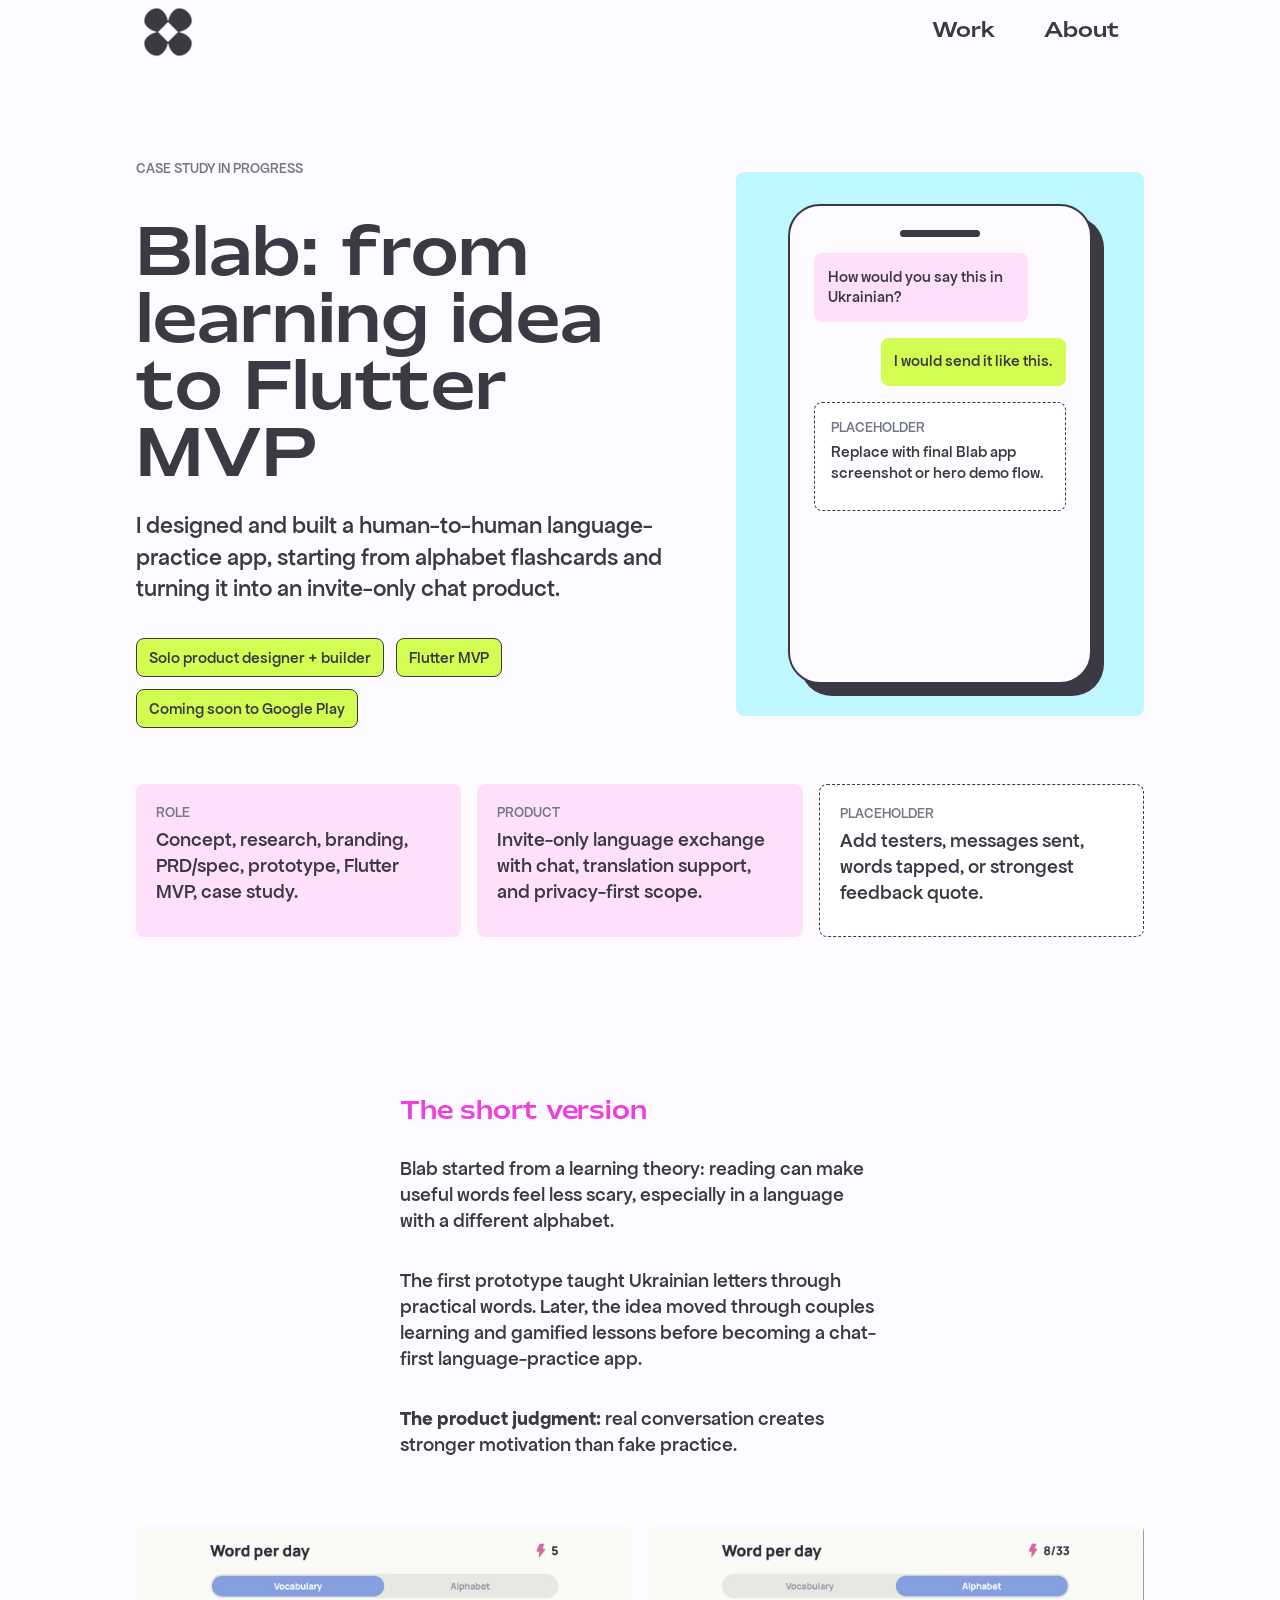
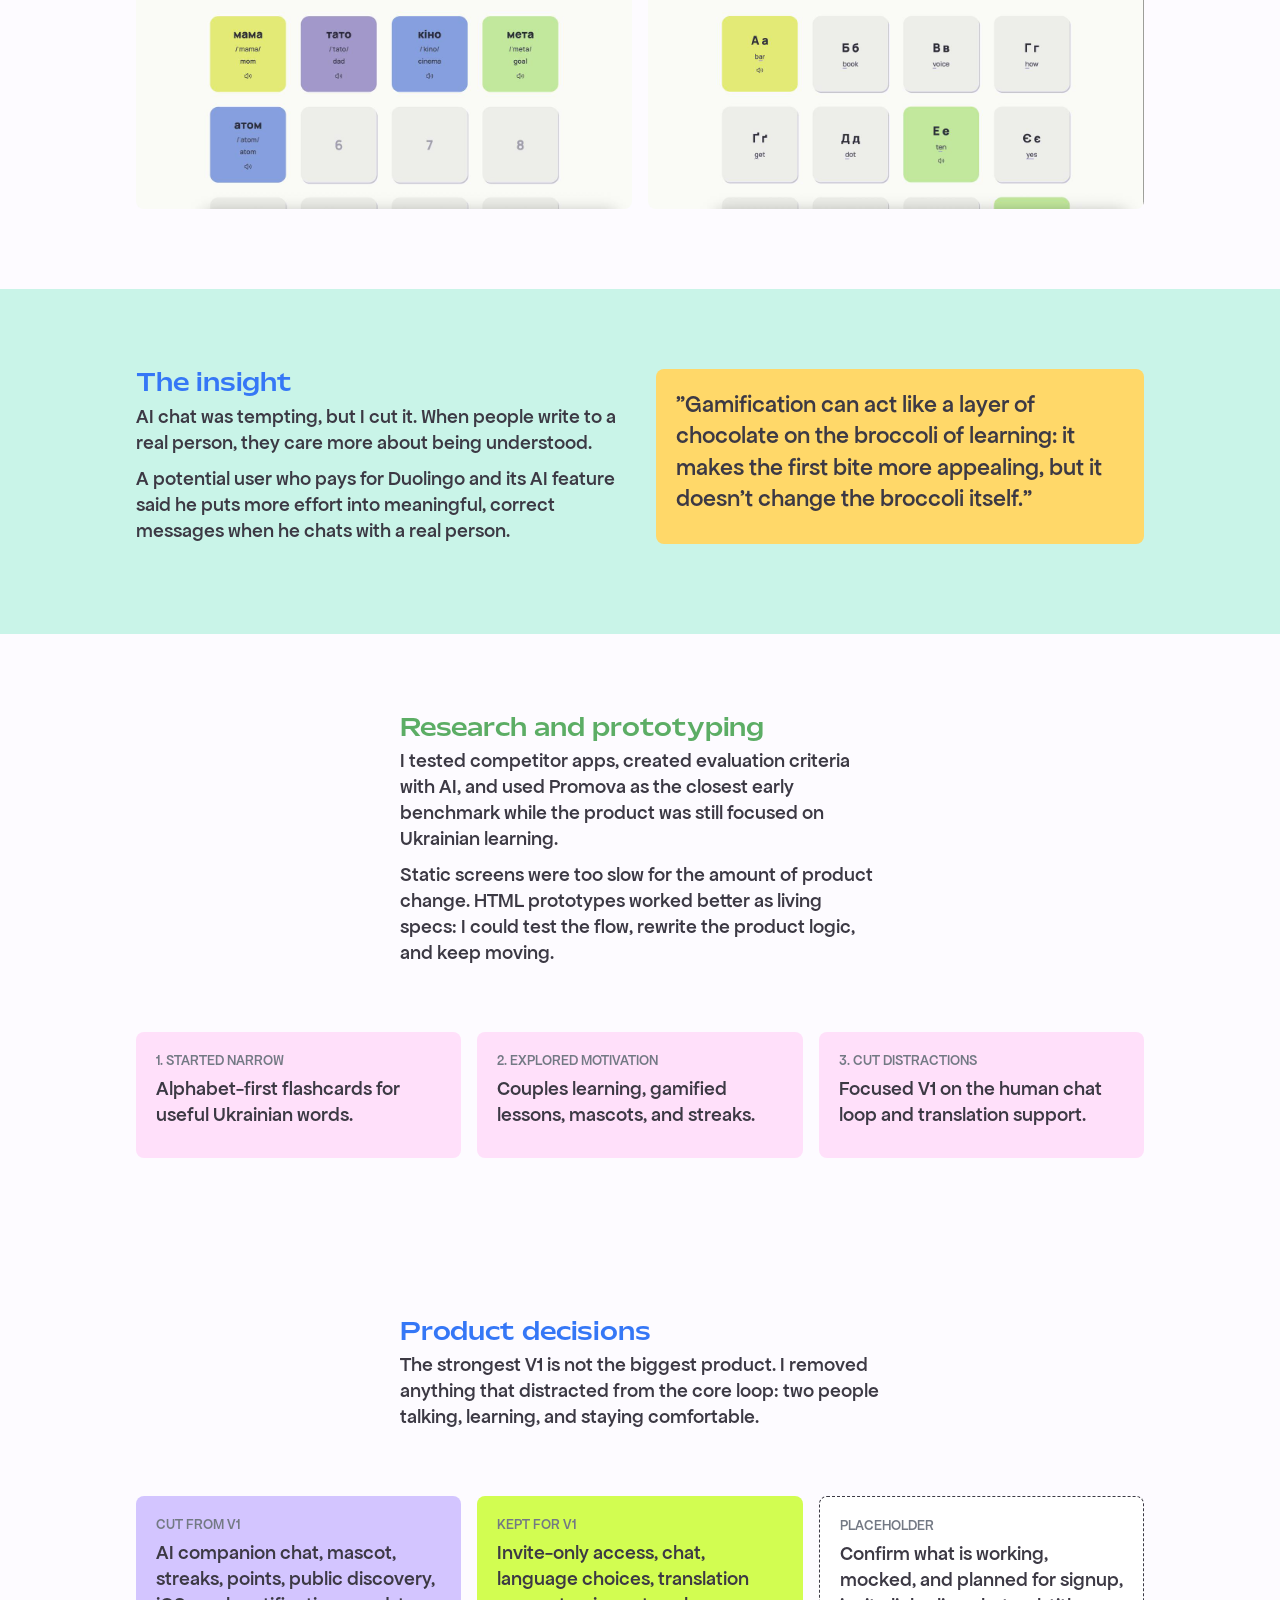
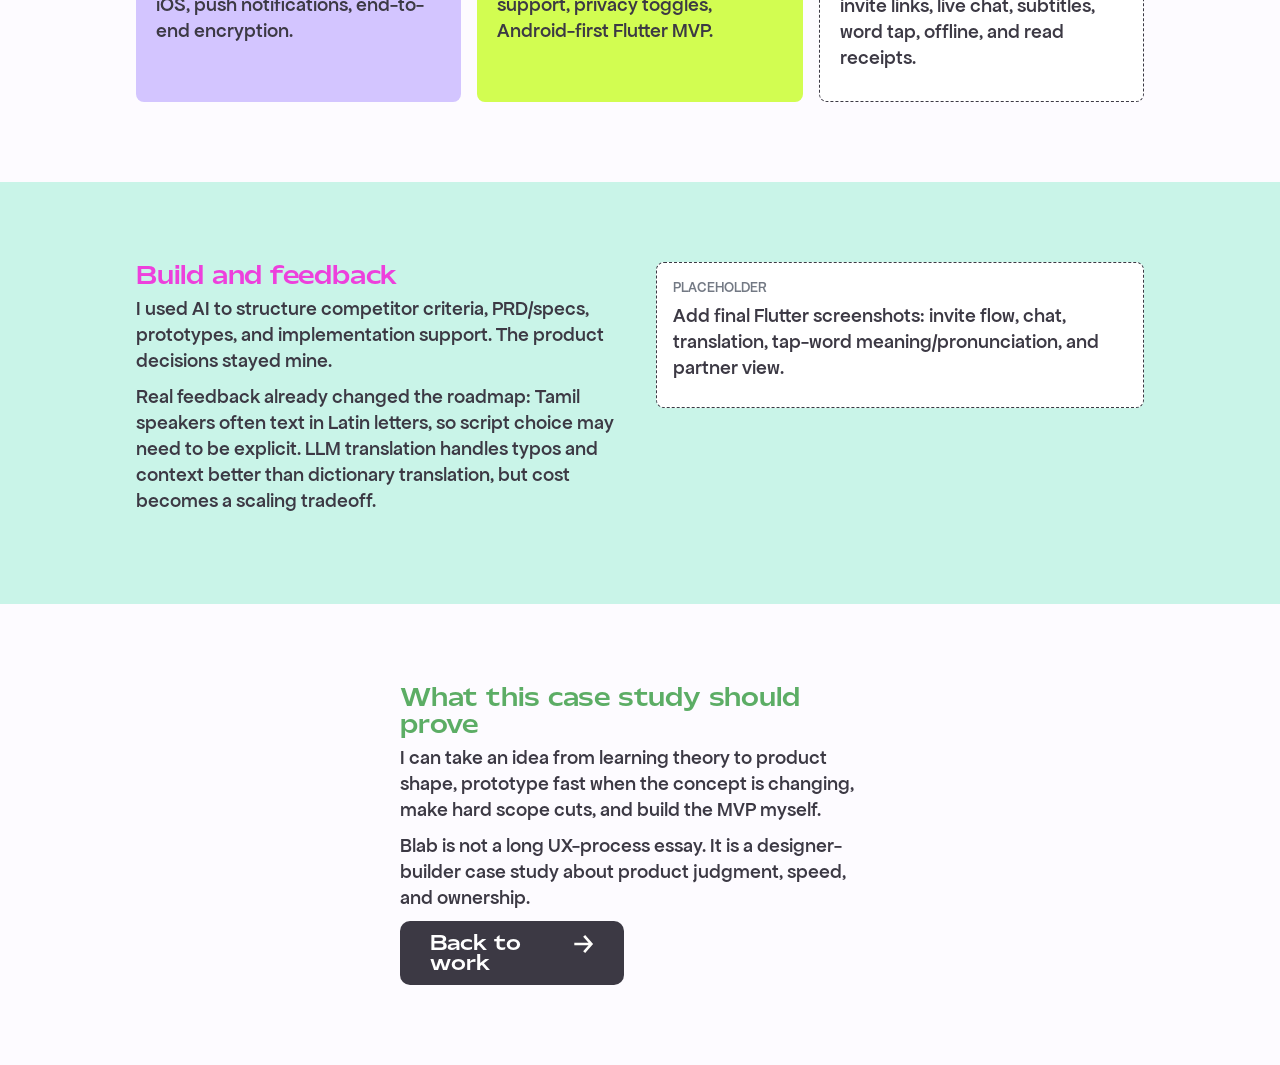
==== blab-case-study.html @ 29994a59 "Add Blab case study page" ====
<!DOCTYPE html>
<html data-wf-page="blab-case-study" data-wf-site="660efa0300e63d18095c25d5" lang="en">
<head>
  <meta charset="utf-8">
  <title>Blab case study - Anastasiia Yezhyzhanska</title>
  <meta content="Blab: from learning idea to Flutter MVP, built end-to-end by a designer." name="description">
  <meta content="Blab case study - Anastasiia Yezhyzhanska" property="og:title">
  <meta content="Blab: from learning idea to Flutter MVP, built end-to-end by a designer." property="og:description">
  <meta content="Blab case study - Anastasiia Yezhyzhanska" property="twitter:title">
  <meta content="width=device-width, initial-scale=1" name="viewport">
  <link href="css/normalize.css" rel="stylesheet" type="text/css">
  <link href="css/webflow.css" rel="stylesheet" type="text/css">
  <link href="css/nastias-portfolio.webflow.css" rel="stylesheet" type="text/css">
  <script type="text/javascript">!function(o,c){var n=c.documentElement,t=" w-mod-";n.className+=t+"js",("ontouchstart"in o||o.DocumentTouch&&c instanceof DocumentTouch)&&(n.className+=t+"touch")}(window,document);</script>
  <link href="images/favicon.png" rel="shortcut icon" type="image/x-icon">
  <link href="images/webclip.png" rel="apple-touch-icon">
  <script defer="" src="https://cloud.umami.is/script.js" data-website-id="c76142f6-309d-4f0c-a19d-2bd54506bcb9"></script>
</head>
<body>
  <div data-animation="default" data-collapse="medium" data-duration="400" data-easing="ease" data-easing2="ease" role="banner" class="navbar w-nav">
    <div class="container-nav w-container">
      <a href="index.html" class="brand w-nav-brand"><img src="images/Logo-nastia-design-black.png" loading="lazy" alt="Logo in shape of a flower nastia design black"></a>
      <nav role="navigation" class="nav-menu-mobile w-nav-menu">
        <a href="index.html#work" class="nav-link w-inline-block">
          <div>Work</div>
        </a>
        <a href="index.html#about" class="nav-link w-inline-block">
          <div>About</div>
        </a>
      </nav>
      <div class="menu-button w-nav-button"><img src="images/menu-icon.png" loading="lazy" alt="hamburger menu"></div>
    </div>
  </div>

  <section class="blab-hero">
    <div class="container-large">
      <div class="blab-hero-grid">
        <div class="blab-hero-copy">
          <p class="paragraph-small-caps">Case study in progress</p>
          <h1 class="blab-title">Blab: from learning idea to Flutter MVP</h1>
          <p class="paragraph-big">I designed and built a human-to-human language-practice app, starting from alphabet flashcards and turning it into an invite-only chat product.</p>
          <div class="blab-status-row">
            <span>Solo product designer + builder</span>
            <span>Flutter MVP</span>
            <span>Coming soon to Google Play</span>
          </div>
        </div>
        <div class="blab-phone-stage" aria-label="Placeholder for Blab app demo">
          <div class="blab-phone">
            <div class="blab-phone-top"></div>
            <div class="blab-chat-bubble is-left">How would you say this in Ukrainian?</div>
            <div class="blab-chat-bubble is-right">I would send it like this.</div>
            <div class="blab-translation-card">
              <div class="paragraph-small-caps">PLACEHOLDER</div>
              <p class="note-for-image">Replace with final Blab app screenshot or hero demo flow.</p>
            </div>
          </div>
        </div>
      </div>
      <div class="blab-snapshot-grid">
        <div class="blab-snapshot-card">
          <div class="paragraph-small-caps">Role</div>
          <p class="paragraph">Concept, research, branding, PRD/spec, prototype, Flutter MVP, case study.</p>
        </div>
        <div class="blab-snapshot-card">
          <div class="paragraph-small-caps">Product</div>
          <p class="paragraph">Invite-only language exchange with chat, translation support, and privacy-first scope.</p>
        </div>
        <div class="blab-snapshot-card is-placeholder">
          <div class="paragraph-small-caps">PLACEHOLDER</div>
          <p class="paragraph">Add testers, messages sent, words tapped, or strongest feedback quote.</p>
        </div>
      </div>
    </div>
  </section>

  <section class="blab-section">
    <div class="container-large">
      <div class="container-small">
        <div class="paragraph-container">
          <p class="heading-4 is-pink">The short version</p>
          <p class="paragraph">Blab started from a learning theory: reading can make useful words feel less scary, especially in a language with a different alphabet.</p>
          <p class="paragraph">The first prototype taught Ukrainian letters through practical words. Later, the idea moved through couples learning and gamified lessons before becoming a chat-first language-practice app.</p>
          <p class="paragraph"><span class="text-span">The product judgment:</span> real conversation creates stronger motivation than fake practice.</p>
        </div>
      </div>
      <div class="blab-image-grid">
        <img src="images/blab-flashcards-alphabet-01.jpg" loading="lazy" alt="Early Blab flashcard prototype showing Ukrainian alphabet learning through words">
        <img src="images/blab-flashcards-alphabet-02.jpg" loading="lazy" alt="Early Blab alphabet screen showing letters learned through flashcards">
      </div>
    </div>
  </section>

  <section class="blab-section is-tinted">
    <div class="container-large">
      <div class="blab-two-column">
        <div>
          <p class="heading-4 is-blue">The insight</p>
          <p class="paragraph">AI chat was tempting, but I cut it. When people write to a real person, they care more about being understood.</p>
          <p class="paragraph">A potential user who pays for Duolingo and its AI feature said he puts more effort into meaningful, correct messages when he chats with a real person.</p>
        </div>
        <div class="blab-quote-card">
          <p class="paragraph-big">&quot;Gamification can act like a layer of chocolate on the broccoli of learning: it makes the first bite more appealing, but it doesn&apos;t change the broccoli itself.&quot;</p>
        </div>
      </div>
    </div>
  </section>

  <section class="blab-section">
    <div class="container-large">
      <div class="container-small">
        <p class="heading-4 is-green">Research and prototyping</p>
        <p class="paragraph">I tested competitor apps, created evaluation criteria with AI, and used Promova as the closest early benchmark while the product was still focused on Ukrainian learning.</p>
        <p class="paragraph">Static screens were too slow for the amount of product change. HTML prototypes worked better as living specs: I could test the flow, rewrite the product logic, and keep moving.</p>
      </div>
      <div class="blab-process-grid">
        <div class="blab-process-card">
          <div class="paragraph-small-caps">1. Started narrow</div>
          <p class="paragraph">Alphabet-first flashcards for useful Ukrainian words.</p>
        </div>
        <div class="blab-process-card">
          <div class="paragraph-small-caps">2. Explored motivation</div>
          <p class="paragraph">Couples learning, gamified lessons, mascots, and streaks.</p>
        </div>
        <div class="blab-process-card">
          <div class="paragraph-small-caps">3. Cut distractions</div>
          <p class="paragraph">Focused V1 on the human chat loop and translation support.</p>
        </div>
      </div>
    </div>
  </section>

  <section class="blab-section">
    <div class="container-large">
      <div class="container-small">
        <p class="heading-4 is-blue">Product decisions</p>
        <p class="paragraph">The strongest V1 is not the biggest product. I removed anything that distracted from the core loop: two people talking, learning, and staying comfortable.</p>
      </div>
      <div class="blab-decision-grid">
        <div class="blab-decision-card is-cut">
          <div class="paragraph-small-caps">Cut from V1</div>
          <p class="paragraph">AI companion chat, mascot, streaks, points, public discovery, iOS, push notifications, end-to-end encryption.</p>
        </div>
        <div class="blab-decision-card is-keep">
          <div class="paragraph-small-caps">Kept for V1</div>
          <p class="paragraph">Invite-only access, chat, language choices, translation support, privacy toggles, Android-first Flutter MVP.</p>
        </div>
        <div class="blab-decision-card is-placeholder">
          <div class="paragraph-small-caps">PLACEHOLDER</div>
          <p class="paragraph">Confirm what is working, mocked, and planned for signup, invite links, live chat, subtitles, word tap, offline, and read receipts.</p>
        </div>
      </div>
    </div>
  </section>

  <section class="blab-section is-tinted">
    <div class="container-large">
      <div class="blab-two-column">
        <div>
          <p class="heading-4 is-pink">Build and feedback</p>
          <p class="paragraph">I used AI to structure competitor criteria, PRD/specs, prototypes, and implementation support. The product decisions stayed mine.</p>
          <p class="paragraph">Real feedback already changed the roadmap: Tamil speakers often text in Latin letters, so script choice may need to be explicit. LLM translation handles typos and context better than dictionary translation, but cost becomes a scaling tradeoff.</p>
        </div>
        <div class="blab-placeholder-panel">
          <div class="paragraph-small-caps">PLACEHOLDER</div>
          <p class="paragraph">Add final Flutter screenshots: invite flow, chat, translation, tap-word meaning/pronunciation, and partner view.</p>
        </div>
      </div>
    </div>
  </section>

  <section class="blab-section">
    <div class="container-large">
      <div class="container-small">
        <p class="heading-4 is-green">What this case study should prove</p>
        <p class="paragraph">I can take an idea from learning theory to product shape, prototype fast when the concept is changing, make hard scope cuts, and build the MVP myself.</p>
        <p class="paragraph">Blab is not a long UX-process essay. It is a designer-builder case study about product judgment, speed, and ownership.</p>
        <a href="index.html#work" class="link-block w-inline-block">
          <div class="button-wrap is-pink">
            <div class="button-inner">
              <div class="button-text-wrapper">
                <div text="Text" class="button-text">Back to work</div>
              </div>
              <div class="button-icon"><img class="icon-main" src="images/rivet-iconsarrow-left.svg" alt="arrow right" loading="lazy"></div>
            </div>
          </div>
        </a>
      </div>
    </div>
  </section>

  <script src="https://d3e54v103j8qbb.cloudfront.net/js/jquery-3.5.1.min.dc5e7f18c8.js?site=660efa0300e63d18095c25d5" type="text/javascript" integrity="sha256-9/aliU8dGd2tb6OSsuzixeV4y/faTqgFtohetphbbj0=" crossorigin="anonymous"></script>
  <script src="js/webflow.js" type="text/javascript"></script>
</body>
</html>
---- css/webflow.css ----
@font-face {
  font-family: 'webflow-icons';
  src: url("[data-uri]") format('truetype');
  font-weight: normal;
  font-style: normal;
}
[class^="w-icon-"],
[class*=" w-icon-"] {
  /* use !important to prevent issues with browser extensions that change fonts */
  font-family: 'webflow-icons' !important;
  speak: none;
  font-style: normal;
  font-weight: normal;
  font-variant: normal;
  text-transform: none;
  line-height: 1;
  /* Better Font Rendering =========== */
  -webkit-font-smoothing: antialiased;
  -moz-osx-font-smoothing: grayscale;
}
.w-icon-slider-right:before {
  content: "\e600";
}
.w-icon-slider-left:before {
  content: "\e601";
}
.w-icon-nav-menu:before {
  content: "\e602";
}
.w-icon-arrow-down:before,
.w-icon-dropdown-toggle:before {
  content: "\e603";
}
.w-icon-file-upload-remove:before {
  content: "\e900";
}
.w-icon-file-upload-icon:before {
  content: "\e903";
}
* {
  -webkit-box-sizing: border-box;
  -moz-box-sizing: border-box;
  box-sizing: border-box;
}
html {
  height: 100%;
}
body {
  margin: 0;
  min-height: 100%;
  background-color: #fff;
  font-family: Arial, sans-serif;
  font-size: 14px;
  line-height: 20px;
  color: #333;
}
img {
  max-width: 100%;
  vertical-align: middle;
  display: inline-block;
}
html.w-mod-touch * {
  background-attachment: scroll !important;
}
.w-block {
  display: block;
}
.w-inline-block {
  max-width: 100%;
  display: inline-block;
}
.w-clearfix:before,
.w-clearfix:after {
  content: " ";
  display: table;
  grid-column-start: 1;
  grid-row-start: 1;
  grid-column-end: 2;
  grid-row-end: 2;
}
.w-clearfix:after {
  clear: both;
}
.w-hidden {
  display: none;
}
.w-button {
  display: inline-block;
  padding: 9px 15px;
  background-color: #3898EC;
  color: white;
  border: 0;
  line-height: inherit;
  text-decoration: none;
  cursor: pointer;
  border-radius: 0;
}
input.w-button {
  -webkit-appearance: button;
}
html[data-w-dynpage] [data-w-cloak] {
  color: transparent !important;
}
.w-code-block {
  margin: unset;
}
pre.w-code-block code {
  all: inherit;
}
.w-optimization {
  display: contents;
}
.w-webflow-badge,
.w-webflow-badge > img {
  box-sizing: unset;
  width: unset;
  height: unset;
  max-height: unset;
  max-width: unset;
  min-height: unset;
  min-width: unset;
  margin: unset;
  padding: unset;
  float: unset;
  clear: unset;
  border: unset;
  border-radius: unset;
  background: unset;
  background-image: unset;
  background-position: unset;
  background-size: unset;
  background-repeat: unset;
  background-origin: unset;
  background-clip: unset;
  background-attachment: unset;
  background-color: unset;
  box-shadow: unset;
  transform: unset;
  transition: unset;
  direction: unset;
  font-family: unset;
  font-weight: unset;
  color: unset;
  font-size: unset;
  line-height: unset;
  font-style: unset;
  font-variant: unset;
  text-align: unset;
  letter-spacing: unset;
  text-decoration: unset;
  text-indent: unset;
  text-transform: unset;
  list-style-type: unset;
  text-shadow: unset;
  vertical-align: unset;
  cursor: unset;
  white-space: unset;
  word-break: unset;
  word-spacing: unset;
  word-wrap: unset;
}
.w-webflow-badge {
  position: fixed !important;
  display: inline-block !important;
  visibility: visible !important;
  opacity: 1 !important;
  z-index: 2147483647 !important;
  top: auto !important;
  right: 12px !important;
  bottom: 12px !important;
  left: auto !important;
  color: #aaadb0 !important;
  background-color: #fff !important;
  border-radius: 3px !important;
  padding: 6px !important;
  font-size: 12px !important;
  line-height: 14px !important;
  text-decoration: none !important;
  transform: none !important;
  margin: 0 !important;
  width: auto !important;
  height: auto !important;
  overflow: unset !important;
  white-space: nowrap;
  box-shadow: 0 0 0 1px rgba(0, 0, 0, 0.1), 0px 1px 3px rgba(0, 0, 0, 0.1);
  cursor: pointer;
}
.w-webflow-badge > img {
  position: unset;
  display: inline-block !important;
  visibility: unset !important;
  opacity: 1 !important;
  vertical-align: middle !important;
}
h1,
h2,
h3,
h4,
h5,
h6 {
  font-weight: bold;
  margin-bottom: 10px;
}
h1 {
  font-size: 38px;
  line-height: 44px;
  margin-top: 20px;
}
h2 {
  font-size: 32px;
  line-height: 36px;
  margin-top: 20px;
}
h3 {
  font-size: 24px;
  line-height: 30px;
  margin-top: 20px;
}
h4 {
  font-size: 18px;
  line-height: 24px;
  margin-top: 10px;
}
h5 {
  font-size: 14px;
  line-height: 20px;
  margin-top: 10px;
}
h6 {
  font-size: 12px;
  line-height: 18px;
  margin-top: 10px;
}
p {
  margin-top: 0;
  margin-bottom: 10px;
}
blockquote {
  margin: 0 0 10px 0;
  padding: 10px 20px;
  border-left: 5px solid #E2E2E2;
  font-size: 18px;
  line-height: 22px;
}
figure {
  margin: 0;
  margin-bottom: 10px;
}
figcaption {
  margin-top: 5px;
  text-align: center;
}
ul,
ol {
  margin-top: 0px;
  margin-bottom: 10px;
  padding-left: 40px;
}
.w-list-unstyled {
  padding-left: 0;
  list-style: none;
}
.w-embed:before,
.w-embed:after {
  content: " ";
  display: table;
  grid-column-start: 1;
  grid-row-start: 1;
  grid-column-end: 2;
  grid-row-end: 2;
}
.w-embed:after {
  clear: both;
}
.w-video {
  width: 100%;
  position: relative;
  padding: 0;
}
.w-video iframe,
.w-video object,
.w-video embed {
  position: absolute;
  top: 0;
  left: 0;
  width: 100%;
  height: 100%;
  border: none;
}
fieldset {
  padding: 0;
  margin: 0;
  border: 0;
}
button,
[type='button'],
[type='reset'] {
  border: 0;
  cursor: pointer;
  -webkit-appearance: button;
}
.w-form {
  margin: 0 0 15px;
}
.w-form-done {
  display: none;
  padding: 20px;
  text-align: center;
  background-color: #dddddd;
}
.w-form-fail {
  display: none;
  margin-top: 10px;
  padding: 10px;
  background-color: #ffdede;
}
label {
  display: block;
  margin-bottom: 5px;
  font-weight: bold;
}
.w-input,
.w-select {
  display: block;
  width: 100%;
  height: 38px;
  padding: 8px 12px;
  margin-bottom: 10px;
  font-size: 14px;
  line-height: 1.42857143;
  color: #333333;
  vertical-align: middle;
  background-color: #ffffff;
  border: 1px solid #cccccc;
}
.w-input::placeholder,
.w-select::placeholder {
  color: #999;
}
.w-input:focus,
.w-select:focus {
  border-color: #3898EC;
  outline: 0;
}
.w-input[disabled],
.w-select[disabled],
.w-input[readonly],
.w-select[readonly],
fieldset[disabled] .w-input,
fieldset[disabled] .w-select {
  cursor: not-allowed;
}
.w-input[disabled]:not(.w-input-disabled),
.w-select[disabled]:not(.w-input-disabled),
.w-input[readonly],
.w-select[readonly],
fieldset[disabled]:not(.w-input-disabled) .w-input,
fieldset[disabled]:not(.w-input-disabled) .w-select {
  background-color: #eeeeee;
}
textarea.w-input,
textarea.w-select {
  height: auto;
}
.w-select {
  background-color: #f3f3f3;
}
.w-select[multiple] {
  height: auto;
}
.w-form-label {
  display: inline-block;
  cursor: pointer;
  font-weight: normal;
  margin-bottom: 0px;
}
.w-radio {
  display: block;
  margin-bottom: 5px;
  padding-left: 20px;
}
.w-radio:before,
.w-radio:after {
  content: " ";
  display: table;
  grid-column-start: 1;
  grid-row-start: 1;
  grid-column-end: 2;
  grid-row-end: 2;
}
.w-radio:after {
  clear: both;
}
.w-radio-input {
  margin: 4px 0 0;
  line-height: normal;
  float: left;
  margin-left: -20px;
}
.w-radio-input {
  margin-top: 3px;
}
.w-file-upload {
  display: block;
  margin-bottom: 10px;
}
.w-file-upload-input {
  width: 0.1px;
  height: 0.1px;
  opacity: 0;
  overflow: hidden;
  position: absolute;
  z-index: -100;
}
.w-file-upload-default,
.w-file-upload-uploading,
.w-file-upload-success {
  display: inline-block;
  color: #333333;
}
.w-file-upload-error {
  display: block;
  margin-top: 10px;
}
.w-file-upload-default.w-hidden,
.w-file-upload-uploading.w-hidden,
.w-file-upload-error.w-hidden,
.w-file-upload-success.w-hidden {
  display: none;
}
.w-file-upload-uploading-btn {
  display: flex;
  font-size: 14px;
  font-weight: normal;
  cursor: pointer;
  margin: 0;
  padding: 8px 12px;
  border: 1px solid #cccccc;
  background-color: #fafafa;
}
.w-file-upload-file {
  display: flex;
  flex-grow: 1;
  justify-content: space-between;
  margin: 0;
  padding: 8px 9px 8px 11px;
  border: 1px solid #cccccc;
  background-color: #fafafa;
}
.w-file-upload-file-name {
  font-size: 14px;
  font-weight: normal;
  display: block;
}
.w-file-remove-link {
  margin-top: 3px;
  margin-left: 10px;
  width: auto;
  height: auto;
  padding: 3px;
  display: block;
  cursor: pointer;
}
.w-icon-file-upload-remove {
  margin: auto;
  font-size: 10px;
}
.w-file-upload-error-msg {
  display: inline-block;
  color: #ea384c;
  padding: 2px 0;
}
.w-file-upload-info {
  display: inline-block;
  line-height: 38px;
  padding: 0 12px;
}
.w-file-upload-label {
  display: inline-block;
  font-size: 14px;
  font-weight: normal;
  cursor: pointer;
  margin: 0;
  padding: 8px 12px;
  border: 1px solid #cccccc;
  background-color: #fafafa;
}
.w-icon-file-upload-icon,
.w-icon-file-upload-uploading {
  display: inline-block;
  margin-right: 8px;
  width: 20px;
}
.w-icon-file-upload-uploading {
  height: 20px;
}
.w-container {
  margin-left: auto;
  margin-right: auto;
  max-width: 940px;
}
.w-container:before,
.w-container:after {
  content: " ";
  display: table;
  grid-column-start: 1;
  grid-row-start: 1;
  grid-column-end: 2;
  grid-row-end: 2;
}
.w-container:after {
  clear: both;
}
.w-container .w-row {
  margin-left: -10px;
  margin-right: -10px;
}
.w-row:before,
.w-row:after {
  content: " ";
  display: table;
  grid-column-start: 1;
  grid-row-start: 1;
  grid-column-end: 2;
  grid-row-end: 2;
}
.w-row:after {
  clear: both;
}
.w-row .w-row {
  margin-left: 0;
  margin-right: 0;
}
.w-col {
  position: relative;
  float: left;
  width: 100%;
  min-height: 1px;
  padding-left: 10px;
  padding-right: 10px;
}
.w-col .w-col {
  padding-left: 0;
  padding-right: 0;
}
.w-col-1 {
  width: 8.33333333%;
}
.w-col-2 {
  width: 16.66666667%;
}
.w-col-3 {
  width: 25%;
}
.w-col-4 {
  width: 33.33333333%;
}
.w-col-5 {
  width: 41.66666667%;
}
.w-col-6 {
  width: 50%;
}
.w-col-7 {
  width: 58.33333333%;
}
.w-col-8 {
  width: 66.66666667%;
}
.w-col-9 {
  width: 75%;
}
.w-col-10 {
  width: 83.33333333%;
}
.w-col-11 {
  width: 91.66666667%;
}
.w-col-12 {
  width: 100%;
}
.w-hidden-main {
  display: none !important;
}
@media screen and (max-width: 991px) {
  .w-container {
    max-width: 728px;
  }
  .w-hidden-main {
    display: inherit !important;
  }
  .w-hidden-medium {
    display: none !important;
  }
  .w-col-medium-1 {
    width: 8.33333333%;
  }
  .w-col-medium-2 {
    width: 16.66666667%;
  }
  .w-col-medium-3 {
    width: 25%;
  }
  .w-col-medium-4 {
    width: 33.33333333%;
  }
  .w-col-medium-5 {
    width: 41.66666667%;
  }
  .w-col-medium-6 {
    width: 50%;
  }
  .w-col-medium-7 {
    width: 58.33333333%;
  }
  .w-col-medium-8 {
    width: 66.66666667%;
  }
  .w-col-medium-9 {
    width: 75%;
  }
  .w-col-medium-10 {
    width: 83.33333333%;
  }
  .w-col-medium-11 {
    width: 91.66666667%;
  }
  .w-col-medium-12 {
    width: 100%;
  }
  .w-col-stack {
    width: 100%;
    left: auto;
    right: auto;
  }
}
@media screen and (max-width: 767px) {
  .w-hidden-main {
    display: inherit !important;
  }
  .w-hidden-medium {
    display: inherit !important;
  }
  .w-hidden-small {
    display: none !important;
  }
  .w-row,
  .w-container .w-row {
    margin-left: 0;
    margin-right: 0;
  }
  .w-col {
    width: 100%;
    left: auto;
    right: auto;
  }
  .w-col-small-1 {
    width: 8.33333333%;
  }
  .w-col-small-2 {
    width: 16.66666667%;
  }
  .w-col-small-3 {
    width: 25%;
  }
  .w-col-small-4 {
    width: 33.33333333%;
  }
  .w-col-small-5 {
    width: 41.66666667%;
  }
  .w-col-small-6 {
    width: 50%;
  }
  .w-col-small-7 {
    width: 58.33333333%;
  }
  .w-col-small-8 {
    width: 66.66666667%;
  }
  .w-col-small-9 {
    width: 75%;
  }
  .w-col-small-10 {
    width: 83.33333333%;
  }
  .w-col-small-11 {
    width: 91.66666667%;
  }
  .w-col-small-12 {
    width: 100%;
  }
}
@media screen and (max-width: 479px) {
  .w-container {
    max-width: none;
  }
  .w-hidden-main {
    display: inherit !important;
  }
  .w-hidden-medium {
    display: inherit !important;
  }
  .w-hidden-small {
    display: inherit !important;
  }
  .w-hidden-tiny {
    display: none !important;
  }
  .w-col {
    width: 100%;
  }
  .w-col-tiny-1 {
    width: 8.33333333%;
  }
  .w-col-tiny-2 {
    width: 16.66666667%;
  }
  .w-col-tiny-3 {
    width: 25%;
  }
  .w-col-tiny-4 {
    width: 33.33333333%;
  }
  .w-col-tiny-5 {
    width: 41.66666667%;
  }
  .w-col-tiny-6 {
    width: 50%;
  }
  .w-col-tiny-7 {
    width: 58.33333333%;
  }
  .w-col-tiny-8 {
    width: 66.66666667%;
  }
  .w-col-tiny-9 {
    width: 75%;
  }
  .w-col-tiny-10 {
    width: 83.33333333%;
  }
  .w-col-tiny-11 {
    width: 91.66666667%;
  }
  .w-col-tiny-12 {
    width: 100%;
  }
}
.w-widget {
  position: relative;
}
.w-widget-map {
  width: 100%;
  height: 400px;
}
.w-widget-map label {
  width: auto;
  display: inline;
}
.w-widget-map img {
  max-width: inherit;
}
.w-widget-map .gm-style-iw {
  text-align: center;
}
.w-widget-map .gm-style-iw > button {
  display: none !important;
}
.w-widget-twitter {
  overflow: hidden;
}
.w-widget-twitter-count-shim {
  display: inline-block;
  vertical-align: top;
  position: relative;
  width: 28px;
  height: 20px;
  text-align: center;
  background: white;
  border: #758696 solid 1px;
  border-radius: 3px;
}
.w-widget-twitter-count-shim * {
  pointer-events: none;
  user-select: none;
}
.w-widget-twitter-count-shim .w-widget-twitter-count-inner {
  position: relative;
  font-size: 15px;
  line-height: 12px;
  text-align: center;
  color: #999;
  font-family: serif;
}
.w-widget-twitter-count-shim .w-widget-twitter-count-clear {
  position: relative;
  display: block;
}
.w-widget-twitter-count-shim.w--large {
  width: 36px;
  height: 28px;
}
.w-widget-twitter-count-shim.w--large .w-widget-twitter-count-inner {
  font-size: 18px;
  line-height: 18px;
}
.w-widget-twitter-count-shim:not(.w--vertical) {
  margin-left: 5px;
  margin-right: 8px;
}
.w-widget-twitter-count-shim:not(.w--vertical).w--large {
  margin-left: 6px;
}
.w-widget-twitter-count-shim:not(.w--vertical):before,
.w-widget-twitter-count-shim:not(.w--vertical):after {
  top: 50%;
  left: 0;
  border: solid transparent;
  content: ' ';
  height: 0;
  width: 0;
  position: absolute;
  pointer-events: none;
}
.w-widget-twitter-count-shim:not(.w--vertical):before {
  border-color: rgba(117, 134, 150, 0);
  border-right-color: #5d6c7b;
  border-width: 4px;
  margin-left: -9px;
  margin-top: -4px;
}
.w-widget-twitter-count-shim:not(.w--vertical).w--large:before {
  border-width: 5px;
  margin-left: -10px;
  margin-top: -5px;
}
.w-widget-twitter-count-shim:not(.w--vertical):after {
  border-color: rgba(255, 255, 255, 0);
  border-right-color: white;
  border-width: 4px;
  margin-left: -8px;
  margin-top: -4px;
}
.w-widget-twitter-count-shim:not(.w--vertical).w--large:after {
  border-width: 5px;
  margin-left: -9px;
  margin-top: -5px;
}
.w-widget-twitter-count-shim.w--vertical {
  width: 61px;
  height: 33px;
  margin-bottom: 8px;
}
.w-widget-twitter-count-shim.w--vertical:before,
.w-widget-twitter-count-shim.w--vertical:after {
  top: 100%;
  left: 50%;
  border: solid transparent;
  content: ' ';
  height: 0;
  width: 0;
  position: absolute;
  pointer-events: none;
}
.w-widget-twitter-count-shim.w--vertical:before {
  border-color: rgba(117, 134, 150, 0);
  border-top-color: #5d6c7b;
  border-width: 5px;
  margin-left: -5px;
}
.w-widget-twitter-count-shim.w--vertical:after {
  border-color: rgba(255, 255, 255, 0);
  border-top-color: white;
  border-width: 4px;
  margin-left: -4px;
}
.w-widget-twitter-count-shim.w--vertical .w-widget-twitter-count-inner {
  font-size: 18px;
  line-height: 22px;
}
.w-widget-twitter-count-shim.w--vertical.w--large {
  width: 76px;
}
.w-background-video {
  position: relative;
  overflow: hidden;
  height: 500px;
  color: white;
}
.w-background-video > video {
  background-size: cover;
  background-position: 50% 50%;
  position: absolute;
  margin: auto;
  width: 100%;
  height: 100%;
  right: -100%;
  bottom: -100%;
  top: -100%;
  left: -100%;
  object-fit: cover;
  z-index: -100;
}
.w-background-video > video::-webkit-media-controls-start-playback-button {
  display: none !important;
  -webkit-appearance: none;
}
.w-background-video--control {
  position: absolute;
  bottom: 1em;
  right: 1em;
  background-color: transparent;
  padding: 0;
}
.w-background-video--control > [hidden] {
  display: none !important;
}
.w-slider {
  position: relative;
  height: 300px;
  text-align: center;
  background: #dddddd;
  clear: both;
  -webkit-tap-highlight-color: rgba(0, 0, 0, 0);
  tap-highlight-color: rgba(0, 0, 0, 0);
}
.w-slider-mask {
  position: relative;
  display: block;
  overflow: hidden;
  z-index: 1;
  left: 0;
  right: 0;
  height: 100%;
  white-space: nowrap;
}
.w-slide {
  position: relative;
  display: inline-block;
  vertical-align: top;
  width: 100%;
  height: 100%;
  white-space: normal;
  text-align: left;
}
.w-slider-nav {
  position: absolute;
  z-index: 2;
  top: auto;
  right: 0;
  bottom: 0;
  left: 0;
  margin: auto;
  padding-top: 10px;
  height: 40px;
  text-align: center;
  -webkit-tap-highlight-color: rgba(0, 0, 0, 0);
  tap-highlight-color: rgba(0, 0, 0, 0);
}
.w-slider-nav.w-round > div {
  border-radius: 100%;
}
.w-slider-nav.w-num > div {
  width: auto;
  height: auto;
  padding: 0.2em 0.5em;
  font-size: inherit;
  line-height: inherit;
}
.w-slider-nav.w-shadow > div {
  box-shadow: 0 0 3px rgba(51, 51, 51, 0.4);
}
.w-slider-nav-invert {
  color: #fff;
}
.w-slider-nav-invert > div {
  background-color: rgba(34, 34, 34, 0.4);
}
.w-slider-nav-invert > div.w-active {
  background-color: #222;
}
.w-slider-dot {
  position: relative;
  display: inline-block;
  width: 1em;
  height: 1em;
  background-color: rgba(255, 255, 255, 0.4);
  cursor: pointer;
  margin: 0 3px 0.5em;
  transition: background-color 100ms, color 100ms;
}
.w-slider-dot.w-active {
  background-color: #fff;
}
.w-slider-dot:focus {
  outline: none;
  box-shadow: 0px 0px 0px 2px #fff;
}
.w-slider-dot:focus.w-active {
  box-shadow: none;
}
.w-slider-arrow-left,
.w-slider-arrow-right {
  position: absolute;
  width: 80px;
  top: 0;
  right: 0;
  bottom: 0;
  left: 0;
  margin: auto;
  cursor: pointer;
  overflow: hidden;
  color: white;
  font-size: 40px;
  -webkit-tap-highlight-color: rgba(0, 0, 0, 0);
  tap-highlight-color: rgba(0, 0, 0, 0);
  user-select: none;
}
.w-slider-arrow-left [class^='w-icon-'],
.w-slider-arrow-right [class^='w-icon-'],
.w-slider-arrow-left [class*=' w-icon-'],
.w-slider-arrow-right [class*=' w-icon-'] {
  position: absolute;
}
.w-slider-arrow-left:focus,
.w-slider-arrow-right:focus {
  outline: 0;
}
.w-slider-arrow-left {
  z-index: 3;
  right: auto;
}
.w-slider-arrow-right {
  z-index: 4;
  left: auto;
}
.w-icon-slider-left,
.w-icon-slider-right {
  top: 0;
  right: 0;
  bottom: 0;
  left: 0;
  margin: auto;
  width: 1em;
  height: 1em;
}
.w-slider-aria-label {
  border: 0;
  clip: rect(0 0 0 0);
  height: 1px;
  margin: -1px;
  overflow: hidden;
  padding: 0;
  position: absolute;
  width: 1px;
}
.w-slider-force-show {
  display: block !important;
}
.w-dropdown {
  display: inline-block;
  position: relative;
  text-align: left;
  margin-left: auto;
  margin-right: auto;
  z-index: 900;
}
.w-dropdown-btn,
.w-dropdown-toggle,
.w-dropdown-link {
  position: relative;
  vertical-align: top;
  text-decoration: none;
  color: #222222;
  padding: 20px;
  text-align: left;
  margin-left: auto;
  margin-right: auto;
  white-space: nowrap;
}
.w-dropdown-toggle {
  user-select: none;
  display: inline-block;
  cursor: pointer;
  padding-right: 40px;
}
.w-dropdown-toggle:focus {
  outline: 0;
}
.w-icon-dropdown-toggle {
  position: absolute;
  top: 0;
  right: 0;
  bottom: 0;
  margin: auto;
  margin-right: 20px;
  width: 1em;
  height: 1em;
}
.w-dropdown-list {
  position: absolute;
  background: #dddddd;
  display: none;
  min-width: 100%;
}
.w-dropdown-list.w--open {
  display: block;
}
.w-dropdown-link {
  padding: 10px 20px;
  display: block;
  color: #222222;
}
.w-dropdown-link.w--current {
  color: #0082f3;
}
.w-dropdown-link:focus {
  outline: 0;
}
@media screen and (max-width: 767px) {
  .w-nav-brand {
    padding-left: 10px;
  }
}
/**
 * ## Note
 * Safari (on both iOS and OS X) does not handle viewport units (vh, vw) well.
 * For example percentage units do not work on descendants of elements that
 * have any dimensions expressed in viewport units. It also doesn’t handle them at
 * all in `calc()`.
 */
/**
 * Wrapper around all lightbox elements
 *
 * 1. Since the lightbox can receive focus, IE also gives it an outline.
 * 2. Fixes flickering on Chrome when a transition is in progress
 *    underneath the lightbox.
 */
.w-lightbox-backdrop {
  cursor: auto;
  font-style: normal;
  letter-spacing: normal;
  list-style: disc;
  text-indent: 0;
  text-shadow: none;
  text-transform: none;
  visibility: visible;
  white-space: normal;
  word-break: normal;
  word-spacing: normal;
  word-wrap: normal;
  position: fixed;
  top: 0;
  right: 0;
  bottom: 0;
  left: 0;
  color: #fff;
  font-family: "Helvetica Neue", Helvetica, Ubuntu, "Segoe UI", Verdana, sans-serif;
  font-size: 17px;
  line-height: 1.2;
  font-weight: 300;
  text-align: center;
  background: rgba(0, 0, 0, 0.9);
  z-index: 2000;
  outline: 0;
  /* 1 */
  opacity: 0;
  -webkit-user-select: none;
  -moz-user-select: none;
  -webkit-tap-highlight-color: transparent;
  -webkit-transform: translate(0, 0);
  /* 2 */
}
/**
 * Neat trick to bind the rubberband effect to our canvas instead of the whole
 * document on iOS. It also prevents a bug that causes the document underneath to scroll.
 */
.w-lightbox-backdrop,
.w-lightbox-container {
  height: 100%;
  overflow: auto;
  -webkit-overflow-scrolling: touch;
}
.w-lightbox-content {
  position: relative;
  height: 100vh;
  overflow: hidden;
}
.w-lightbox-view {
  position: absolute;
  width: 100vw;
  height: 100vh;
  opacity: 0;
}
.w-lightbox-view:before {
  content: "";
  height: 100vh;
}
/* .w-lightbox-content */
.w-lightbox-group,
.w-lightbox-group .w-lightbox-view,
.w-lightbox-group .w-lightbox-view:before {
  height: 86vh;
}
.w-lightbox-frame,
.w-lightbox-view:before {
  display: inline-block;
  vertical-align: middle;
}
/*
 * 1. Remove default margin set by user-agent on the <figure> element.
 */
.w-lightbox-figure {
  position: relative;
  margin: 0;
  /* 1 */
}
.w-lightbox-group .w-lightbox-figure {
  cursor: pointer;
}
/**
 * IE adds image dimensions as width and height attributes on the IMG tag,
 * but we need both width and height to be set to auto to enable scaling.
 */
.w-lightbox-img {
  width: auto;
  height: auto;
  max-width: none;
}
/**
 * 1. Reset if style is set by user on "All Images"
 */
.w-lightbox-image {
  display: block;
  float: none;
  /* 1 */
  max-width: 100vw;
  max-height: 100vh;
}
.w-lightbox-group .w-lightbox-image {
  max-height: 86vh;
}
.w-lightbox-caption {
  position: absolute;
  right: 0;
  bottom: 0;
  left: 0;
  padding: 0.5em 1em;
  background: rgba(0, 0, 0, 0.4);
  text-align: left;
  text-overflow: ellipsis;
  white-space: nowrap;
  overflow: hidden;
}
.w-lightbox-embed {
  position: absolute;
  top: 0;
  right: 0;
  bottom: 0;
  left: 0;
  width: 100%;
  height: 100%;
}
.w-lightbox-control {
  position: absolute;
  top: 0;
  width: 4em;
  background-size: 24px;
  background-repeat: no-repeat;
  background-position: center;
  cursor: pointer;
  -webkit-transition: all 0.3s;
  transition: all 0.3s;
}
.w-lightbox-left {
  display: none;
  bottom: 0;
  left: 0;
  /* <svg xmlns="http://www.w3.org/2000/svg" viewBox="-20 0 24 40" width="24" height="40"><g transform="rotate(45)"><path d="m0 0h5v23h23v5h-28z" opacity=".4"/><path d="m1 1h3v23h23v3h-26z" fill="#fff"/></g></svg> */
  background-image: url("[data-uri]");
}
.w-lightbox-right {
  display: none;
  right: 0;
  bottom: 0;
  /* <svg xmlns="http://www.w3.org/2000/svg" viewBox="-4 0 24 40" width="24" height="40"><g transform="rotate(45)"><path d="m0-0h28v28h-5v-23h-23z" opacity=".4"/><path d="m1 1h26v26h-3v-23h-23z" fill="#fff"/></g></svg> */
  background-image: url("[data-uri]");
}
/*
 * Without specifying the with and height inside the SVG, all versions of IE render the icon too small.
 * The bug does not seem to manifest itself if the elements are tall enough such as the above arrows.
 * (http://stackoverflow.com/questions/16092114/background-size-differs-in-internet-explorer)
 */
.w-lightbox-close {
  right: 0;
  height: 2.6em;
  /* <svg xmlns="http://www.w3.org/2000/svg" viewBox="-4 0 18 17" width="18" height="17"><g transform="rotate(45)"><path d="m0 0h7v-7h5v7h7v5h-7v7h-5v-7h-7z" opacity=".4"/><path d="m1 1h7v-7h3v7h7v3h-7v7h-3v-7h-7z" fill="#fff"/></g></svg> */
  background-image: url("[data-uri]");
  background-size: 18px;
}
/**
 * 1. All IE versions add extra space at the bottom without this.
 */
.w-lightbox-strip {
  position: absolute;
  bottom: 0;
  left: 0;
  right: 0;
  padding: 0 1vh;
  line-height: 0;
  /* 1 */
  white-space: nowrap;
  overflow-x: auto;
  overflow-y: hidden;
}
/*
 * 1. We use content-box to avoid having to do `width: calc(10vh + 2vw)`
 *    which doesn’t work in Safari anyway.
 * 2. Chrome renders images pixelated when switching to GPU. Making sure
 *    the parent is also rendered on the GPU (by setting translate3d for
 *    example) fixes this behavior.
 */
.w-lightbox-item {
  display: inline-block;
  width: 10vh;
  padding: 2vh 1vh;
  box-sizing: content-box;
  /* 1 */
  cursor: pointer;
  -webkit-transform: translate3d(0, 0, 0);
  /* 2 */
}
.w-lightbox-active {
  opacity: 0.3;
}
.w-lightbox-thumbnail {
  position: relative;
  height: 10vh;
  background: #222;
  overflow: hidden;
}
.w-lightbox-thumbnail-image {
  position: absolute;
  top: 0;
  left: 0;
}
.w-lightbox-thumbnail .w-lightbox-tall {
  top: 50%;
  width: 100%;
  -webkit-transform: translate(0, -50%);
  transform: translate(0, -50%);
}
.w-lightbox-thumbnail .w-lightbox-wide {
  left: 50%;
  height: 100%;
  -webkit-transform: translate(-50%, 0);
  transform: translate(-50%, 0);
}
/*
 * Spinner
 *
 * Absolute pixel values are used to avoid rounding errors that would cause
 * the white spinning element to be misaligned with the track.
 */
.w-lightbox-spinner {
  position: absolute;
  top: 50%;
  left: 50%;
  box-sizing: border-box;
  width: 40px;
  height: 40px;
  margin-top: -20px;
  margin-left: -20px;
  border: 5px solid rgba(0, 0, 0, 0.4);
  border-radius: 50%;
  -webkit-animation: spin 0.8s infinite linear;
  animation: spin 0.8s infinite linear;
}
.w-lightbox-spinner:after {
  content: "";
  position: absolute;
  top: -4px;
  right: -4px;
  bottom: -4px;
  left: -4px;
  border: 3px solid transparent;
  border-bottom-color: #fff;
  border-radius: 50%;
}
/*
 * Utility classes
 */
.w-lightbox-hide {
  display: none;
}
.w-lightbox-noscroll {
  overflow: hidden;
}
@media (min-width: 768px) {
  .w-lightbox-content {
    height: 96vh;
    margin-top: 2vh;
  }
  .w-lightbox-view,
  .w-lightbox-view:before {
    height: 96vh;
  }
  /* .w-lightbox-content */
  .w-lightbox-group,
  .w-lightbox-group .w-lightbox-view,
  .w-lightbox-group .w-lightbox-view:before {
    height: 84vh;
  }
  .w-lightbox-image {
    max-width: 96vw;
    max-height: 96vh;
  }
  .w-lightbox-group .w-lightbox-image {
    max-width: 82.3vw;
    max-height: 84vh;
  }
  .w-lightbox-left,
  .w-lightbox-right {
    display: block;
    opacity: 0.5;
  }
  .w-lightbox-close {
    opacity: 0.8;
  }
  .w-lightbox-control:hover {
    opacity: 1;
  }
}
.w-lightbox-inactive,
.w-lightbox-inactive:hover {
  opacity: 0;
}
.w-richtext:before,
.w-richtext:after {
  content: " ";
  display: table;
  grid-column-start: 1;
  grid-row-start: 1;
  grid-column-end: 2;
  grid-row-end: 2;
}
.w-richtext:after {
  clear: both;
}
.w-richtext[contenteditable="true"]:before,
.w-richtext[contenteditable="true"]:after {
  white-space: initial;
}
.w-richtext ol,
.w-richtext ul {
  overflow: hidden;
}
.w-richtext .w-richtext-figure-selected.w-richtext-figure-type-video div:after,
.w-richtext .w-richtext-figure-selected[data-rt-type="video"] div:after {
  outline: 2px solid #2895f7;
}
.w-richtext .w-richtext-figure-selected.w-richtext-figure-type-image div,
.w-richtext .w-richtext-figure-selected[data-rt-type="image"] div {
  outline: 2px solid #2895f7;
}
.w-richtext figure.w-richtext-figure-type-video > div:after,
.w-richtext figure[data-rt-type="video"] > div:after {
  content: '';
  position: absolute;
  display: none;
  left: 0;
  top: 0;
  right: 0;
  bottom: 0;
}
.w-richtext figure {
  position: relative;
  max-width: 60%;
}
.w-richtext figure > div:before {
  cursor: default!important;
}
.w-richtext figure img {
  width: 100%;
}
.w-richtext figure figcaption.w-richtext-figcaption-placeholder {
  opacity: 0.6;
}
.w-richtext figure div {
  /* fix incorrectly sized selection border in the data manager */
  font-size: 0px;
  color: transparent;
}
.w-richtext figure.w-richtext-figure-type-image,
.w-richtext figure[data-rt-type="image"] {
  display: table;
}
.w-richtext figure.w-richtext-figure-type-image > div,
.w-richtext figure[data-rt-type="image"] > div {
  display: inline-block;
}
.w-richtext figure.w-richtext-figure-type-image > figcaption,
.w-richtext figure[data-rt-type="image"] > figcaption {
  display: table-caption;
  caption-side: bottom;
}
.w-richtext figure.w-richtext-figure-type-video,
.w-richtext figure[data-rt-type="video"] {
  width: 60%;
  height: 0;
}
.w-richtext figure.w-richtext-figure-type-video iframe,
.w-richtext figure[data-rt-type="video"] iframe {
  position: absolute;
  top: 0;
  left: 0;
  width: 100%;
  height: 100%;
}
.w-richtext figure.w-richtext-figure-type-video > div,
.w-richtext figure[data-rt-type="video"] > div {
  width: 100%;
}
.w-richtext figure.w-richtext-align-center {
  margin-right: auto;
  margin-left: auto;
  clear: both;
}
.w-richtext figure.w-richtext-align-center.w-richtext-figure-type-image > div,
.w-richtext figure.w-richtext-align-center[data-rt-type="image"] > div {
  max-width: 100%;
}
.w-richtext figure.w-richtext-align-normal {
  clear: both;
}
.w-richtext figure.w-richtext-align-fullwidth {
  width: 100%;
  max-width: 100%;
  text-align: center;
  clear: both;
  display: block;
  margin-right: auto;
  margin-left: auto;
}
.w-richtext figure.w-richtext-align-fullwidth > div {
  display: inline-block;
  /* padding-bottom is used for aspect ratios in video figures
      we want the div to inherit that so hover/selection borders in the designer-canvas
      fit right*/
  padding-bottom: inherit;
}
.w-richtext figure.w-richtext-align-fullwidth > figcaption {
  display: block;
}
.w-richtext figure.w-richtext-align-floatleft {
  float: left;
  margin-right: 15px;
  clear: none;
}
.w-richtext figure.w-richtext-align-floatright {
  float: right;
  margin-left: 15px;
  clear: none;
}
.w-nav {
  position: relative;
  background: #dddddd;
  z-index: 1000;
}
.w-nav:before,
.w-nav:after {
  content: " ";
  display: table;
  grid-column-start: 1;
  grid-row-start: 1;
  grid-column-end: 2;
  grid-row-end: 2;
}
.w-nav:after {
  clear: both;
}
.w-nav-brand {
  position: relative;
  float: left;
  text-decoration: none;
  color: #333333;
}
.w-nav-link {
  position: relative;
  display: inline-block;
  vertical-align: top;
  text-decoration: none;
  color: #222222;
  padding: 20px;
  text-align: left;
  margin-left: auto;
  margin-right: auto;
}
.w-nav-link.w--current {
  color: #0082f3;
}
.w-nav-menu {
  position: relative;
  float: right;
}
[data-nav-menu-open] {
  display: block !important;
  position: absolute;
  top: 100%;
  left: 0;
  right: 0;
  background: #C8C8C8;
  text-align: center;
  overflow: visible;
  min-width: 200px;
}
.w--nav-link-open {
  display: block;
  position: relative;
}
.w-nav-overlay {
  position: absolute;
  overflow: hidden;
  display: none;
  top: 100%;
  left: 0;
  right: 0;
  width: 100%;
}
.w-nav-overlay [data-nav-menu-open] {
  top: 0;
}
.w-nav[data-animation='over-left'] .w-nav-overlay {
  width: auto;
}
.w-nav[data-animation='over-left'] .w-nav-overlay,
.w-nav[data-animation='over-left'] [data-nav-menu-open] {
  right: auto;
  z-index: 1;
  top: 0;
}
.w-nav[data-animation='over-right'] .w-nav-overlay {
  width: auto;
}
.w-nav[data-animation='over-right'] .w-nav-overlay,
.w-nav[data-animation='over-right'] [data-nav-menu-open] {
  left: auto;
  z-index: 1;
  top: 0;
}
.w-nav-button {
  position: relative;
  float: right;
  padding: 18px;
  font-size: 24px;
  display: none;
  cursor: pointer;
  -webkit-tap-highlight-color: rgba(0, 0, 0, 0);
  tap-highlight-color: rgba(0, 0, 0, 0);
  user-select: none;
}
.w-nav-button:focus {
  outline: 0;
}
.w-nav-button.w--open {
  background-color: #C8C8C8;
  color: white;
}
.w-nav[data-collapse='all'] .w-nav-menu {
  display: none;
}
.w-nav[data-collapse='all'] .w-nav-button {
  display: block;
}
.w--nav-dropdown-open {
  display: block;
}
.w--nav-dropdown-toggle-open {
  display: block;
}
.w--nav-dropdown-list-open {
  position: static;
}
/**
 * NOTE: These rules are overridden in site-designer.less to use container queries instead of media queries
 * when the navbar is inside a Frame on the Open Canvas.
 */
@media screen and (max-width: 991px) {
  .w-nav[data-collapse='medium'] .w-nav-menu {
    display: none;
  }
  .w-nav[data-collapse='medium'] .w-nav-button {
    display: block;
  }
}
@media screen and (max-width: 767px) {
  .w-nav[data-collapse='small'] .w-nav-menu {
    display: none;
  }
  .w-nav[data-collapse='small'] .w-nav-button {
    display: block;
  }
  .w-nav-brand {
    padding-left: 10px;
  }
}
@media screen and (max-width: 479px) {
  .w-nav[data-collapse='tiny'] .w-nav-menu {
    display: none;
  }
  .w-nav[data-collapse='tiny'] .w-nav-button {
    display: block;
  }
}
.w-tabs {
  position: relative;
}
.w-tabs:before,
.w-tabs:after {
  content: " ";
  display: table;
  grid-column-start: 1;
  grid-row-start: 1;
  grid-column-end: 2;
  grid-row-end: 2;
}
.w-tabs:after {
  clear: both;
}
.w-tab-menu {
  position: relative;
}
.w-tab-link {
  position: relative;
  display: inline-block;
  vertical-align: top;
  text-decoration: none;
  padding: 9px 30px;
  text-align: left;
  cursor: pointer;
  color: #222222;
  background-color: #dddddd;
}
.w-tab-link.w--current {
  background-color: #C8C8C8;
}
.w-tab-link:focus {
  outline: 0;
}
.w-tab-content {
  position: relative;
  display: block;
  overflow: hidden;
}
.w-tab-pane {
  position: relative;
  display: none;
}
.w--tab-active {
  display: block;
}
@media screen and (max-width: 479px) {
  .w-tab-link {
    display: block;
  }
}
.w-ix-emptyfix:after {
  content: "";
}
@keyframes spin {
  0% {
    transform: rotate(0deg);
  }
  100% {
    transform: rotate(360deg);
  }
}
.w-dyn-empty {
  padding: 10px;
  background-color: #dddddd;
}
.w-dyn-hide {
  display: none !important;
}
.w-dyn-bind-empty {
  display: none !important;
}
.w-condition-invisible {
  display: none !important;
}
.wf-layout-layout {
  display: grid;
}
---- css/nastias-portfolio.webflow.css ----
@font-face {
  font-family: Mattone;
  src: url('../fonts/Mattone-Black.woff2') format("woff2"), url('../fonts/Mattone-Black.woff') format("woff");
  font-weight: 900;
  font-style: normal;
  font-display: swap;
}

@font-face {
  font-family: Apfelgrotezk;
  src: url('../fonts/ApfelGrotezk-Regular.woff2') format("woff2");
  font-weight: 400;
  font-style: normal;
  font-display: swap;
}

@font-face {
  font-family: Apfelgrotezk Mittel;
  src: url('../fonts/ApfelGrotezk-Mittel.woff2') format("woff2");
  font-weight: 400;
  font-style: normal;
  font-display: swap;
}

@font-face {
  font-family: Apfelgrotezk Fett;
  src: url('../fonts/ApfelGrotezk-Fett.woff2') format("woff2"), url('../fonts/ApfelGrotezk-Fett.woff') format("woff");
  font-weight: 400;
  font-style: normal;
  font-display: swap;
}

@font-face {
  font-family: Mattone;
  src: url('../fonts/Mattone-Bold.woff') format("woff");
  font-weight: 700;
  font-style: normal;
  font-display: swap;
}

@font-face {
  font-family: Mattone;
  src: url('../fonts/Mattone-Regular.woff') format("woff");
  font-weight: 400;
  font-style: normal;
  font-display: swap;
}

@font-face {
  font-family: Apfelgrotezk Satt;
  src: url('../fonts/ApfelGrotezk-Satt.woff') format("woff");
  font-weight: 400;
  font-style: normal;
  font-display: swap;
}

@font-face {
  font-family: Apfelgrotezk Brukt;
  src: url('../fonts/ApfelGrotezk-Brukt.woff') format("woff");
  font-weight: 400;
  font-style: normal;
  font-display: swap;
}

:root {
  --color--backgroung: #fdfbff;
  --font--mattone: Mattone, Impact, sans-serif;
  --color--font: #3c3944;
  --heading--h4: 1.5rem;
  --heading--nav-text: 1.25rem;
  --color--green: #5cad65;
  --color--blue: #3577f6;
  --color--pink: #ed40dc;
  --border--radius: .5rem;
  --font--apfelgrotezk-mittel: "Apfelgrotezk Mittel", "Trebuchet MS", sans-serif;
  --heading--paragraph: 1.25rem;
  --heading--h2: 3rem;
  --heading--h3: 2rem;
  --heading--note: 1rem;
  --color--gray-bg: #6a779230;
  --heading--h1: 4rem;
  --color--light-blue: #bff7ff;
  --color--light-green: #d2fd51;
  --color--light-orange: #ffd869;
  --color--light-purple: #d3c5ff;
  --color--light-pink: #ffe0fa;
  --color--light-blue-green: #c9f4e8;
  --heading--paragraph-big: 1.5rem;
  --font--apfelgrotezk-bold: "Apfelgrotezk Fett", "Trebuchet MS", sans-serif;
  --color--purple: #9a48fe;
  --color--blue-green: #1fb5b8;
  --color--orange: #eb8032;
}

.w-layout-layout {
  grid-row-gap: 20px;
  grid-column-gap: 20px;
  grid-auto-columns: 1fr;
  justify-content: center;
  padding: 20px;
}

.w-layout-cell {
  flex-direction: column;
  justify-content: flex-start;
  align-items: flex-start;
  display: flex;
}

.w-backgroundvideo-backgroundvideoplaypausebutton:focus-visible {
  outline-offset: 2px;
  border-radius: 50%;
  outline: 2px solid #3b79c3;
}

body {
  background-color: var(--color--backgroung);
  color: #3c3944;
  font-family: Apfelgrotezk Mittel, Trebuchet MS, sans-serif;
  font-size: 1.25rem;
  line-height: 20px;
}

p {
  margin-bottom: 10px;
}

a {
  text-decoration: none;
}

.utility-page-wrap {
  background-color: var(--color--backgroung);
  justify-content: center;
  align-items: center;
  max-width: 100%;
  height: 100vh;
  max-height: 100%;
  display: flex;
}

.utility-page-content {
  grid-column-gap: 8px;
  grid-row-gap: 8px;
  background-color: var(--color--backgroung);
  text-align: center;
  flex-direction: column;
  justify-content: space-between;
  align-items: center;
  width: 50rem;
  padding: 2rem 4rem 4rem;
  display: flex;
}

.utility-page-form {
  grid-column-gap: .25rem;
  grid-row-gap: .25rem;
  flex-direction: column;
  align-items: center;
  display: flex;
}

.div-password {
  grid-column-gap: 2rem;
  grid-row-gap: 2rem;
  flex-flow: column;
  justify-content: space-between;
  align-items: center;
  padding: 1rem 1rem 0;
  font-size: 16px;
  line-height: 120%;
  display: flex;
}

.heading-4 {
  font-family: var(--font--mattone);
  color: var(--color--font);
  font-size: var(--heading--h4);
  letter-spacing: -.211256px;
  margin-top: 0;
  margin-bottom: 0;
  padding-bottom: .5rem;
  font-weight: 400;
  line-height: 110%;
  text-decoration: none;
}

.heading-4.is-green {
  color: var(--color--green);
}

.heading-4.is-blue {
  color: var(--color--blue);
}

.heading-4.is-pink {
  color: var(--color--pink);
}

.card-content {
  grid-row-gap: .5rem;
  flex-direction: column;
  justify-content: flex-start;
  align-items: stretch;
  max-width: 47rem;
  display: flex;
  overflow: hidden;
}

.card-picture {
  border-radius: var(--border--radius);
  object-position: 50% 50%;
}

.tags {
  grid-column-gap: .5rem;
  grid-row-gap: .5rem;
  flex-flow: wrap;
  place-content: flex-start;
  align-items: stretch;
  width: 100%;
  display: flex;
}

.tag {
  flex: none;
  justify-content: flex-start;
  align-items: flex-start;
  height: 1.5rem;
  display: flex;
}

.paragraph {
  font-family: var(--font--apfelgrotezk-mittel);
  color: var(--color--font);
  font-size: var(--heading--paragraph);
  width: 100%;
  font-weight: 400;
  line-height: 130%;
  text-decoration: none;
}

.body {
  font-family: var(--font--mattone);
  color: var(--color--font);
  font-size: var(--heading--nav-text);
  cursor: pointer;
  padding: 1.25rem;
}

.body.w--current {
  text-decoration: none;
}

.navbar {
  background-color: var(--color--backgroung);
  align-items: stretch;
}

.heading {
  color: #3d4cd0;
  letter-spacing: -.211256px;
  width: 100%;
  margin-top: 0;
  margin-bottom: 0;
  font-family: Mattone, sans-serif;
  font-size: 24px;
  font-weight: 400;
  line-height: 110%;
  text-decoration: none;
}

.text-sample {
  color: #484554;
  width: 100%;
  margin-top: 0;
  margin-bottom: 0;
  font-family: Apfel Grotezk, sans-serif;
  font-size: 20px;
  font-weight: 400;
  line-height: 130%;
  text-decoration: none;
}

.note-to-the-image {
  color: #484554;
  width: 100%;
  margin-top: 0;
  margin-bottom: 0;
  font-family: Apfel Grotezk, sans-serif;
  font-size: 16px;
  font-weight: 400;
  line-height: 130%;
  text-decoration: none;
}

.pick-plan, .pick---map {
  overflow: hidden;
}

.paragraph-container {
  grid-row-gap: 1.5rem;
  flex-direction: column;
  justify-content: flex-start;
  align-items: flex-start;
  width: 100%;
  max-width: 30rem;
  text-decoration: none;
  display: flex;
  overflow: hidden;
}

.paragraph-3 {
  grid-row-gap: 24px;
  flex-direction: column;
  justify-content: flex-start;
  align-items: flex-start;
  width: 100%;
  text-decoration: none;
  display: flex;
}

.image-2 {
  overflow: hidden;
}

.container-nav {
  width: 100%;
  max-width: 63rem;
  margin-left: auto;
  margin-right: auto;
  padding-left: 0;
  padding-right: 0;
}

.brand {
  cursor: pointer;
  width: 4rem;
  height: 4rem;
  padding: .125rem;
}

.brand:hover {
  transform: rotate(180deg);
}

.brand.w--current {
  width: 4rem;
  height: 4rem;
  padding: .125rem;
  display: block;
}

.header-wrapper {
  grid-column-gap: 1rem;
  flex-flow: row;
  justify-content: flex-start;
  align-items: flex-start;
  padding-bottom: 1rem;
  display: flex;
}

.heading-2 {
  font-family: var(--font--mattone);
  color: var(--color--font);
  font-size: var(--heading--h2);
  letter-spacing: -.04rem;
  margin-top: 0;
  margin-bottom: 0;
  font-weight: 700;
  line-height: 110%;
  text-decoration: none;
}

.list-point {
  background-color: #3c3944;
}

.icon-main {
  overflow: hidden;
}

.button-text {
  font-family: var(--font--mattone);
  color: #fff;
  font-size: var(--heading--paragraph);
  margin-top: 0;
  margin-bottom: 0;
  text-decoration: none;
}

.icon-list-2 {
  justify-content: center;
  align-items: center;
  width: 16px;
  height: 24px;
  text-decoration: none;
  display: flex;
}

.button-wrap {
  grid-column-gap: 1em;
  grid-row-gap: 1em;
  background-color: var(--color--font);
  border-radius: .5em;
  flex-flow: column;
  flex: 0 auto;
  justify-content: center;
  align-self: flex-start;
  align-items: stretch;
  max-width: 14rem;
  height: 4rem;
  padding: .5em 1.5em;
  transition: opacity .2s;
  display: flex;
  overflow: hidden;
}

.button-wrap:hover {
  grid-column-gap: .6em;
  grid-row-gap: .6em;
  background-color: var(--color--font);
}

.button-wrap.is-blue:hover {
  background-color: var(--color--blue);
}

.button-wrap.is-blue.is-404 {
  width: 13rem;
}

.button-wrap.is-green:hover {
  background-color: var(--color--green);
}

.button-wrap.is-pink:hover {
  background-color: var(--color--pink);
}

.button-layout {
  grid-column-gap: .5em;
  grid-row-gap: .5em;
  justify-content: flex-start;
  align-items: center;
  display: flex;
}

.button-icon {
  grid-column-gap: .5em;
  grid-row-gap: .5em;
  aspect-ratio: 1;
  justify-content: flex-start;
  align-items: center;
  width: 1.5rem;
  padding: 0;
  display: block;
}

.link-block {
  cursor: pointer;
  text-decoration: none;
}

.section-cards {
  grid-column-gap: 5rem;
  grid-row-gap: 5rem;
  flex-flow: column;
  justify-content: space-between;
  align-items: stretch;
  padding-top: 5rem;
  padding-bottom: 5rem;
  display: flex;
}

.section-contact {
  grid-column-gap: 5rem;
  grid-row-gap: 5rem;
  flex-flow: column;
  align-items: flex-start;
  padding-top: 4rem;
  padding-bottom: 10rem;
}

.section-home-hero {
  grid-column-gap: 5rem;
  grid-row-gap: 5rem;
  flex-flow: column;
  justify-content: space-between;
  padding-top: 4rem;
  padding-bottom: 8rem;
  display: block;
}

.hero-container {
  flex-flow: column;
  justify-content: space-between;
  display: flex;
}

.container-large {
  grid-column-gap: 3.5rem;
  grid-row-gap: 3.5rem;
  flex-flow: column;
  width: 100%;
  max-width: 63rem;
  margin-left: auto;
  margin-right: auto;
  padding-left: 0;
  padding-right: 0;
  display: flex;
}

.quick-stack-cards {
  grid-column-gap: 2rem;
  grid-row-gap: 2rem;
  width: 63rem;
  padding: 0;
}

.section-project-overview {
  grid-column-gap: 5rem;
  grid-row-gap: 5rem;
  flex-flow: column;
  justify-content: space-between;
  align-items: stretch;
  padding-top: 6rem;
  padding-bottom: 6rem;
  display: flex;
}

.content-wrap {
  grid-column-gap: 2rem;
  grid-row-gap: 2rem;
  flex-flow: column;
  justify-content: space-between;
  align-items: stretch;
  display: flex;
}

.section-project-content {
  grid-column-gap: 6rem;
  grid-row-gap: 6rem;
  flex-flow: column;
  justify-content: space-between;
  align-items: stretch;
  padding-top: 6rem;
  padding-bottom: 6rem;
  display: flex;
}

.container-small {
  width: 100%;
  max-width: 30rem;
  margin-left: auto;
  margin-right: auto;
  padding-left: 0;
  padding-right: 0;
}

.note-for-image {
  font-family: var(--font--apfelgrotezk-mittel);
  color: var(--color--font);
  font-size: var(--heading--note);
  width: 100%;
  font-weight: 400;
  line-height: 130%;
  text-decoration: none;
}

.pick-video-small {
  object-fit: cover;
  align-self: center;
  width: 102%;
  height: 35rem;
}

.list {
  margin-top: 0;
  margin-bottom: 0;
  padding-left: 2rem;
  list-style-type: decimal;
}

.heading-3-real {
  font-family: var(--font--mattone);
  color: var(--color--font);
  font-size: var(--heading--h3);
  letter-spacing: -.211256px;
  margin-top: 0;
  margin-bottom: 0;
  padding-bottom: .5rem;
  font-weight: 400;
  line-height: 110%;
  text-decoration: none;
}

.link-2 {
  border-bottom: .125rem solid var(--color--gray-bg);
  text-decoration: none;
}

.heading-huge {
  font-family: var(--font--mattone);
  color: var(--color--font);
  letter-spacing: -.04rem;
  margin-top: 0;
  margin-bottom: 0;
  padding-bottom: 1rem;
  font-size: 10rem;
  font-weight: 700;
  line-height: 110%;
  text-decoration: none;
}

.submit-button {
  border: .1rem solid var(--color--font);
  background-color: var(--color--backgroung);
  color: var(--color--font);
  font-size: var(--heading--nav-text);
  border-radius: .5rem;
  padding: 1rem 2rem;
  transition: opacity .2s;
}

.submit-button:hover {
  background-color: var(--color--font);
  color: var(--color--backgroung);
}

.text-field {
  border: .1rem none var(--color--font);
  background-color: var(--color--gray-bg);
  color: var(--color--font);
  font-size: var(--heading--paragraph);
  border-radius: 3.125rem;
  width: 25rem;
  height: 3rem;
  margin-bottom: auto;
  padding: 1rem 2rem;
}

.text-field:focus-visible, .text-field[data-wf-focus-visible] {
  border-color: var(--color--font);
}

.link-block-center {
  cursor: pointer;
  align-self: center;
  margin-top: auto;
  text-decoration: none;
}

.error-message {
  width: 25rem;
}

.wrapper-3-4 {
  grid-row-gap: 1rem;
  flex-direction: column;
  flex: none;
  order: -1;
  justify-content: flex-start;
  align-items: flex-start;
  width: auto;
  max-width: 45rem;
  text-decoration: none;
}

.description-container {
  background-color: var(--color--blue);
  border-radius: 0 1.5rem 1.5rem;
  justify-content: center;
  align-items: center;
  width: 30.25rem;
  height: 6rem;
  padding: 1rem 1.2rem;
  display: block;
}

.work-description-text {
  font-family: var(--font--mattone);
  color: var(--color--light-blue);
  margin-bottom: 0;
  font-size: 1.45rem;
  line-height: 2rem;
}

.text-span---description {
  color: var(--color--backgroung);
  font-weight: 700;
}

.work-main-heading {
  font-family: var(--font--mattone);
  margin-top: 0;
  margin-bottom: 0;
  padding-bottom: 1rem;
  font-size: 6.5rem;
  font-weight: 700;
  line-height: 120%;
}

.quick-stack-work-main {
  grid-column-gap: 2rem;
  grid-row-gap: 2rem;
  width: 63rem;
  padding: 0;
}

.description-cell {
  justify-content: center;
  align-items: flex-start;
}

.button-wrap-cell {
  grid-column-gap: 16px;
  grid-row-gap: 16px;
  flex-flow: row;
  grid-template-rows: auto auto;
  grid-template-columns: 1fr 1fr;
  grid-auto-columns: 1fr;
  justify-content: flex-end;
  align-items: flex-start;
}

.cards-wrapper {
  grid-column-gap: 16rem;
  grid-row-gap: 16rem;
  flex-flow: column;
  padding-top: 0;
  padding-bottom: 8rem;
  display: flex;
}

.section-about {
  grid-column-gap: 5rem;
  grid-row-gap: 5rem;
  flex-flow: column;
  justify-content: space-between;
  align-items: stretch;
  padding-top: 8rem;
  padding-bottom: 5rem;
  display: flex;
}

.quick-stack-supperpowers {
  grid-column-gap: 3.125rem;
  grid-row-gap: 3.125rem;
  width: 63rem;
  padding: 0;
}

.rivet-iconsarrow-left {
  overflow: hidden;
}

.button-inner {
  grid-column-gap: 8px;
  grid-row-gap: 8px;
  display: flex;
}

.next-case-wrapper {
  border-radius: .5rem;
  flex-flow: column;
  justify-content: center;
  align-items: center;
  display: flex;
  overflow: hidden;
}

.next-case-wrapper.is-green {
  background-color: var(--color--green);
}

.header-wrapper-center {
  grid-column-gap: 1rem;
  flex-flow: column;
  justify-content: center;
  align-items: center;
  padding-bottom: 1rem;
  display: flex;
}

.card-picture-zoom-in {
  border-radius: var(--border--radius);
  object-position: 50% 50%;
  max-width: 150%;
}

.zds-link, .pick-link {
  cursor: pointer;
}

.superpower-front {
  background-color: var(--color--green);
  backface-visibility: hidden;
  border-radius: .5rem;
  justify-content: center;
  align-items: stretch;
  display: flex;
  position: absolute;
  inset: 0%;
}

.superpower-back {
  backface-visibility: hidden;
  transform-style: preserve-3d;
  border-radius: .5rem;
  justify-content: center;
  align-items: stretch;
  padding: 1rem;
  display: flex;
  position: absolute;
  inset: 0%;
  transform: rotateX(0)rotateY(180deg)rotateZ(0);
}

.superpower-back.is-green {
  background-color: var(--color--light-green);
}

.superpower-back.is-orange {
  background-color: var(--color--light-orange);
}

.superpower-back.is-purple {
  background-color: var(--color--light-purple);
}

.superpower-back.is-blue {
  background-color: var(--color--light-blue);
}

.superpower-back.is-pink {
  background-color: var(--color--light-pink);
}

.superpower-back.is-blue-green {
  background-color: var(--color--light-blue-green);
}

.superpower-card {
  perspective: 10000px;
  width: 18.75rem;
  height: 21.875rem;
  position: relative;
}

.paragraph-big {
  font-family: var(--font--apfelgrotezk-mittel);
  color: var(--color--font);
  font-size: var(--heading--paragraph-big);
  width: 100%;
  font-weight: 400;
  line-height: 130%;
  text-decoration: none;
}

.text-span {
  font-family: var(--font--apfelgrotezk-bold);
  font-weight: 400;
}

.text-link-underline {
  background-color: var(--color--font);
  transform-origin: 0%;
  width: 100%;
  height: 3px;
  transition: transform .3s;
  position: absolute;
  bottom: 0;
  left: 0;
  transform: scale(0);
}

.text-link-wrapper {
  overflow: hidden;
}

.nav-link {
  font-family: var(--font--mattone);
  color: var(--color--font);
  margin-left: 1.25rem;
  margin-right: 1.25em;
  padding-top: 1.25rem;
  padding-bottom: .5rem;
  -webkit-text-decoration: none;
  text-decoration: none;
  text-decoration-thickness: 0;
  position: relative;
  overflow: hidden;
}

.contact-link {
  position: relative;
}

.container-flex, .container-flex-copy, .container-flex-copy {
  grid-column-gap: 0px;
  grid-row-gap: 0px;
  flex-flow: column;
  display: flex;
}

.dna-video {
  object-fit: cover;
  border-radius: .5rem;
  align-self: center;
  width: 100%;
  height: 35rem;
}

.dna-video-preview {
  border-radius: .5rem;
  width: 100%;
  height: 20rem;
}

.video {
  width: 63rem;
  height: 25rem;
}

.dna-link {
  cursor: pointer;
}

.pink-bg {
  background-color: var(--color--pink);
  order: 9999;
  width: 63rem;
  height: 25rem;
}

.project-thumbnail {
  justify-content: space-between;
  width: 63rem;
  height: 25rem;
  display: flex;
}

.project-thumbnail.dna {
  background-color: var(--color--pink);
}

.project-thumbnail.zds {
  background-color: var(--color--blue);
}

.project-thumbnail.pick {
  background-color: #4fa149;
  justify-content: center;
}

.dna-embed {
  margin: 20px 60px;
}

.bold-text {
  font-family: var(--font--apfelgrotezk-bold);
  font-weight: 400;
}

.table-dna {
  grid-column-gap: 32px;
  grid-row-gap: 32px;
  width: 100%;
  padding: 0;
}

.cell-dna {
  grid-column-gap: 8px;
  grid-row-gap: 8px;
  border-radius: 8px;
  padding: 32px 16px;
}

.cell-dna.is-pink {
  border: 1.5px solid var(--color--light-pink);
}

.cell-dna.is-blue-green {
  border: 1.5px solid var(--color--light-blue-green);
}

.cell-dna.is-blue {
  border: 1.5px solid var(--color--light-blue);
}

.cell-dna.is-purple {
  border: 1.5px solid #e5dcff;
}

.cell-dna.is-gray {
  border: 1.5px solid #d3d4d5;
}

.cell-dna.accent {
  border: 2px solid var(--color--blue);
  background-color: #def6ff;
}

.accent-text-dna {
  font-size: 40px;
  line-height: 130%;
}

.accent-text-dna.is-purple {
  color: var(--color--purple);
}

.accent-text-dna.is-blue {
  color: var(--color--blue);
}

.accent-text-dna.is-blue-green {
  color: var(--color--blue-green);
}

.accent-text-dna.is-pink {
  color: var(--color--pink);
}

.paragraph-small {
  font-size: .9rem;
}

.text-blue {
  color: var(--color--blue);
}

.project-details {
  grid-column-gap: 32px;
  grid-row-gap: 32px;
  width: 100%;
  padding: 0;
}

.paragraph-copy {
  font-family: var(--font--apfelgrotezk-mittel);
  color: var(--color--font);
  font-size: var(--heading--paragraph);
  width: 100%;
  font-weight: 400;
  line-height: 130%;
  text-decoration: none;
}

.paragraph-small-caps {
  color: #737984;
  text-transform: uppercase;
  padding-bottom: 5px;
  font-size: .9rem;
  line-height: 130%;
}

.paragraph-small-caps.is-blue {
  color: var(--color--blue);
}

.text-container-dna {
  grid-column-gap: 8px;
  grid-row-gap: 8px;
  flex-flow: column;
  display: flex;
}

.line {
  background-color: #d3d4d5;
  width: 100%;
  height: 1.5px;
}

.before-after-dna {
  grid-column-gap: 16px;
  grid-row-gap: 16px;
  align-self: center;
  width: 100%;
  padding: 0;
}

.section-project-content-dna {
  grid-column-gap: 8rem;
  grid-row-gap: 8rem;
  flex-flow: column;
  justify-content: space-between;
  align-items: stretch;
  padding-top: 6rem;
  padding-bottom: 6rem;
  display: flex;
}

.cell-dna-small {
  grid-column-gap: 8px;
  grid-row-gap: 8px;
  border-radius: 4px;
  padding: 16px;
}

.cell-dna-small.is-pink {
  border: 1.5px solid var(--color--light-pink);
}

.cell-dna-small.is-blue-green {
  border: 1.5px solid var(--color--light-blue-green);
}

.cell-dna-small.is-blue {
  border: 1.5px solid var(--color--light-blue);
}

.cell-dna-small.is-purple {
  border: 1.5px solid #e5dcff;
}

.cell-dna-small.is-gray {
  border: 1.5px solid #d3d4d5;
}

.cell-dna-small.accent {
  border: 2px solid var(--color--blue);
  background-color: #def6ff;
}

.cell-dna-big {
  grid-column-gap: 16px;
  grid-row-gap: 16px;
  border-radius: 8px;
  padding: 32px;
}

.cell-dna-big.is-pink {
  border: 1.5px solid var(--color--light-pink);
}

.cell-dna-big.is-blue-green {
  border: 1.5px solid var(--color--light-blue-green);
}

.cell-dna-big.is-blue {
  border: 1.5px solid var(--color--light-blue);
}

.cell-dna-big.is-purple {
  border: 1.5px solid #e5dcff;
}

.cell-dna-big.is-gray {
  border: 1.5px solid #d3d4d5;
}

.cell-dna-big.accent {
  border: 2px solid var(--color--blue);
  background-color: #def6ff;
}

.cell-dna-tiny {
  border-radius: 8px;
  padding: 8px;
}

.cell-dna-tiny.is-pink {
  border: 1.5px solid var(--color--light-pink);
}

.cell-dna-tiny.is-blue-green {
  border: 1.5px solid var(--color--light-blue-green);
}

.cell-dna-tiny.is-blue {
  border: 1.5px solid var(--color--light-blue);
}

.cell-dna-tiny.is-purple {
  border: 1.5px solid #e5dcff;
}

.cell-dna-tiny.is-gray {
  border: 1.5px solid #d3d4d5;
}

.cell-dna-tiny.accent {
  border: 2px solid var(--color--blue);
  background-color: #def6ff;
}

.quote-container {
  text-align: center;
  flex-flow: column;
  align-self: center;
  align-items: center;
  width: 100%;
  max-width: 30rem;
  font-size: 1.5rem;
  line-height: 110%;
}

.tag-container {
  grid-column-gap: 8px;
  grid-row-gap: 8px;
  background-color: var(--color--pink);
  border-radius: 1.5rem 1.5rem 1.5rem 0;
  justify-content: center;
  align-items: center;
  width: 12rem;
  height: 3rem;
  padding: .5rem;
  display: flex;
  position: relative;
  overflow: hidden;
}

.text-span-2 {
  color: #fff;
  -webkit-text-stroke-color: #fff;
  font-weight: 400;
}

.icon-small {
  width: 24px;
  height: 24px;
  overflow: hidden;
}

.button-container {
  grid-column-gap: 16px;
  grid-row-gap: 16px;
  grid-template-rows: auto auto;
  grid-template-columns: 1fr 1fr;
  grid-auto-columns: 1fr;
  align-items: center;
}

.div-block {
  grid-column-gap: 16px;
  grid-row-gap: 16px;
  grid-template-rows: auto;
  grid-template-columns: 1fr;
  grid-auto-columns: 1fr;
  place-items: center;
  display: grid;
}

.shine-overlay {
  width: 100%;
  height: 100%;
  position: absolute;
  top: 0;
  left: 0;
}

.tag-text {
  font-family: var(--font--mattone);
  color: #fff;
  margin-bottom: 0;
  font-size: .9rem;
  line-height: 2rem;
}

.card-picture-pick {
  border-radius: var(--border--radius);
  object-position: 50% 50%;
}

@media screen and (max-width: 991px) {
  .card-content {
    padding-bottom: 1rem;
  }

  .card-picture {
    object-fit: cover;
    height: 25rem;
  }

  .container-nav {
    max-width: 40rem;
  }

  .brand.w--current {
    float: left;
    padding: .5rem;
  }

  .menu-button {
    float: right;
    clear: none;
    width: 4rem;
    height: 4rem;
    padding: .5rem;
  }

  .header-wrapper {
    grid-column-gap: 0rem;
  }

  .container-large {
    max-width: 40rem;
  }

  .quick-stack-cards {
    grid-column-gap: 1rem;
    grid-row-gap: 1rem;
    width: 40rem;
  }

  .wrapper-3-4 {
    max-width: 100%;
  }

  .nav-menu-mobile {
    background-color: var(--color--backgroung);
  }

  .description-container {
    border-top-right-radius: 1rem;
    border-bottom-right-radius: 1rem;
    border-bottom-left-radius: 1rem;
    width: 19rem;
    height: 3.75rem;
    padding: .5rem 1rem;
  }

  .work-description-text {
    font-size: .9rem;
    line-height: 1.2rem;
  }

  .work-main-heading {
    font-size: 4rem;
  }

  .quick-stack-work-main {
    width: 40rem;
  }

  .cards-wrapper {
    grid-column-gap: 12rem;
    grid-row-gap: 12rem;
  }

  .quick-stack-supperpowers {
    width: 40rem;
  }

  .header-wrapper-center {
    grid-column-gap: 0rem;
  }

  .project-thumbnail {
    width: 40rem;
  }

  .table-dna {
    grid-column-gap: 24px;
    grid-row-gap: 24px;
  }

  .cell-dna-big.is-gray {
    padding: 16px;
  }

  .icon-small {
    width: 32px;
    height: 32px;
  }

  .card-picture-pick {
    object-fit: cover;
    height: 25rem;
  }
}

@media screen and (max-width: 767px) {
  .card-content {
    width: 30rem;
  }

  .container-nav {
    max-width: 30rem;
  }

  .header-wrapper {
    grid-column-gap: .8rem;
  }

  .button-wrap {
    width: 16rem;
  }

  .section-home-hero {
    padding-top: 8rem;
    padding-bottom: 8rem;
  }

  .hero-container {
    flex-flow: column;
  }

  .container-large {
    max-width: 30rem;
  }

  .quick-stack-cards {
    width: 30rem;
  }

  .description-container {
    width: 25rem;
    height: 4.5rem;
  }

  .work-description-text {
    font-size: 1.2rem;
    line-height: 1.7rem;
  }

  .work-main-heading {
    padding-bottom: .5rem;
    font-size: 4.4rem;
  }

  .quick-stack-work-main {
    grid-column-gap: .25rem;
    grid-row-gap: .25rem;
    width: 30rem;
  }

  .quick-stack-supperpowers {
    grid-column-gap: 2rem;
    grid-row-gap: 2rem;
    width: 30rem;
  }

  .hero-text-wrapper {
    grid-column-gap: .5rem;
    grid-row-gap: .5rem;
    flex-flow: column;
    display: flex;
  }

  .superpower-card {
    width: 14rem;
    height: 16.3rem;
  }

  .paragraph-big {
    font-size: 1.125rem;
  }

  .video {
    width: 50rem;
  }

  .project-thumbnail {
    width: 30rem;
  }

  .table-dna {
    grid-column-gap: 16px;
    grid-row-gap: 16px;
  }

  .text-span-2 {
    font-size: 1rem;
  }

  .tag-text {
    line-height: 1.7rem;
  }
}

@media screen and (max-width: 479px) {
  .utility-page-wrap {
    justify-content: center;
    align-items: center;
  }

  .utility-page-content {
    width: 19rem;
    padding: 0;
  }

  .div-password {
    align-self: flex-start;
    padding-left: .5rem;
    padding-right: .5rem;
  }

  .heading-4 {
    font-size: var(--heading--nav-text);
  }

  .card-content {
    width: 19rem;
  }

  .card-picture {
    width: 100vh;
    max-width: none;
  }

  .paragraph {
    text-align: left;
  }

  .container-nav {
    max-width: 19rem;
  }

  .header-wrapper {
    flex-flow: column;
  }

  .heading-2 {
    font-size: var(--heading--h3);
    text-align: left;
  }

  .section-cards {
    padding-bottom: 2rem;
  }

  .section-home-hero {
    padding-top: 4rem;
    padding-bottom: 4rem;
  }

  .container-large {
    grid-column-gap: 2rem;
    grid-row-gap: 2rem;
    max-width: 19rem;
  }

  .quick-stack-cards {
    width: 19rem;
    overflow: hidden;
  }

  .pick-video-small {
    height: 25rem;
  }

  .heading-3-real {
    font-size: var(--heading--nav-text);
  }

  .heading-huge {
    font-size: var(--heading--h1);
  }

  .text-field {
    width: 19rem;
  }

  .description-container {
    width: 19rem;
    height: 4rem;
  }

  .work-description-text {
    font-size: .9rem;
    line-height: 1.3rem;
  }

  .work-main-heading {
    font-size: 2.8rem;
  }

  .quick-stack-work-main {
    width: 19rem;
  }

  .button-wrap-cell {
    justify-content: flex-start;
    align-items: flex-start;
  }

  .cards-wrapper {
    grid-column-gap: 8rem;
    grid-row-gap: 8rem;
  }

  .section-about {
    padding-top: 4rem;
  }

  .quick-stack-supperpowers {
    width: 18rem;
  }

  .superpower-card {
    width: 18rem;
    height: 21.875rem;
  }

  .paragraph-big {
    font-size: var(--heading--paragraph-big);
    text-align: left;
  }

  .video {
    width: 20rem;
    height: 20rem;
  }

  .project-thumbnail {
    width: 19rem;
    height: 20rem;
  }

  .project-thumbnail.pick {
    flex-flow: column;
  }

  .table-dna {
    grid-column-gap: 8px;
    grid-row-gap: 8px;
  }

  .cell-dna {
    padding-top: 16px;
    padding-bottom: 16px;
  }

  .accent-text-dna {
    font-size: 32px;
  }

  .project-details {
    grid-column-gap: 8px;
    grid-row-gap: 8px;
  }

  .paragraph-copy {
    text-align: left;
  }

  .section-project-content-dna {
    grid-column-gap: 8rem;
    grid-row-gap: 8rem;
  }

  .tag-text {
    font-size: .9rem;
    line-height: 1.3rem;
  }

  .card-picture-pick {
    width: 50vh;
    height: 15rem;
  }
}

#w-node-_50bcda06-9f12-b8ef-3ac8-9069650fecab-095c25e3, #w-node-af230d68-3199-d7da-4e68-631b4ef4b66f-095c25e3, #w-node-db89e01f-3e58-c839-a5f3-46a62ffecd7d-095c25e3 {
  grid-template-rows: auto;
  grid-template-columns: 1fr 1fr 1fr 1fr;
}

#w-node-db89e01f-3e58-c839-a5f3-46a62ffecd7e-095c25e3, #w-node-db89e01f-3e58-c839-a5f3-46a62ffecd80-095c25e3 {
  grid-column: span 2 / span 2;
}

#w-node-_919f8e26-0bd6-5692-669b-b07d7eef91b5-095c25e3 {
  order: -9999;
}

#w-node-_24a54450-e55d-b4cc-3684-d9b6a762a7eb-095c25e3 {
  grid-template-rows: auto;
  grid-template-columns: 1fr 1fr 1fr 1fr;
}

#w-node-_24a54450-e55d-b4cc-3684-d9b6a762a7f5-095c25e3 {
  grid-column: span 3 / span 3;
}

#w-node-b6030549-5edf-d8e6-b9c5-740bb1b436ab-095c25e3, #w-node-f100ad46-fe5e-e4b2-2926-f27a1928baf6-095c25e3 {
  grid-template-rows: auto auto auto;
  grid-template-columns: auto auto auto 1fr;
}

#w-node-f100ad46-fe5e-e4b2-2926-f27a1928baf7-095c25e3 {
  grid-column: span 3 / span 3;
}

#w-node-_3965527d-38bf-eca6-1b6c-5274c863c902-095c25e3 {
  grid-column: span 4 / span 4;
}

#w-node-_7e571279-a454-82a2-b27e-b33bcfc781bf-095c25e3 {
  grid-column: span 3 / span 3;
}

#w-node-_4ea96eeb-da43-803b-d25f-08441fb6e2c2-095c25e3 {
  grid-template-rows: auto auto auto;
  grid-template-columns: auto auto auto 1fr;
}

#w-node-_4ea96eeb-da43-803b-d25f-08441fb6e2c3-095c25e3 {
  grid-column: span 3 / span 3;
}

#w-node-_4ea96eeb-da43-803b-d25f-08441fb6e2c7-095c25e3 {
  grid-column: span 4 / span 4;
}

#w-node-_4ea96eeb-da43-803b-d25f-08441fb6e2cb-095c25e3 {
  grid-column: span 3 / span 3;
}

#w-node-_49de4840-3125-e440-322c-fd3b9468dac3-095c25e3 {
  grid-template-rows: auto auto auto;
  grid-template-columns: auto auto auto 1fr;
}

#w-node-_49de4840-3125-e440-322c-fd3b9468dac4-095c25e3 {
  grid-column: span 3 / span 3;
}

#w-node-_49de4840-3125-e440-322c-fd3b9468dac8-095c25e3 {
  grid-column: span 4 / span 4;
}

#w-node-_49de4840-3125-e440-322c-fd3b9468daca-095c25e3 {
  grid-column: span 3 / span 3;
}

#w-node-_71f8330f-ba7e-6982-09bb-8df3f6caec61-095c25e3 {
  grid-template-rows: auto auto;
  grid-template-columns: auto auto auto;
}

#w-node-d41c5760-57d7-cba1-6a1e-2e1a0181bec9-19d5c138, #w-node-a3b5fc84-7303-91d0-ec58-a34733af804d-19d5c138 {
  grid-template-rows: auto;
  grid-template-columns: 1fr 1fr 1fr;
}

#w-node-a3b5fc84-7303-91d0-ec58-a34733af8068-19d5c138, #w-node-_90b38740-571f-6462-563a-de33626b5296-19d5c138, #w-node-f5090145-397c-d6f1-41ba-9c0644896bfa-19d5c138 {
  grid-template-rows: auto;
  grid-template-columns: 1fr 1fr;
}

#w-node-e1603902-7bf4-c019-bd0b-e8ce11e7ec36-b600cddb {
  grid-template-rows: auto;
  grid-template-columns: 1fr 1fr 1fr 1fr;
}

#w-node-acc93fa2-51d7-6519-c0ea-e36ee6d458f7-b600cddb, #w-node-_68a46409-10d5-2ab9-d3a7-b5ee68b30b87-b600cddb {
  grid-template-rows: auto;
  grid-template-columns: 1fr 1fr 1fr;
}

#w-node-f8dcd429-22a5-89ab-edea-bafd0ba835f9-b600cddb, #w-node-_820a92fa-2077-190d-087c-ecab813904a6-b600cddb, #w-node-a43eec51-e876-2dfa-b3c7-7526036b3658-b600cddb, #w-node-a43eec51-e876-2dfa-b3c7-7526036b3659-b600cddb, #w-node-_5209cc36-b73b-5906-f637-9d9be5abfaa7-b600cddb, #w-node-c62ec077-05bc-75cd-72d4-0e3aa9c84f6e-b600cddb, #w-node-d7c6c979-db75-0eda-141a-6f1cdcc41dff-b600cddb {
  grid-template-rows: auto;
  grid-template-columns: 1fr 1fr;
}

#w-node-d8ebf374-05d8-8c79-f81a-315276cee1d8-b600cddb {
  grid-template-rows: auto;
  grid-template-columns: 1fr 1fr 1fr;
}

#w-node-e51ba5d9-e7aa-c193-0ea4-e481a3094d71-b600cddb, #w-node-_87083a92-c63d-45eb-2365-a10e96470b1e-b600cddb, #w-node-_1893a1ab-85e3-b4a7-c270-0f3277aed48a-b600cddb, #w-node-_2d0a3f34-60d7-b226-0d79-bf7ee9344ea6-b600cddb {
  grid-template-rows: auto;
  grid-template-columns: 1fr 1fr;
}

@media screen and (max-width: 991px) {
  #w-node-f100ad46-fe5e-e4b2-2926-f27a1928baf7-095c25e3, #w-node-_7e571279-a454-82a2-b27e-b33bcfc781bf-095c25e3, #w-node-_4ea96eeb-da43-803b-d25f-08441fb6e2c3-095c25e3, #w-node-_4ea96eeb-da43-803b-d25f-08441fb6e2cb-095c25e3, #w-node-_49de4840-3125-e440-322c-fd3b9468dac4-095c25e3, #w-node-_49de4840-3125-e440-322c-fd3b9468daca-095c25e3 {
    grid-column: span 4 / span 4;
  }

  #w-node-_71f8330f-ba7e-6982-09bb-8df3f6caec61-095c25e3 {
    grid-template-rows: auto auto;
    grid-template-columns: auto auto;
  }

  #w-node-e1603902-7bf4-c019-bd0b-e8ce11e7ec36-b600cddb {
    grid-template-rows: auto;
    grid-template-columns: 1fr 1fr;
  }
}

@media screen and (max-width: 767px) {
  #w-node-db89e01f-3e58-c839-a5f3-46a62ffecd7e-095c25e3, #w-node-db89e01f-3e58-c839-a5f3-46a62ffecd80-095c25e3, #w-node-_24a54450-e55d-b4cc-3684-d9b6a762a7f5-095c25e3 {
    grid-column: span 4 / span 4;
  }

  #w-node-b6030549-5edf-d8e6-b9c5-740bb1b436ab-095c25e3, #w-node-f100ad46-fe5e-e4b2-2926-f27a1928baf6-095c25e3, #w-node-_4ea96eeb-da43-803b-d25f-08441fb6e2c2-095c25e3, #w-node-_49de4840-3125-e440-322c-fd3b9468dac3-095c25e3 {
    grid-template-rows: auto;
    grid-template-columns: 1fr;
  }

  #w-node-_71f8330f-ba7e-6982-09bb-8df3f6caec61-095c25e3 {
    grid-template-rows: auto auto;
    grid-template-columns: auto auto;
  }
}

@media screen and (max-width: 479px) {
  #w-node-_50bcda06-9f12-b8ef-3ac8-9069650fecab-095c25e3 {
    grid-template-rows: auto;
    grid-template-columns: 1fr 1fr;
  }

  #w-node-_71f8330f-ba7e-6982-09bb-8df3f6caec61-095c25e3 {
    grid-template-rows: auto auto;
    grid-template-columns: auto;
  }

  #w-node-d41c5760-57d7-cba1-6a1e-2e1a0181bec9-19d5c138, #w-node-a3b5fc84-7303-91d0-ec58-a34733af804d-19d5c138, #w-node-a3b5fc84-7303-91d0-ec58-a34733af8068-19d5c138, #w-node-_90b38740-571f-6462-563a-de33626b5296-19d5c138, #w-node-acc93fa2-51d7-6519-c0ea-e36ee6d458f7-b600cddb, #w-node-_68a46409-10d5-2ab9-d3a7-b5ee68b30b87-b600cddb, #w-node-f8dcd429-22a5-89ab-edea-bafd0ba835f9-b600cddb, #w-node-_820a92fa-2077-190d-087c-ecab813904a6-b600cddb, #w-node-d7c6c979-db75-0eda-141a-6f1cdcc41dff-b600cddb, #w-node-d8ebf374-05d8-8c79-f81a-315276cee1d8-b600cddb, #w-node-_1893a1ab-85e3-b4a7-c270-0f3277aed48a-b600cddb {
    grid-template-rows: auto;
    grid-template-columns: 1fr;
  }
}


@font-face {
  font-family: 'Mattone';
  src: url('../fonts/Mattone-Black.woff2') format('woff2'), url('../fonts/Mattone-Black.woff') format('woff');
  font-weight: 900;
  font-style: normal;
  font-display: swap;
}
@font-face {
  font-family: 'Apfelgrotezk';
  src: url('../fonts/ApfelGrotezk-Regular.woff2') format('woff2');
  font-weight: 400;
  font-style: normal;
  font-display: swap;
}
@font-face {
  font-family: 'Apfelgrotezk Mittel';
  src: url('../fonts/ApfelGrotezk-Mittel.woff2') format('woff2');
  font-weight: 400;
  font-style: normal;
  font-display: swap;
}
@font-face {
  font-family: 'Apfelgrotezk Fett';
  src: url('../fonts/ApfelGrotezk-Fett.woff2') format('woff2'), url('../fonts/ApfelGrotezk-Fett.woff') format('woff');
  font-weight: 400;
  font-style: normal;
  font-display: swap;
}
@font-face {
  font-family: 'Mattone';
  src: url('../fonts/Mattone-Bold.woff') format('woff');
  font-weight: 700;
  font-style: normal;
  font-display: swap;
}
@font-face {
  font-family: 'Mattone';
  src: url('../fonts/Mattone-Regular.woff') format('woff');
  font-weight: 400;
  font-style: normal;
  font-display: swap;
}
@font-face {
  font-family: 'Apfelgrotezk Satt';
  src: url('../fonts/ApfelGrotezk-Satt.woff') format('woff');
  font-weight: 400;
  font-style: normal;
  font-display: swap;
}
@font-face {
  font-family: 'Apfelgrotezk Brukt';
  src: url('../fonts/ApfelGrotezk-Brukt.woff') format('woff');
  font-weight: 400;
  font-style: normal;
  font-display: swap;
}

.blab-hero {
  padding-top: 6rem;
  padding-bottom: 5rem;
}

.blab-hero-grid {
  grid-column-gap: 3rem;
  grid-row-gap: 3rem;
  grid-template-columns: 1.15fr .85fr;
  align-items: center;
  display: grid;
}

.blab-hero-copy {
  grid-row-gap: 1.5rem;
  flex-flow: column;
  display: flex;
}

.blab-title {
  color: var(--color--font);
  letter-spacing: 0;
  margin-top: 0;
  margin-bottom: 0;
  font-family: var(--font--mattone);
  font-size: 4rem;
  font-weight: 400;
  line-height: 105%;
}

.blab-status-row {
  grid-column-gap: .75rem;
  grid-row-gap: .75rem;
  flex-wrap: wrap;
  display: flex;
}

.blab-status-row span {
  border: 1px solid var(--color--font);
  border-radius: var(--border--radius);
  background-color: var(--color--light-green);
  color: var(--color--font);
  padding: .55rem .75rem;
  font-size: 1rem;
  line-height: 120%;
}

.blab-phone-stage {
  background-color: var(--color--light-blue);
  border-radius: var(--border--radius);
  justify-content: center;
  align-items: center;
  min-height: 34rem;
  padding: 2rem;
  display: flex;
}

.blab-phone {
  grid-row-gap: 1rem;
  background-color: #fdfbff;
  border: 2px solid var(--color--font);
  border-radius: 2rem;
  flex-flow: column;
  width: min(100%, 19rem);
  min-height: 30rem;
  padding: 1.5rem;
  display: flex;
  box-shadow: 12px 12px 0 var(--color--font);
}

.blab-phone-top {
  background-color: var(--color--font);
  border-radius: 999px;
  width: 5rem;
  height: .45rem;
  margin-left: auto;
  margin-right: auto;
}

.blab-chat-bubble {
  border-radius: var(--border--radius);
  max-width: 85%;
  padding: .85rem;
  font-size: 1rem;
  line-height: 130%;
}

.blab-chat-bubble.is-left {
  background-color: var(--color--light-pink);
  align-self: flex-start;
}

.blab-chat-bubble.is-right {
  background-color: var(--color--light-green);
  align-self: flex-end;
}

.blab-translation-card, .blab-placeholder-panel {
  border: 1px dashed var(--color--font);
  border-radius: var(--border--radius);
  background-color: #fff;
  padding: 1rem;
}

.blab-snapshot-grid, .blab-process-grid, .blab-decision-grid {
  grid-column-gap: 1rem;
  grid-row-gap: 1rem;
  grid-template-columns: repeat(3, 1fr);
  display: grid;
}

.blab-snapshot-card, .blab-process-card, .blab-decision-card, .blab-quote-card {
  border-radius: var(--border--radius);
  background-color: var(--color--light-pink);
  padding: 1.25rem;
}

.blab-snapshot-card.is-placeholder, .blab-decision-card.is-placeholder {
  background-color: #fff;
  border: 1px dashed var(--color--font);
}

.blab-section {
  padding-top: 5rem;
  padding-bottom: 5rem;
}

.blab-section.is-tinted {
  background-color: var(--color--light-blue-green);
}

.blab-image-grid {
  grid-column-gap: 1rem;
  grid-row-gap: 1rem;
  grid-template-columns: 1fr 1fr;
  display: grid;
}

.blab-image-grid img {
  border-radius: var(--border--radius);
  width: 100%;
  height: auto;
  display: block;
}

.blab-two-column {
  grid-column-gap: 2rem;
  grid-row-gap: 2rem;
  grid-template-columns: 1fr 1fr;
  align-items: start;
  display: grid;
}

.blab-quote-card {
  background-color: var(--color--light-orange);
}

.blab-decision-card.is-cut {
  background-color: var(--color--light-purple);
}

.blab-decision-card.is-keep {
  background-color: var(--color--light-green);
}

.blab-card-thumb {
  background-color: var(--color--light-blue-green);
  border-radius: var(--border--radius);
  grid-row-gap: 1rem;
  flex-flow: column;
  justify-content: center;
  min-height: 21rem;
  padding: 2rem;
  display: flex;
}

.blab-home-card {
  grid-column-gap: 2rem;
  grid-row-gap: 2rem;
  border-bottom: 1px solid #6a77924d;
  grid-template-columns: 1fr 1fr;
  align-items: start;
  padding-bottom: 5rem;
  display: grid;
}

.blab-card-mini-phone {
  background-color: #fdfbff;
  border: 2px solid var(--color--font);
  border-radius: 1.5rem;
  align-self: center;
  width: 12rem;
  min-height: 18rem;
  padding: 1rem;
  box-shadow: 8px 8px 0 var(--color--font);
}

@media screen and (max-width: 991px) {
  .blab-hero-grid, .blab-two-column {
    grid-template-columns: 1fr;
  }

  .blab-home-card {
    grid-template-columns: 1fr;
  }

  .blab-snapshot-grid, .blab-process-grid, .blab-decision-grid {
    grid-template-columns: 1fr;
  }

  .blab-title {
    font-size: 3rem;
  }
}

@media screen and (max-width: 767px) {
  .blab-image-grid {
    grid-template-columns: 1fr;
  }

  .blab-title {
    font-size: 2.5rem;
  }
}
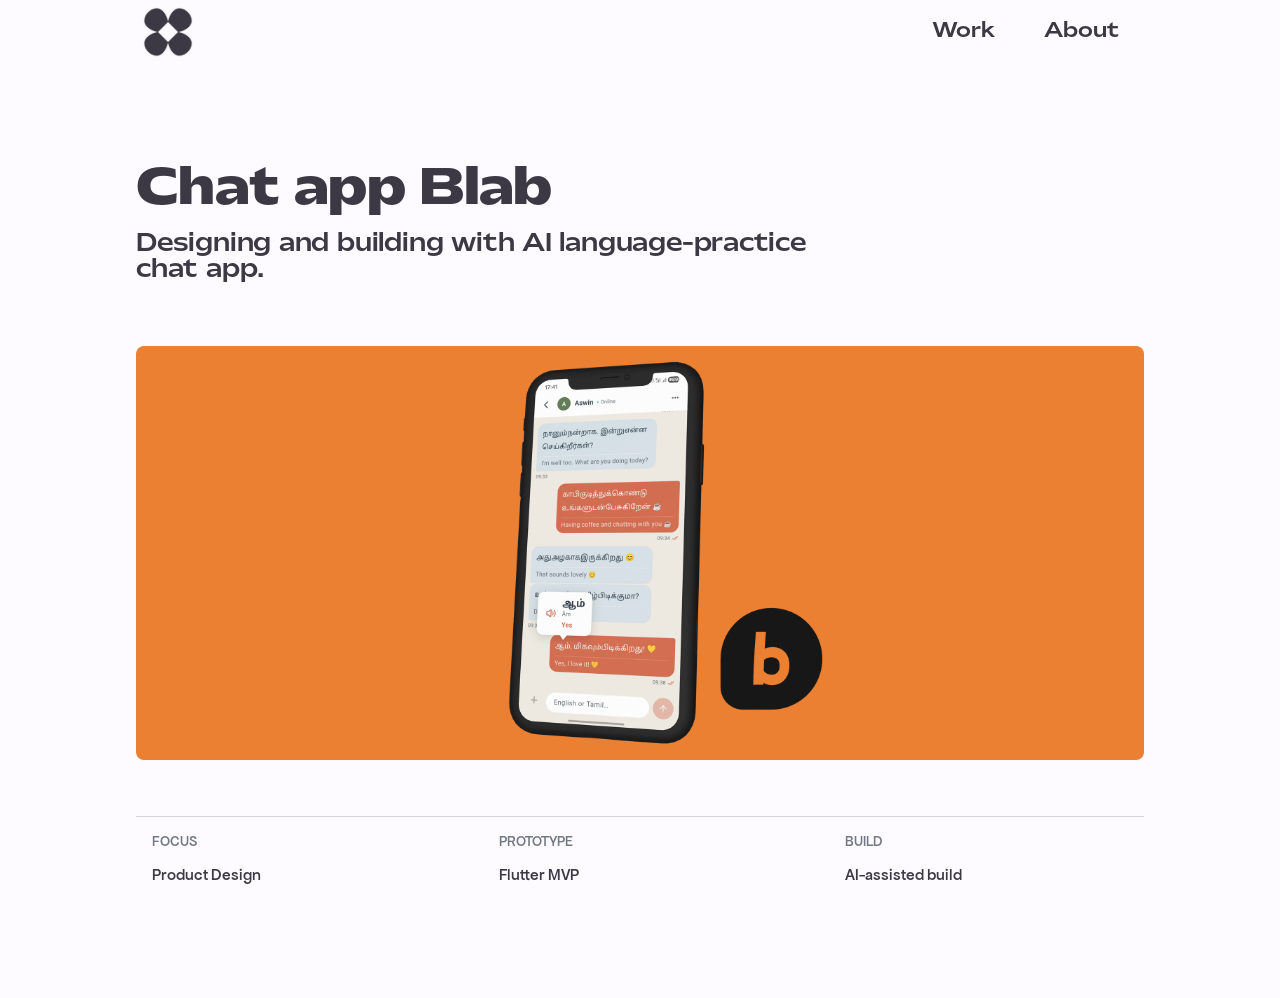
==== commit f776efb2: "Update Blab card to match Pick layout" ====
--- a/blab-case-study.html
+++ b/blab-case-study.html
@@ -1,12 +1,13 @@
-<!DOCTYPE html>
-<html data-wf-page="blab-case-study" data-wf-site="660efa0300e63d18095c25d5" lang="en">
+<!DOCTYPE html><!--  Last Published: Mon Apr 06 2026 17:07:35 GMT+0000 (Coordinated Universal Time)  -->
+<html data-wf-page="664f1c2bbf615ba419d5c138" data-wf-site="660efa0300e63d18095c25d5" lang="en">
 <head>
   <meta charset="utf-8">
-  <title>Blab case study - Anastasiia Yezhyzhanska</title>
-  <meta content="Blab: from learning idea to Flutter MVP, built end-to-end by a designer." name="description">
-  <meta content="Blab case study - Anastasiia Yezhyzhanska" property="og:title">
-  <meta content="Blab: from learning idea to Flutter MVP, built end-to-end by a designer." property="og:description">
-  <meta content="Blab case study - Anastasiia Yezhyzhanska" property="twitter:title">
+  <title>Chat app Blab</title>
+  <meta content="Chat app Blab" property="og:title">
+  <meta content="Designing and building with AI language-practice chat app." property="og:description">
+  <meta content="images/blab-cover.png" property="og:image">
+  <meta content="Chat app Blab" property="twitter:title">
+  <meta content="Designing and building with AI language-practice chat app." property="twitter:description">
   <meta content="width=device-width, initial-scale=1" name="viewport">
   <link href="css/normalize.css" rel="stylesheet" type="text/css">
   <link href="css/webflow.css" rel="stylesheet" type="text/css">
@@ -19,7 +20,7 @@
 <body>
   <div data-animation="default" data-collapse="medium" data-duration="400" data-easing="ease" data-easing2="ease" role="banner" class="navbar w-nav">
     <div class="container-nav w-container">
-      <a href="index.html" class="brand w-nav-brand"><img src="images/Logo-nastia-design-black.png" loading="lazy" alt="Logo in shape of a flower nastia design black"></a>
+      <a data-w-id="da603173-9a21-399c-d5eb-7a015116b552" href="index.html" class="brand w-nav-brand"><img src="images/Logo-nastia-design-black.png" loading="lazy" data-w-id="19a6f81d-fcb1-cbcb-d2e4-5cbb787d4153" alt="Logo in shape of a flower nastia design black"></a>
       <nav role="navigation" class="nav-menu-mobile w-nav-menu">
         <a href="index.html#work" class="nav-link w-inline-block">
           <div>Work</div>
@@ -31,164 +32,39 @@
       <div class="menu-button w-nav-button"><img src="images/menu-icon.png" loading="lazy" alt="hamburger menu"></div>
     </div>
   </div>
-
-  <section class="blab-hero">
-    <div class="container-large">
-      <div class="blab-hero-grid">
-        <div class="blab-hero-copy">
-          <p class="paragraph-small-caps">Case study in progress</p>
-          <h1 class="blab-title">Blab: from learning idea to Flutter MVP</h1>
-          <p class="paragraph-big">I designed and built a human-to-human language-practice app, starting from alphabet flashcards and turning it into an invite-only chat product.</p>
-          <div class="blab-status-row">
-            <span>Solo product designer + builder</span>
-            <span>Flutter MVP</span>
-            <span>Coming soon to Google Play</span>
+  <section class="section-project-overview">
+    <div data-figma-id="329:5405" class="container-large">
+      <div class="content-wrap">
+        <div class="hero-container">
+          <div data-figma-id="329:5406" class="wrapper-3-4">
+            <div class="header-wrapper">
+              <p data-figma-id="329:5407" class="heading-2">Chat app Blab</p>
+            </div>
+            <p data-figma-id="329:5408" class="heading-4">Designing and building with AI language-practice chat app.<br></p>
           </div>
         </div>
-        <div class="blab-phone-stage" aria-label="Placeholder for Blab app demo">
-          <div class="blab-phone">
-            <div class="blab-phone-top"></div>
-            <div class="blab-chat-bubble is-left">How would you say this in Ukrainian?</div>
-            <div class="blab-chat-bubble is-right">I would send it like this.</div>
-            <div class="blab-translation-card">
-              <div class="paragraph-small-caps">PLACEHOLDER</div>
-              <p class="note-for-image">Replace with final Blab app screenshot or hero demo flow.</p>
+      </div><img src="images/blab-cover.png" loading="lazy" alt="Blab chat app cover with a tilted phone mockup and Blab logo on an orange background.">
+      <div class="content-wrap">
+        <div>
+          <div class="line"></div>
+          <div id="w-node-d41c5760-57d7-cba1-6a1e-2e1a0181bec9-19d5c138" class="w-layout-layout project-details wf-layout-layout">
+            <div class="w-layout-cell cell-dna-small">
+              <div class="paragraph-small-caps">Focus</div>
+              <div class="note-for-image">Product Design</div>
+            </div>
+            <div class="w-layout-cell cell-dna-small">
+              <div class="paragraph-small-caps">Prototype</div>
+              <div class="note-for-image">Flutter MVP</div>
+            </div>
+            <div class="w-layout-cell cell-dna-small">
+              <div class="paragraph-small-caps">Build</div>
+              <div class="note-for-image">AI-assisted build</div>
             </div>
           </div>
         </div>
       </div>
-      <div class="blab-snapshot-grid">
-        <div class="blab-snapshot-card">
-          <div class="paragraph-small-caps">Role</div>
-          <p class="paragraph">Concept, research, branding, PRD/spec, prototype, Flutter MVP, case study.</p>
-        </div>
-        <div class="blab-snapshot-card">
-          <div class="paragraph-small-caps">Product</div>
-          <p class="paragraph">Invite-only language exchange with chat, translation support, and privacy-first scope.</p>
-        </div>
-        <div class="blab-snapshot-card is-placeholder">
-          <div class="paragraph-small-caps">PLACEHOLDER</div>
-          <p class="paragraph">Add testers, messages sent, words tapped, or strongest feedback quote.</p>
-        </div>
-      </div>
     </div>
   </section>
-
-  <section class="blab-section">
-    <div class="container-large">
-      <div class="container-small">
-        <div class="paragraph-container">
-          <p class="heading-4 is-pink">The short version</p>
-          <p class="paragraph">Blab started from a learning theory: reading can make useful words feel less scary, especially in a language with a different alphabet.</p>
-          <p class="paragraph">The first prototype taught Ukrainian letters through practical words. Later, the idea moved through couples learning and gamified lessons before becoming a chat-first language-practice app.</p>
-          <p class="paragraph"><span class="text-span">The product judgment:</span> real conversation creates stronger motivation than fake practice.</p>
-        </div>
-      </div>
-      <div class="blab-image-grid">
-        <img src="images/blab-flashcards-alphabet-01.jpg" loading="lazy" alt="Early Blab flashcard prototype showing Ukrainian alphabet learning through words">
-        <img src="images/blab-flashcards-alphabet-02.jpg" loading="lazy" alt="Early Blab alphabet screen showing letters learned through flashcards">
-      </div>
-    </div>
-  </section>
-
-  <section class="blab-section is-tinted">
-    <div class="container-large">
-      <div class="blab-two-column">
-        <div>
-          <p class="heading-4 is-blue">The insight</p>
-          <p class="paragraph">AI chat was tempting, but I cut it. When people write to a real person, they care more about being understood.</p>
-          <p class="paragraph">A potential user who pays for Duolingo and its AI feature said he puts more effort into meaningful, correct messages when he chats with a real person.</p>
-        </div>
-        <div class="blab-quote-card">
-          <p class="paragraph-big">&quot;Gamification can act like a layer of chocolate on the broccoli of learning: it makes the first bite more appealing, but it doesn&apos;t change the broccoli itself.&quot;</p>
-        </div>
-      </div>
-    </div>
-  </section>
-
-  <section class="blab-section">
-    <div class="container-large">
-      <div class="container-small">
-        <p class="heading-4 is-green">Research and prototyping</p>
-        <p class="paragraph">I tested competitor apps, created evaluation criteria with AI, and used Promova as the closest early benchmark while the product was still focused on Ukrainian learning.</p>
-        <p class="paragraph">Static screens were too slow for the amount of product change. HTML prototypes worked better as living specs: I could test the flow, rewrite the product logic, and keep moving.</p>
-      </div>
-      <div class="blab-process-grid">
-        <div class="blab-process-card">
-          <div class="paragraph-small-caps">1. Started narrow</div>
-          <p class="paragraph">Alphabet-first flashcards for useful Ukrainian words.</p>
-        </div>
-        <div class="blab-process-card">
-          <div class="paragraph-small-caps">2. Explored motivation</div>
-          <p class="paragraph">Couples learning, gamified lessons, mascots, and streaks.</p>
-        </div>
-        <div class="blab-process-card">
-          <div class="paragraph-small-caps">3. Cut distractions</div>
-          <p class="paragraph">Focused V1 on the human chat loop and translation support.</p>
-        </div>
-      </div>
-    </div>
-  </section>
-
-  <section class="blab-section">
-    <div class="container-large">
-      <div class="container-small">
-        <p class="heading-4 is-blue">Product decisions</p>
-        <p class="paragraph">The strongest V1 is not the biggest product. I removed anything that distracted from the core loop: two people talking, learning, and staying comfortable.</p>
-      </div>
-      <div class="blab-decision-grid">
-        <div class="blab-decision-card is-cut">
-          <div class="paragraph-small-caps">Cut from V1</div>
-          <p class="paragraph">AI companion chat, mascot, streaks, points, public discovery, iOS, push notifications, end-to-end encryption.</p>
-        </div>
-        <div class="blab-decision-card is-keep">
-          <div class="paragraph-small-caps">Kept for V1</div>
-          <p class="paragraph">Invite-only access, chat, language choices, translation support, privacy toggles, Android-first Flutter MVP.</p>
-        </div>
-        <div class="blab-decision-card is-placeholder">
-          <div class="paragraph-small-caps">PLACEHOLDER</div>
-          <p class="paragraph">Confirm what is working, mocked, and planned for signup, invite links, live chat, subtitles, word tap, offline, and read receipts.</p>
-        </div>
-      </div>
-    </div>
-  </section>
-
-  <section class="blab-section is-tinted">
-    <div class="container-large">
-      <div class="blab-two-column">
-        <div>
-          <p class="heading-4 is-pink">Build and feedback</p>
-          <p class="paragraph">I used AI to structure competitor criteria, PRD/specs, prototypes, and implementation support. The product decisions stayed mine.</p>
-          <p class="paragraph">Real feedback already changed the roadmap: Tamil speakers often text in Latin letters, so script choice may need to be explicit. LLM translation handles typos and context better than dictionary translation, but cost becomes a scaling tradeoff.</p>
-        </div>
-        <div class="blab-placeholder-panel">
-          <div class="paragraph-small-caps">PLACEHOLDER</div>
-          <p class="paragraph">Add final Flutter screenshots: invite flow, chat, translation, tap-word meaning/pronunciation, and partner view.</p>
-        </div>
-      </div>
-    </div>
-  </section>
-
-  <section class="blab-section">
-    <div class="container-large">
-      <div class="container-small">
-        <p class="heading-4 is-green">What this case study should prove</p>
-        <p class="paragraph">I can take an idea from learning theory to product shape, prototype fast when the concept is changing, make hard scope cuts, and build the MVP myself.</p>
-        <p class="paragraph">Blab is not a long UX-process essay. It is a designer-builder case study about product judgment, speed, and ownership.</p>
-        <a href="index.html#work" class="link-block w-inline-block">
-          <div class="button-wrap is-pink">
-            <div class="button-inner">
-              <div class="button-text-wrapper">
-                <div text="Text" class="button-text">Back to work</div>
-              </div>
-              <div class="button-icon"><img class="icon-main" src="images/rivet-iconsarrow-left.svg" alt="arrow right" loading="lazy"></div>
-            </div>
-          </div>
-        </a>
-      </div>
-    </div>
-  </section>
-
   <script src="https://d3e54v103j8qbb.cloudfront.net/js/jquery-3.5.1.min.dc5e7f18c8.js?site=660efa0300e63d18095c25d5" type="text/javascript" integrity="sha256-9/aliU8dGd2tb6OSsuzixeV4y/faTqgFtohetphbbj0=" crossorigin="anonymous"></script>
   <script src="js/webflow.js" type="text/javascript"></script>
 </body>
--- a/css/nastias-portfolio.webflow.css
+++ b/css/nastias-portfolio.webflow.css
@@ -1873,227 +1873,13 @@
   font-display: swap;
 }
 
-.blab-hero {
-  padding-top: 6rem;
-  padding-bottom: 5rem;
-}
-
-.blab-hero-grid {
-  grid-column-gap: 3rem;
-  grid-row-gap: 3rem;
-  grid-template-columns: 1.15fr .85fr;
-  align-items: center;
-  display: grid;
-}
-
-.blab-hero-copy {
-  grid-row-gap: 1.5rem;
-  flex-flow: column;
-  display: flex;
-}
-
-.blab-title {
-  color: var(--color--font);
-  letter-spacing: 0;
-  margin-top: 0;
-  margin-bottom: 0;
-  font-family: var(--font--mattone);
-  font-size: 4rem;
-  font-weight: 400;
-  line-height: 105%;
-}
-
-.blab-status-row {
-  grid-column-gap: .75rem;
-  grid-row-gap: .75rem;
-  flex-wrap: wrap;
-  display: flex;
-}
-
-.blab-status-row span {
-  border: 1px solid var(--color--font);
-  border-radius: var(--border--radius);
-  background-color: var(--color--light-green);
-  color: var(--color--font);
-  padding: .55rem .75rem;
-  font-size: 1rem;
-  line-height: 120%;
-}
-
-.blab-phone-stage {
-  background-color: var(--color--light-blue);
-  border-radius: var(--border--radius);
-  justify-content: center;
-  align-items: center;
-  min-height: 34rem;
-  padding: 2rem;
-  display: flex;
-}
-
-.blab-phone {
-  grid-row-gap: 1rem;
-  background-color: #fdfbff;
-  border: 2px solid var(--color--font);
-  border-radius: 2rem;
-  flex-flow: column;
-  width: min(100%, 19rem);
-  min-height: 30rem;
-  padding: 1.5rem;
-  display: flex;
-  box-shadow: 12px 12px 0 var(--color--font);
-}
-
-.blab-phone-top {
-  background-color: var(--color--font);
-  border-radius: 999px;
-  width: 5rem;
-  height: .45rem;
-  margin-left: auto;
-  margin-right: auto;
-}
-
-.blab-chat-bubble {
-  border-radius: var(--border--radius);
-  max-width: 85%;
-  padding: .85rem;
-  font-size: 1rem;
-  line-height: 130%;
-}
-
-.blab-chat-bubble.is-left {
-  background-color: var(--color--light-pink);
-  align-self: flex-start;
-}
-
-.blab-chat-bubble.is-right {
-  background-color: var(--color--light-green);
-  align-self: flex-end;
-}
-
-.blab-translation-card, .blab-placeholder-panel {
-  border: 1px dashed var(--color--font);
-  border-radius: var(--border--radius);
-  background-color: #fff;
-  padding: 1rem;
-}
-
-.blab-snapshot-grid, .blab-process-grid, .blab-decision-grid {
-  grid-column-gap: 1rem;
-  grid-row-gap: 1rem;
-  grid-template-columns: repeat(3, 1fr);
-  display: grid;
-}
-
-.blab-snapshot-card, .blab-process-card, .blab-decision-card, .blab-quote-card {
-  border-radius: var(--border--radius);
-  background-color: var(--color--light-pink);
-  padding: 1.25rem;
-}
-
-.blab-snapshot-card.is-placeholder, .blab-decision-card.is-placeholder {
-  background-color: #fff;
-  border: 1px dashed var(--color--font);
-}
-
-.blab-section {
-  padding-top: 5rem;
-  padding-bottom: 5rem;
-}
-
-.blab-section.is-tinted {
-  background-color: var(--color--light-blue-green);
-}
-
-.blab-image-grid {
-  grid-column-gap: 1rem;
-  grid-row-gap: 1rem;
-  grid-template-columns: 1fr 1fr;
-  display: grid;
-}
-
-.blab-image-grid img {
-  border-radius: var(--border--radius);
-  width: 100%;
-  height: auto;
-  display: block;
-}
-
-.blab-two-column {
-  grid-column-gap: 2rem;
-  grid-row-gap: 2rem;
-  grid-template-columns: 1fr 1fr;
-  align-items: start;
-  display: grid;
-}
-
-.blab-quote-card {
-  background-color: var(--color--light-orange);
-}
-
-.blab-decision-card.is-cut {
-  background-color: var(--color--light-purple);
-}
-
-.blab-decision-card.is-keep {
-  background-color: var(--color--light-green);
-}
-
-.blab-card-thumb {
-  background-color: var(--color--light-blue-green);
-  border-radius: var(--border--radius);
-  grid-row-gap: 1rem;
-  flex-flow: column;
-  justify-content: center;
-  min-height: 21rem;
-  padding: 2rem;
-  display: flex;
-}
-
-.blab-home-card {
-  grid-column-gap: 2rem;
-  grid-row-gap: 2rem;
-  border-bottom: 1px solid #6a77924d;
-  grid-template-columns: 1fr 1fr;
-  align-items: start;
-  padding-bottom: 5rem;
-  display: grid;
-}
-
-.blab-card-mini-phone {
-  background-color: #fdfbff;
-  border: 2px solid var(--color--font);
-  border-radius: 1.5rem;
-  align-self: center;
-  width: 12rem;
-  min-height: 18rem;
-  padding: 1rem;
-  box-shadow: 8px 8px 0 var(--color--font);
-}
-
-@media screen and (max-width: 991px) {
-  .blab-hero-grid, .blab-two-column {
-    grid-template-columns: 1fr;
-  }
-
-  .blab-home-card {
-    grid-template-columns: 1fr;
-  }
-
-  .blab-snapshot-grid, .blab-process-grid, .blab-decision-grid {
-    grid-template-columns: 1fr;
-  }
-
-  .blab-title {
-    font-size: 3rem;
-  }
-}
-
-@media screen and (max-width: 767px) {
-  .blab-image-grid {
-    grid-template-columns: 1fr;
-  }
-
-  .blab-title {
-    font-size: 2.5rem;
-  }
-}
+.project-thumbnail.blab-cover {
+  background-color: #f47b2a;
+  overflow: hidden;
+}
+
+.card-picture-blab {
+  object-fit: cover;
+  width: 100%;
+  height: 100%;
+}
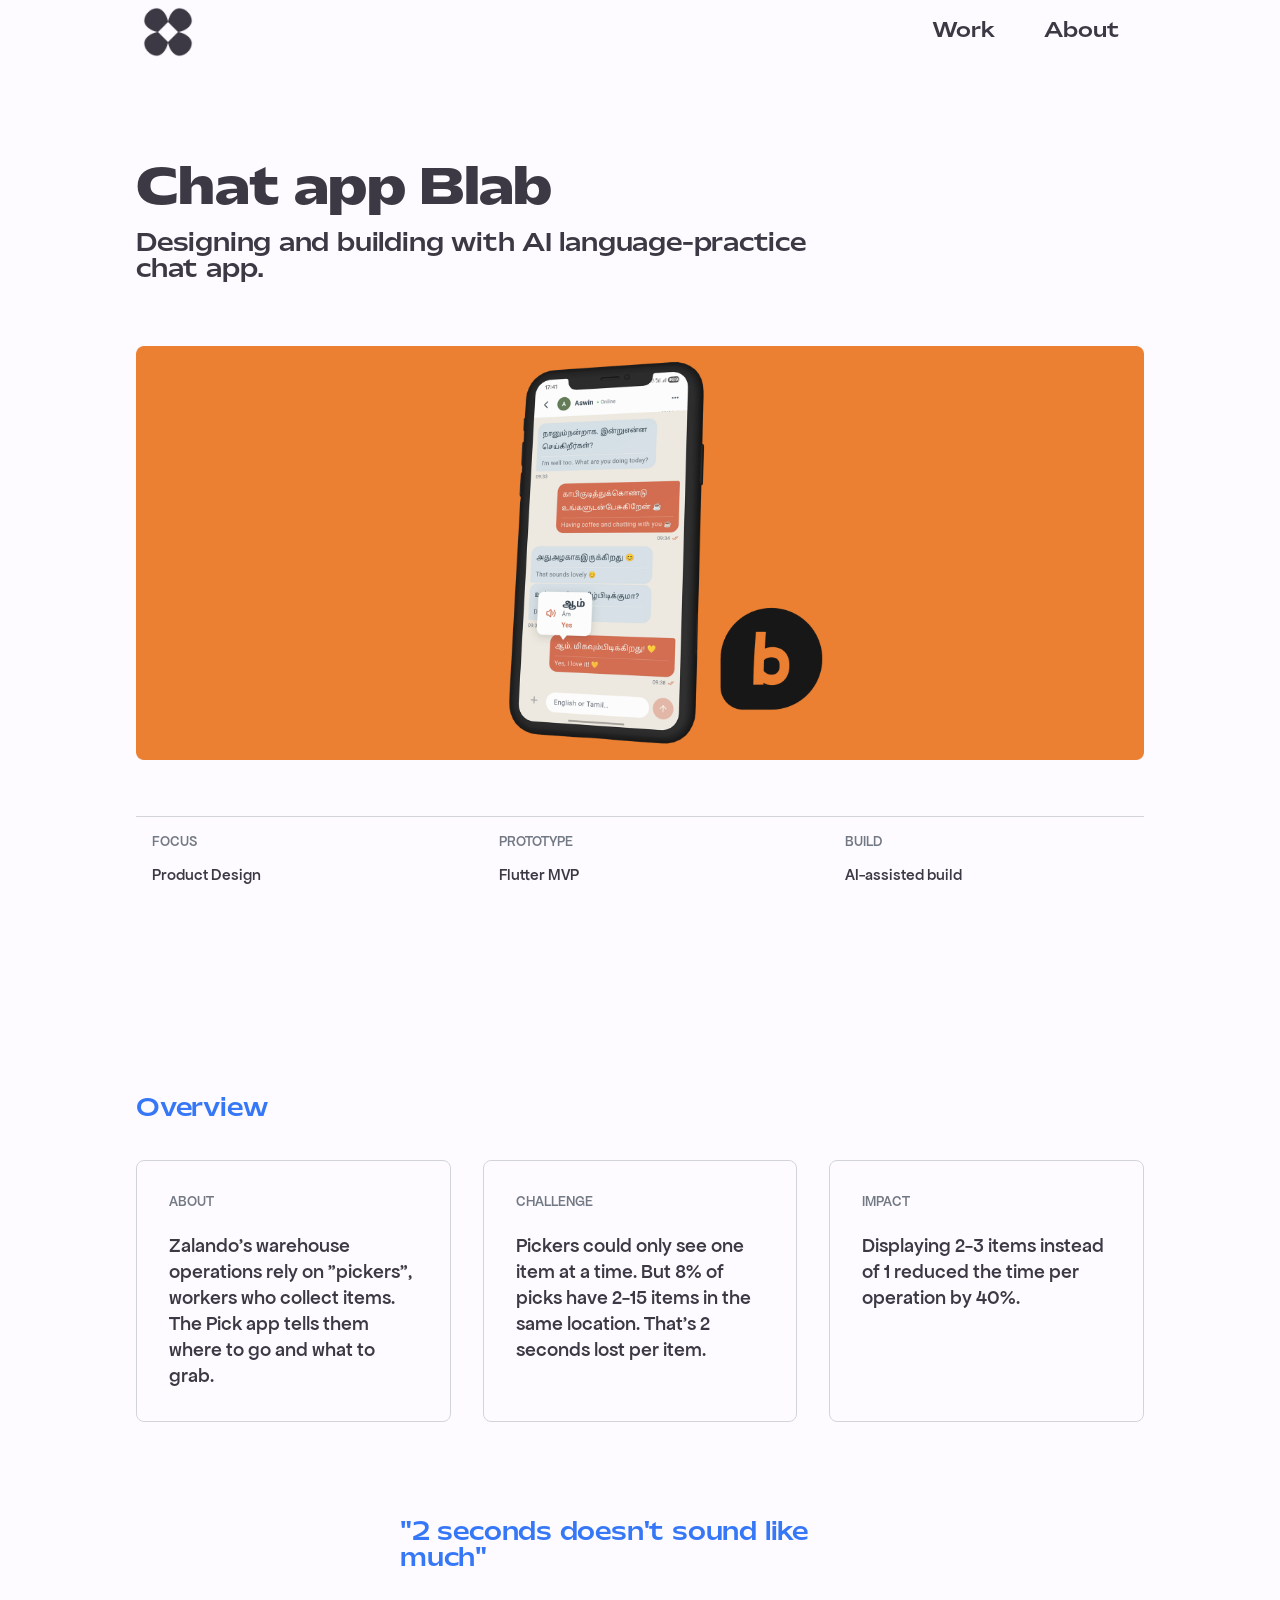
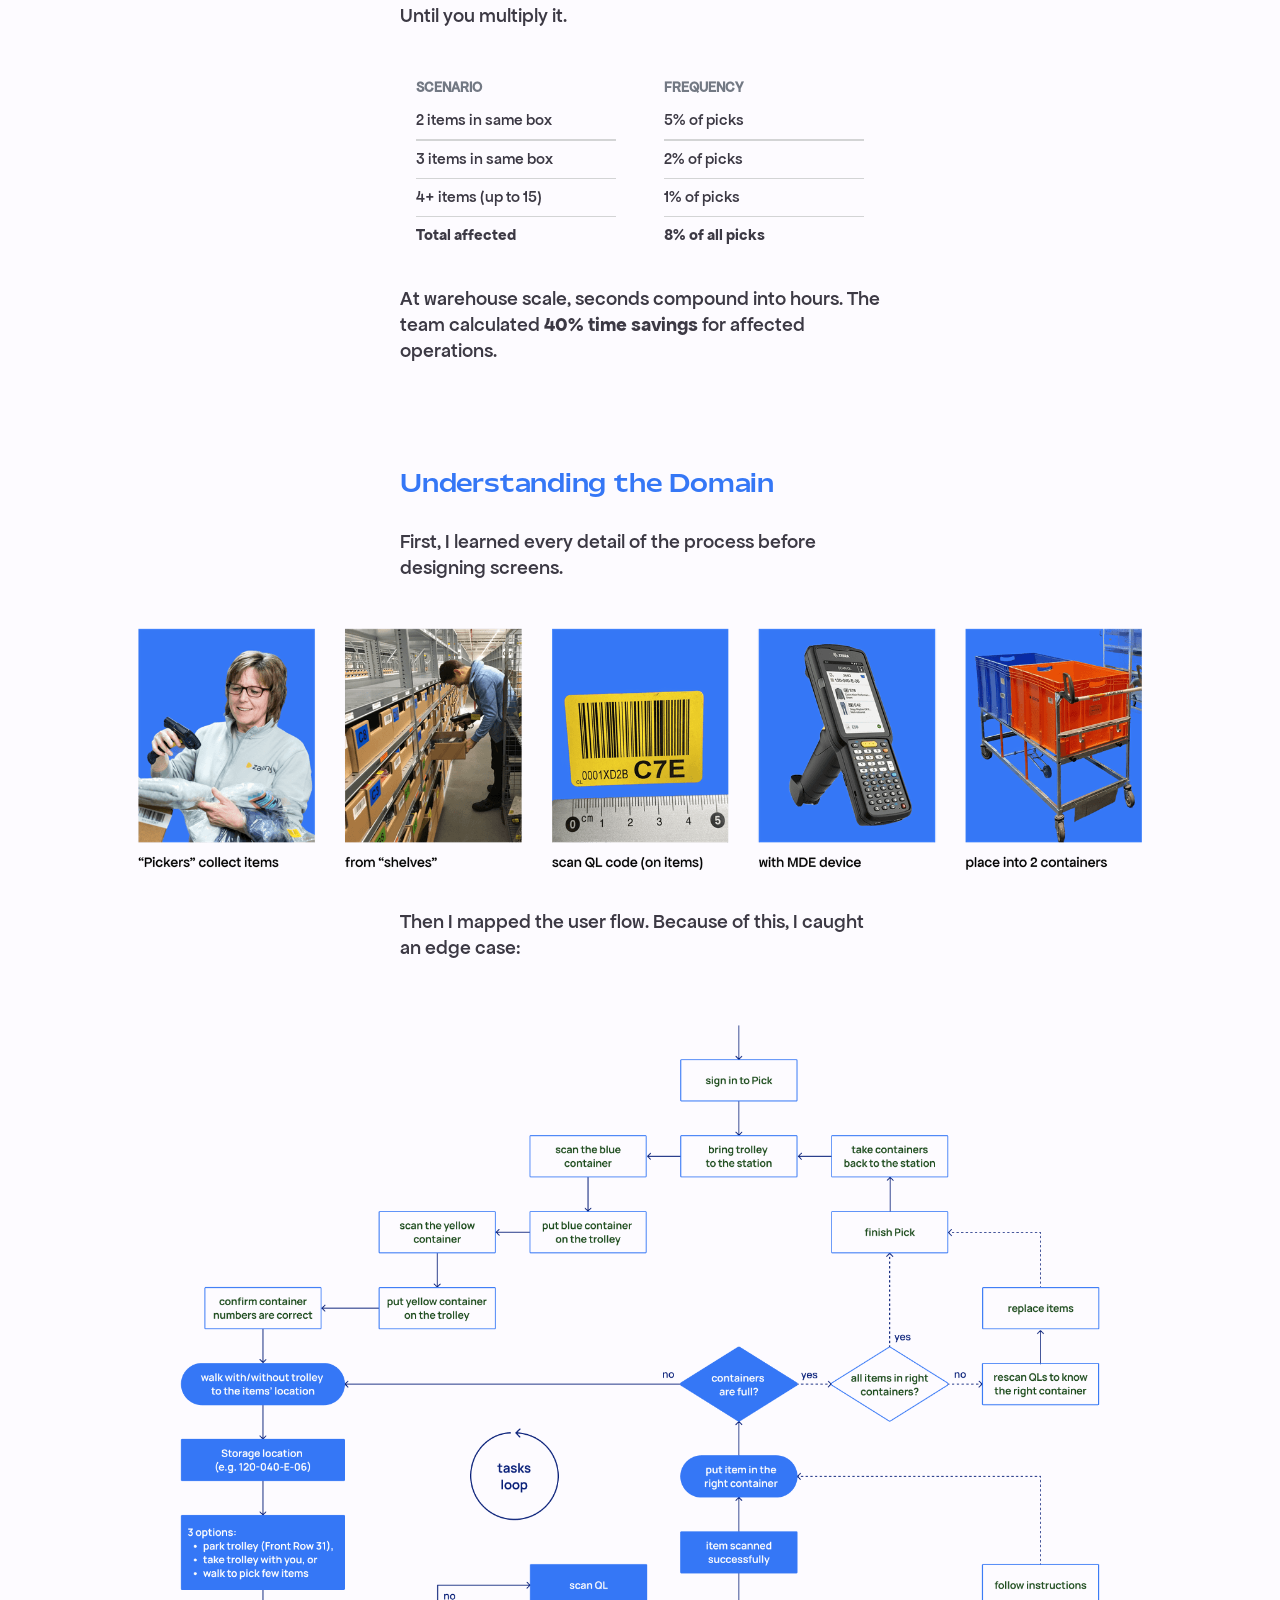
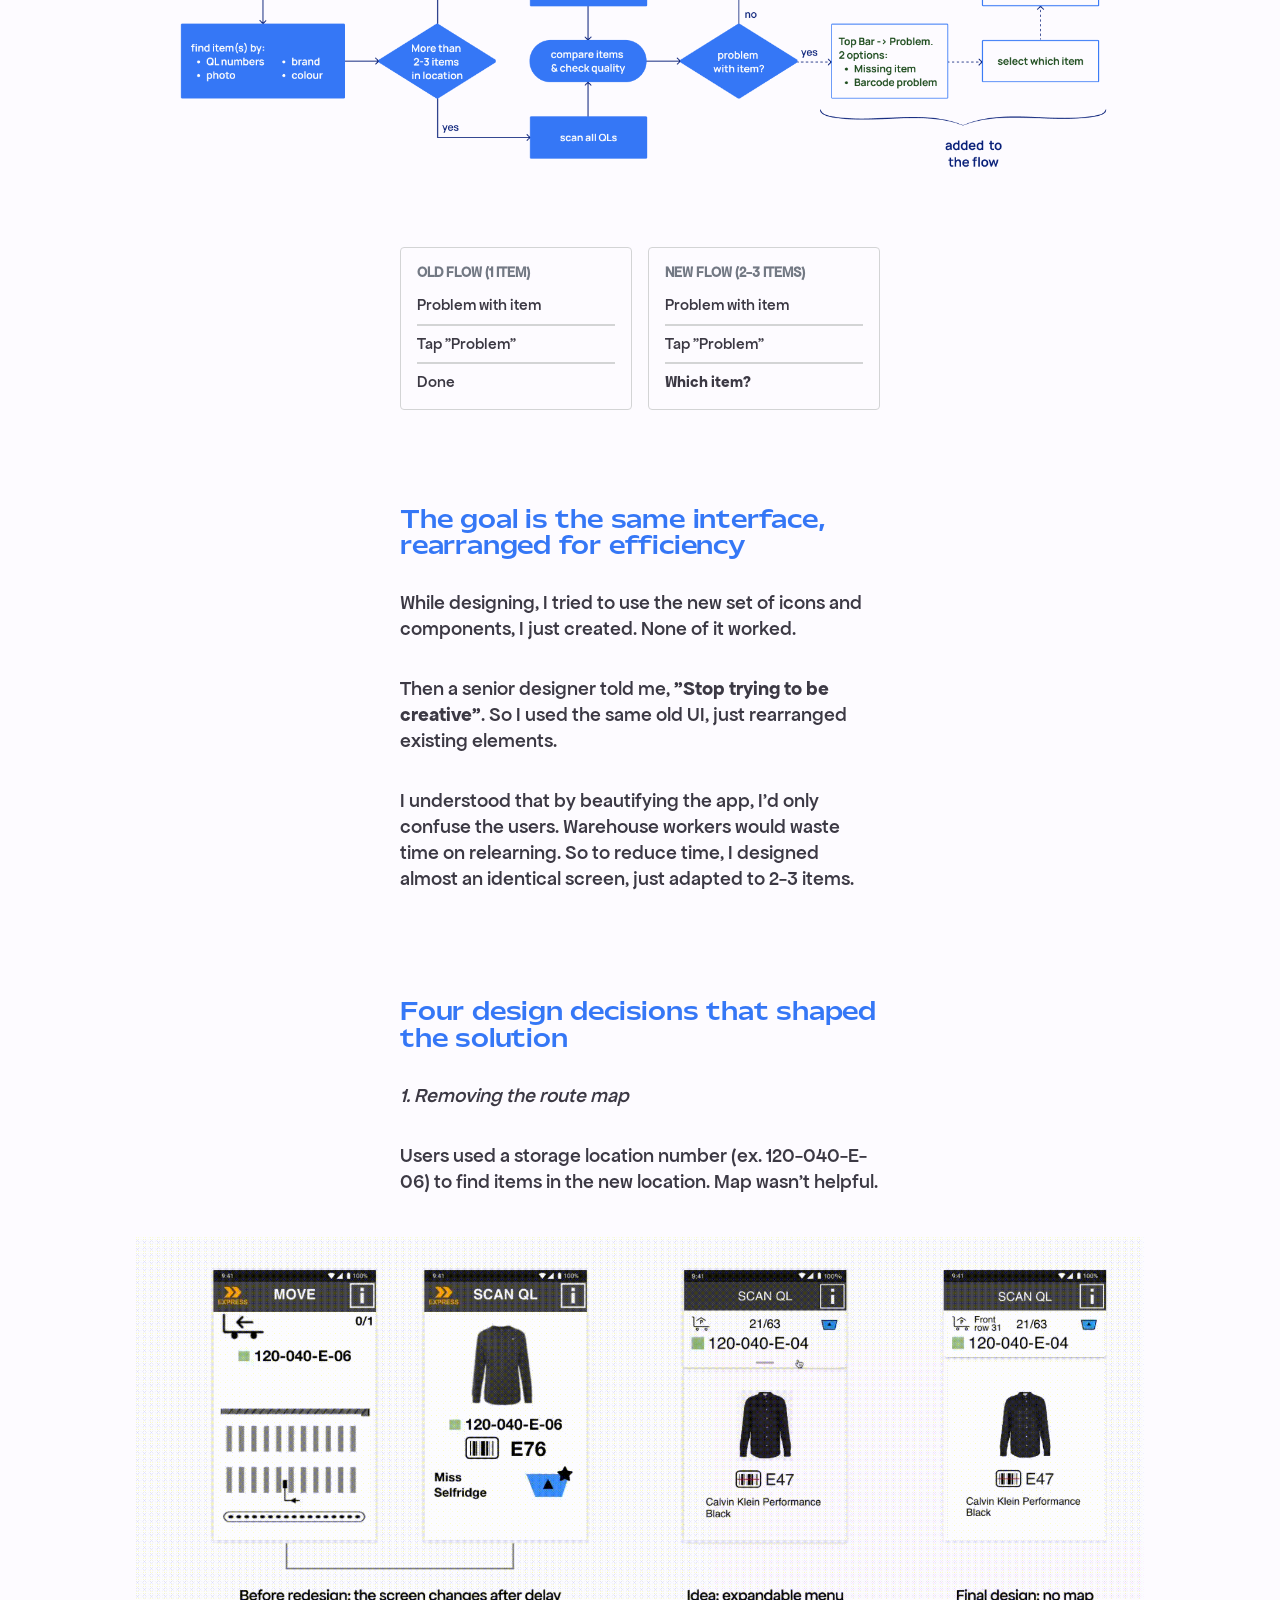
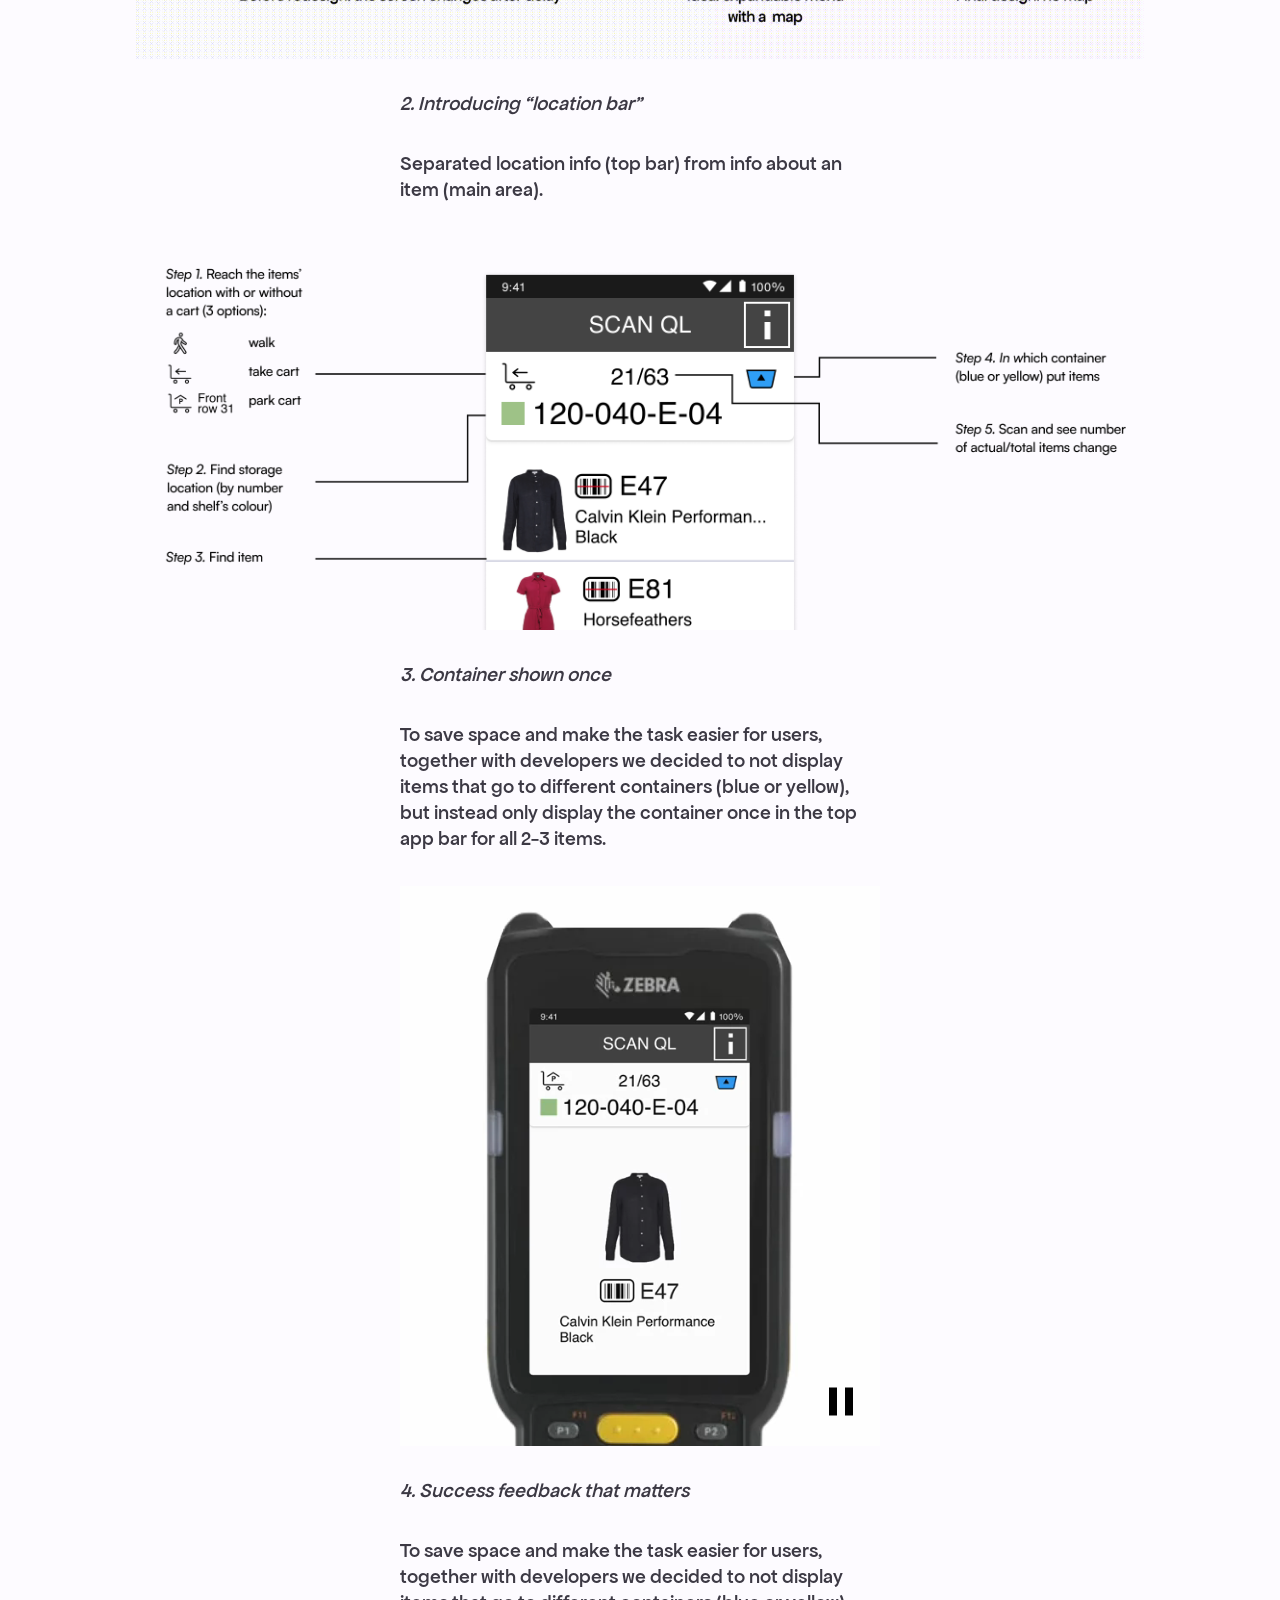
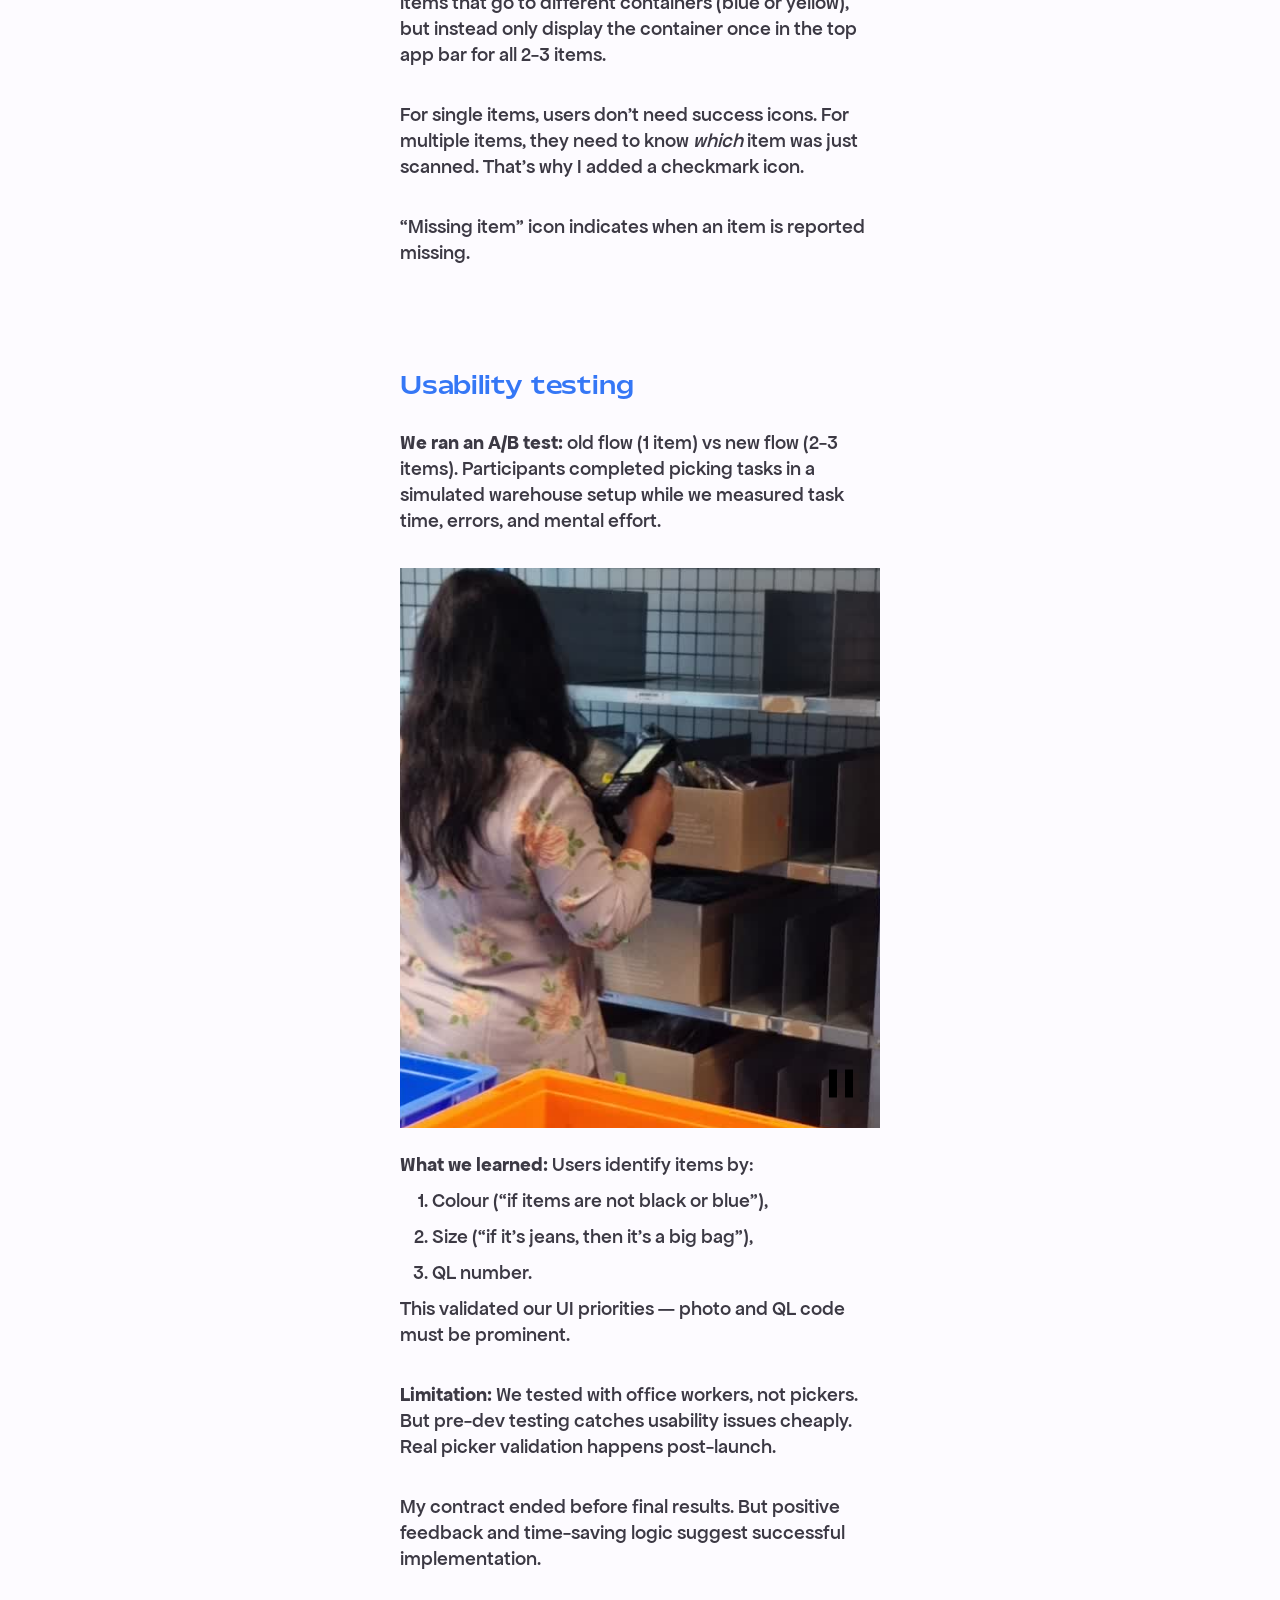
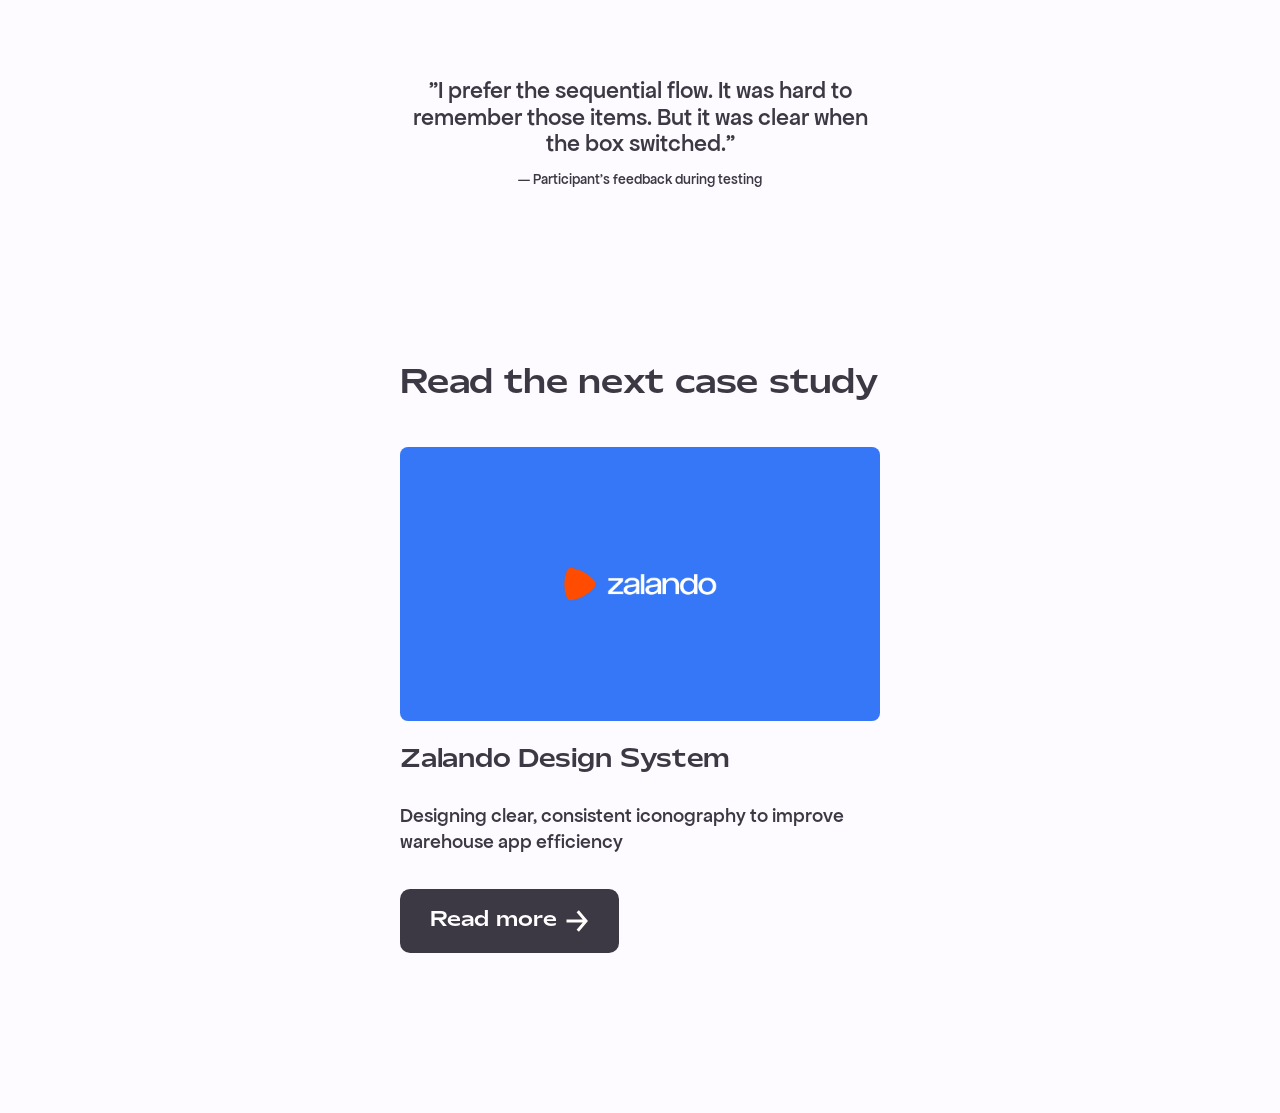
==== commit 23f86d71: "Copy Pick case study layout for Blab" ====
--- a/blab-case-study.html
+++ b/blab-case-study.html
@@ -22,10 +22,10 @@
     <div class="container-nav w-container">
       <a data-w-id="da603173-9a21-399c-d5eb-7a015116b552" href="index.html" class="brand w-nav-brand"><img src="images/Logo-nastia-design-black.png" loading="lazy" data-w-id="19a6f81d-fcb1-cbcb-d2e4-5cbb787d4153" alt="Logo in shape of a flower nastia design black"></a>
       <nav role="navigation" class="nav-menu-mobile w-nav-menu">
-        <a href="index.html#work" class="nav-link w-inline-block">
+        <a href="index.html" class="nav-link w-inline-block">
           <div>Work</div>
         </a>
-        <a href="index.html#about" class="nav-link w-inline-block">
+        <a href="index.html" class="nav-link w-inline-block">
           <div>About</div>
         </a>
       </nav>
@@ -65,6 +65,269 @@
       </div>
     </div>
   </section>
+  <section class="section-project-content">
+    <div data-figma-id="329:5405" class="container-large">
+      <div class="content-wrap">
+        <p data-figma-id="227:571" class="heading-4 is-blue">Overview</p>
+        <div id="w-node-a3b5fc84-7303-91d0-ec58-a34733af804d-19d5c138" class="w-layout-layout table-dna wf-layout-layout">
+          <div class="w-layout-cell cell-dna-big is-gray">
+            <div class="paragraph-small-caps">About</div>
+            <div class="paragraph">Zalando&#x27;s warehouse operations rely on &quot;pickers&quot;, workers who collect items. The Pick app tells them where to go and what to grab.</div>
+          </div>
+          <div class="w-layout-cell cell-dna-big is-gray">
+            <div class="paragraph-small-caps">Challenge</div>
+            <div class="paragraph">Pickers could only see one item at a time. But 8% of picks have 2-15 items in the same location. That&#x27;s 2 seconds lost per item.<br></div>
+          </div>
+          <div class="w-layout-cell cell-dna-big is-gray">
+            <div class="paragraph-small-caps">Impact</div>
+            <div class="paragraph">Displaying 2-3 items instead of 1 reduced the time per operation by 40%.<br></div>
+          </div>
+        </div>
+      </div>
+    </div>
+    <div data-figma-id="329:5405" class="container-large">
+      <div class="content-wrap">
+        <div class="container-small">
+          <div class="hero-container">
+            <div data-figma-id="227:573" class="paragraph-container">
+              <p data-figma-id="227:571" class="heading-4 is-blue">&quot;2 seconds doesn&#x27;t sound like much&quot;</p>
+              <p data-figma-id="227:572" class="paragraph">Until you multiply it.</p>
+              <div id="w-node-a3b5fc84-7303-91d0-ec58-a34733af8068-19d5c138" class="w-layout-layout before-after-dna wf-layout-layout">
+                <div class="w-layout-cell cell-dna-small">
+                  <div class="paragraph-small-caps"><strong>Scenario</strong></div>
+                  <div class="note-for-image">2 items in same box</div>
+                  <div class="line"></div>
+                  <div class="note-for-image">3 items in same box</div>
+                  <div class="line"></div>
+                  <div class="note-for-image">4+ items (up to 15)</div>
+                  <div class="line"></div>
+                  <div class="note-for-image bold-text"><strong>Total affected</strong></div>
+                </div>
+                <div class="w-layout-cell cell-dna-small">
+                  <div class="paragraph-small-caps"><strong>Frequency</strong></div>
+                  <div class="note-for-image">5% of picks</div>
+                  <div class="line"></div>
+                  <div class="note-for-image">2% of picks</div>
+                  <div class="line"></div>
+                  <div class="note-for-image">1% of picks</div>
+                  <div class="line"></div>
+                  <div class="note-for-image bold-text">8% of all picks</div>
+                </div>
+              </div>
+              <p data-figma-id="227:572" class="paragraph">At warehouse scale, seconds compound into hours. The team calculated <strong class="bold-text">40% time savings</strong> for affected operations.</p>
+            </div>
+          </div>
+        </div>
+      </div>
+    </div>
+    <div data-figma-id="329:5405" class="container-large">
+      <div class="content-wrap">
+        <div class="container-small">
+          <div class="hero-container">
+            <div data-figma-id="227:573" class="paragraph-container">
+              <p data-figma-id="227:571" class="heading-4 is-blue">Understanding the Domain</p>
+              <p data-figma-id="227:572" class="paragraph">First, I learned every detail of the process before designing screens.</p>
+            </div>
+          </div>
+        </div><img src="images/pick-warehouse-jargon.png" loading="lazy" sizes="(max-width: 3137px) 100vw, 3137px" srcset="images/675a3b4ec3567b1da619d190a719485a_pick-warehouse-jargon-p-500.png 500w, images/675a3b4ec3567b1da619d190a719485a_pick-warehouse-jargon-p-800.png 800w, images/675a3b4ec3567b1da619d190a719485a_pick-warehouse-jargon-p-1080.png 1080w, images/675a3b4ec3567b1da619d190a719485a_pick-warehouse-jargon-p-1600.png 1600w, images/675a3b4ec3567b1da619d190a719485a_pick-warehouse-jargon-p-2000.png 2000w, images/675a3b4ec3567b1da619d190a719485a_pick-warehouse-jargon-p-2600.png 2600w, images/pick-warehouse-jargon.png 3137w" alt="Five images illustrating warehouse picking: woman scanning a clothing package, man scanning a box on shelf, yellow barcode label with code C7E, handheld barcode scanner device, and a metal cart with blue and orange plastic bins.">
+        <div class="container-small">
+          <div class="hero-container">
+            <div data-figma-id="227:573" class="paragraph-container">
+              <p data-figma-id="227:572" class="paragraph">Then I mapped the user flow. Because of this, I caught an edge case:</p>
+            </div>
+          </div>
+        </div><img class="pick-plan" src="images/Pick---user-flow.png" data-figma-image-id="6825c9ef1ab43292afdb577b" alt="Pick - user flow" data-figma-id="329:5413" data-figma-image-hash="d69079332ec899e1f112302986843e1e" loading="lazy">
+        <div class="container-small">
+          <div class="hero-container">
+            <div data-figma-id="227:573" class="paragraph-container">
+              <div id="w-node-_90b38740-571f-6462-563a-de33626b5296-19d5c138" class="w-layout-layout before-after-dna wf-layout-layout">
+                <div class="w-layout-cell cell-dna-small is-gray">
+                  <div class="paragraph-small-caps"><strong>OLD FLOW (1 item)</strong></div>
+                  <div class="note-for-image">Problem with item </div>
+                  <div class="line"></div>
+                  <div class="note-for-image">Tap &quot;Problem&quot; </div>
+                  <div class="line"></div>
+                  <div class="note-for-image">Done</div>
+                </div>
+                <div class="w-layout-cell cell-dna-small is-gray">
+                  <div class="paragraph-small-caps"><strong>New FLOW (2-3 items)</strong></div>
+                  <div class="note-for-image">Problem with item</div>
+                  <div class="line"></div>
+                  <div class="note-for-image">Tap &quot;Problem&quot;</div>
+                  <div class="line"></div>
+                  <div class="note-for-image bold-text">Which item?</div>
+                </div>
+              </div>
+            </div>
+          </div>
+        </div>
+      </div>
+    </div>
+    <div data-figma-id="329:5405" class="container-large">
+      <div class="content-wrap">
+        <div class="container-small">
+          <div class="hero-container">
+            <div data-figma-id="227:573" class="paragraph-container">
+              <p data-figma-id="227:571" class="heading-4 is-blue">The goal is the same interface, rearranged for efficiency</p>
+              <p data-figma-id="227:572" class="paragraph">While designing, I tried to use the new set of icons and components, I just created. None of it worked.</p>
+              <p data-figma-id="227:572" class="paragraph">Then a senior designer told me, <strong class="bold-text">&quot;Stop trying to be creative&quot;</strong>. So I used the same old UI, just rearranged existing elements.</p>
+              <p data-figma-id="227:572" class="paragraph">I understood that by beautifying the app, I&#x27;d only confuse the users. Warehouse workers would waste time on relearning. So to reduce time, I designed almost an identical screen, just adapted to 2-3 items. </p>
+            </div>
+          </div>
+        </div>
+      </div>
+    </div>
+    <div data-figma-id="329:5405" class="container-large">
+      <div class="content-wrap">
+        <div class="container-small">
+          <div class="hero-container">
+            <div data-figma-id="227:573" class="paragraph-container">
+              <p data-figma-id="227:571" class="heading-4 is-blue">Four design decisions that shaped the solution</p>
+              <p data-figma-id="227:572" class="paragraph"><em>1. Removing the route map</em></p>
+              <p data-figma-id="227:572" class="paragraph">Users used a storage location number (ex. 120-040-E-06) to find items in the new location. Map wasn&#x27;t helpful.</p>
+            </div>
+          </div>
+        </div><img class="pick---map" src="images/pick---map.gif" data-figma-image-id="6825c9f11ab43292afdb5803" alt="pick app - map and its absence" data-figma-id="329:5417" data-figma-image-hash="0d9c26d181c68ec3c8acc5fc0f45afc2" loading="lazy">
+        <div class="container-small">
+          <div class="hero-container">
+            <div data-figma-id="227:573" class="paragraph-container">
+              <p data-figma-id="227:572" class="paragraph"><em>2. Introducing “location bar”</em></p>
+              <p data-figma-id="227:572" class="paragraph">Separated location info (top bar) from info about an item (main area).</p>
+            </div>
+          </div>
+        </div>
+        <div class="content-wrap"><img class="pick---map" src="images/pick---location-bar.png" data-figma-image-id="6825c9f11ab43292afdb5803" alt="pick - location bar" data-figma-id="329:5417" data-figma-image-hash="0d9c26d181c68ec3c8acc5fc0f45afc2" loading="lazy"></div>
+        <div class="container-small">
+          <div class="hero-container">
+            <div data-figma-id="227:573" class="paragraph-container">
+              <p data-figma-id="227:572" class="paragraph"><em>3. Container shown once</em></p>
+              <p data-figma-id="227:572" class="paragraph">To save space and make the task easier for users, together with developers we decided to not display items that go to different containers (blue or yellow), but instead only display the container once in the top app bar for all 2-3 items.</p>
+              <div data-poster-url="videos/Pick---prototype-poster-00001.jpg" data-video-urls="videos/Pick---prototype-transcode.mp4,videos/Pick---prototype-transcode.webm" data-autoplay="true" data-loop="true" data-wf-ignore="true" class="pick-video-small w-background-video w-background-video-atom"><video id="b65ea7b4-c97d-d265-a681-4d8b4022b173-video" autoplay="" loop="" style="background-image:url(&quot;videos/Pick---prototype-poster-00001.jpg&quot;)" muted="" playsinline="" data-wf-ignore="true" data-object-fit="cover">
+                  <source src="videos/Pick---prototype-transcode.mp4" data-wf-ignore="true">
+                  <source src="videos/Pick---prototype-transcode.webm" data-wf-ignore="true">
+                </video><noscript>
+                  <style>
+  [data-wf-bgvideo-fallback-img] {
+    display: none;
+  }
+  @media (prefers-reduced-motion: reduce) {
+    [data-wf-bgvideo-fallback-img] {
+      position: absolute;
+      z-index: -100;
+      display: inline-block;
+      height: 100%;
+      width: 100%;
+      object-fit: cover;
+    }
+  }</style><img data-wf-bgvideo-fallback-img="true" src="videos/Pick---prototype-poster-00001.jpg" alt="">
+                </noscript>
+                <div aria-live="polite"><button type="button" data-w-bg-video-control="true" aria-controls="b65ea7b4-c97d-d265-a681-4d8b4022b173-video" class="w-backgroundvideo-backgroundvideoplaypausebutton w-background-video--control"><span><img src="images/material-symbols_pause.svg" loading="eager" alt="Pause video"></span><span hidden=""><img loading="lazy" alt="Play video" src="images/mdi_play.svg"></span></button></div>
+              </div>
+            </div>
+          </div>
+        </div>
+        <div class="container-small">
+          <div class="hero-container">
+            <div data-figma-id="227:573" class="paragraph-container">
+              <p data-figma-id="227:572" class="paragraph"><em>4. Success feedback that matters</em></p>
+              <p data-figma-id="227:572" class="paragraph">To save space and make the task easier for users, together with developers we decided to not display items that go to different containers (blue or yellow), but instead only display the container once in the top app bar for all 2-3 items.</p>
+              <p data-figma-id="227:572" class="paragraph">For single items, users don&#x27;t need success icons. For multiple items, they need to know <em>which</em> item was just scanned. That&#x27;s why I added a checkmark icon.</p>
+              <p data-figma-id="227:572" class="paragraph">“Missing item” icon indicates when an item is reported missing.</p>
+            </div>
+          </div>
+        </div>
+      </div>
+    </div>
+    <div data-figma-id="329:5405" class="container-large">
+      <div class="content-wrap">
+        <div class="container-small">
+          <div class="hero-container">
+            <div data-figma-id="227:573" class="paragraph-container">
+              <p data-figma-id="227:571" class="heading-4 is-blue">Usability testing</p>
+              <p data-figma-id="227:572" class="paragraph"><strong class="bold-text">We ran an A/B test: </strong>old flow (1 item) vs new flow (2-3 items). Participants completed picking tasks in a simulated warehouse setup while we measured task time, errors, and mental effort.</p>
+              <div data-poster-url="videos/Pick---research-video-poster-00001.jpg" data-video-urls="videos/Pick---research-video-transcode.mp4,videos/Pick---research-video-transcode.webm" data-autoplay="true" data-loop="true" data-wf-ignore="true" class="pick-video-small w-background-video w-background-video-atom"><video id="62bfd947-6db8-6662-1493-818f3a926ded-video" autoplay="" loop="" style="background-image:url(&quot;videos/Pick---research-video-poster-00001.jpg&quot;)" muted="" playsinline="" data-wf-ignore="true" data-object-fit="cover">
+                  <source src="videos/Pick---research-video-transcode.mp4" data-wf-ignore="true">
+                  <source src="videos/Pick---research-video-transcode.webm" data-wf-ignore="true">
+                </video><noscript>
+                  <style>
+  [data-wf-bgvideo-fallback-img] {
+    display: none;
+  }
+  @media (prefers-reduced-motion: reduce) {
+    [data-wf-bgvideo-fallback-img] {
+      position: absolute;
+      z-index: -100;
+      display: inline-block;
+      height: 100%;
+      width: 100%;
+      object-fit: cover;
+    }
+  }</style><img data-wf-bgvideo-fallback-img="true" src="videos/Pick---research-video-poster-00001.jpg" alt="">
+                </noscript>
+                <div aria-live="polite"><button type="button" data-w-bg-video-control="true" aria-controls="62bfd947-6db8-6662-1493-818f3a926ded-video" class="w-backgroundvideo-backgroundvideoplaypausebutton w-background-video--control"><span><img src="images/material-symbols_pause.svg" loading="eager" alt="Pause video"></span><span hidden=""><img loading="lazy" alt="Play video" src="images/mdi_play.svg"></span></button></div>
+              </div>
+              <div>
+                <p data-figma-id="227:572" class="paragraph"><strong class="bold-text">What we learned:</strong> Users identify items by:</p>
+                <ul role="list" class="list">
+                  <li>
+                    <p data-figma-id="227:572" class="paragraph">Colour (“if items are not black or blue”),</p>
+                  </li>
+                  <li>
+                    <p data-figma-id="227:572" class="paragraph">Size (“if it’s jeans, then it’s a big bag”),</p>
+                  </li>
+                  <li>
+                    <p data-figma-id="227:572" class="paragraph">QL number.</p>
+                  </li>
+                </ul>
+                <p data-figma-id="227:572" class="paragraph">This validated our UI priorities — photo and QL code must be prominent.</p>
+              </div>
+              <p data-figma-id="227:572" class="paragraph"><strong class="bold-text">Limitation:</strong> We tested with office workers, not pickers. But pre-dev testing catches usability issues cheaply. Real picker validation happens post-launch.</p>
+              <p data-figma-id="227:572" class="paragraph">My contract ended before final results. But positive feedback and time-saving logic suggest successful implementation.</p>
+            </div>
+          </div>
+        </div>
+      </div>
+    </div>
+    <div data-figma-id="329:5405" class="container-large">
+      <div id="w-node-f5090145-397c-d6f1-41ba-9c0644896bfa-19d5c138" class="container-small">
+        <div data-figma-id="227:573" class="quote-container">
+          <p data-figma-id="227:571">&quot;I prefer the sequential flow. It was hard to remember those items. But it was clear when the box switched.&quot;</p>
+          <p data-figma-id="227:572" class="paragraph-small">— Participant&#x27;s feedback during testing</p>
+        </div>
+      </div>
+    </div>
+  </section>
+  <section class="section-contact">
+    <div data-figma-id="329:5405" class="container-large">
+      <div class="content-wrap">
+        <div class="container-small">
+          <div class="hero-container">
+            <div data-figma-id="227:573" class="paragraph-container">
+              <div data-figma-id="404:389" class="header-wrapper">
+                <p data-figma-id="404:391" class="heading-3-real">Read the next case study</p>
+              </div>
+              <a href="zalando-design-system.html" class="zds-link w-inline-block">
+                <div class="next-case-wrapper"><img class="card-picture-zoom-in" src="images/card-ZDS.png" data-figma-image-id="6824801a0c46d6f2b06da1ad" alt="Zalando Design System cover
+" data-figma-id="404:403" data-figma-image-hash="48ac07d1146e161177efa2734bdd5b4d" loading="lazy"></div>
+              </a>
+              <p data-figma-id="227:571" class="heading-4">Zalando Design System</p>
+              <p data-figma-id="227:572" class="paragraph">Designing clear, consistent iconography to improve warehouse app efficiency</p>
+              <a href="zalando-design-system.html" class="link-block w-inline-block">
+                <div class="button-wrap is-blue">
+                  <div class="button-inner">
+                    <div class="button-text-wrapper">
+                      <div text="Text" class="button-text">Read more</div>
+                    </div>
+                    <div class="button-icon"><img class="icon-main" src="images/rivet-iconsarrow-left.svg" data-figma-image-id="682743377be6f7c9c54f261d" alt="arrow right" data-figma-id="420:235" data-figma-image-hash="8457432488b96727f64a87c9799f0abc" loading="lazy"></div>
+                  </div>
+                </div>
+              </a>
+            </div>
+          </div>
+        </div>
+      </div>
+    </div>
+  </section>
   <script src="https://d3e54v103j8qbb.cloudfront.net/js/jquery-3.5.1.min.dc5e7f18c8.js?site=660efa0300e63d18095c25d5" type="text/javascript" integrity="sha256-9/aliU8dGd2tb6OSsuzixeV4y/faTqgFtohetphbbj0=" crossorigin="anonymous"></script>
   <script src="js/webflow.js" type="text/javascript"></script>
 </body>
--- a/css/nastias-portfolio.webflow.css
+++ b/css/nastias-portfolio.webflow.css
@@ -1675,20 +1675,20 @@
   grid-column: span 3 / span 3;
 }
 
-#w-node-b6030549-5edf-d8e6-b9c5-740bb1b436ab-095c25e3, #w-node-f100ad46-fe5e-e4b2-2926-f27a1928baf6-095c25e3 {
+#w-node-b6030549-5edf-d8e6-b9c5-740bb1b436ab-095c25e3, #w-node-_6af87513-1233-4929-a77d-blab00000001-095c25e3, #w-node-f100ad46-fe5e-e4b2-2926-f27a1928baf6-095c25e3 {
   grid-template-rows: auto auto auto;
   grid-template-columns: auto auto auto 1fr;
 }
 
-#w-node-f100ad46-fe5e-e4b2-2926-f27a1928baf7-095c25e3 {
+#w-node-_6af87513-1233-4929-a77d-blab00000002-095c25e3, #w-node-f100ad46-fe5e-e4b2-2926-f27a1928baf7-095c25e3 {
   grid-column: span 3 / span 3;
 }
 
-#w-node-_3965527d-38bf-eca6-1b6c-5274c863c902-095c25e3 {
+#w-node-_6af87513-1233-4929-a77d-blab00000003-095c25e3, #w-node-_3965527d-38bf-eca6-1b6c-5274c863c902-095c25e3 {
   grid-column: span 4 / span 4;
 }
 
-#w-node-_7e571279-a454-82a2-b27e-b33bcfc781bf-095c25e3 {
+#w-node-_6af87513-1233-4929-a77d-blab00000004-095c25e3, #w-node-_7e571279-a454-82a2-b27e-b33bcfc781bf-095c25e3 {
   grid-column: span 3 / span 3;
 }
 
@@ -1767,7 +1767,7 @@
 }
 
 @media screen and (max-width: 991px) {
-  #w-node-f100ad46-fe5e-e4b2-2926-f27a1928baf7-095c25e3, #w-node-_7e571279-a454-82a2-b27e-b33bcfc781bf-095c25e3, #w-node-_4ea96eeb-da43-803b-d25f-08441fb6e2c3-095c25e3, #w-node-_4ea96eeb-da43-803b-d25f-08441fb6e2cb-095c25e3, #w-node-_49de4840-3125-e440-322c-fd3b9468dac4-095c25e3, #w-node-_49de4840-3125-e440-322c-fd3b9468daca-095c25e3 {
+  #w-node-_6af87513-1233-4929-a77d-blab00000002-095c25e3, #w-node-_6af87513-1233-4929-a77d-blab00000004-095c25e3, #w-node-f100ad46-fe5e-e4b2-2926-f27a1928baf7-095c25e3, #w-node-_7e571279-a454-82a2-b27e-b33bcfc781bf-095c25e3, #w-node-_4ea96eeb-da43-803b-d25f-08441fb6e2c3-095c25e3, #w-node-_4ea96eeb-da43-803b-d25f-08441fb6e2cb-095c25e3, #w-node-_49de4840-3125-e440-322c-fd3b9468dac4-095c25e3, #w-node-_49de4840-3125-e440-322c-fd3b9468daca-095c25e3 {
     grid-column: span 4 / span 4;
   }
 
@@ -1787,7 +1787,7 @@
     grid-column: span 4 / span 4;
   }
 
-  #w-node-b6030549-5edf-d8e6-b9c5-740bb1b436ab-095c25e3, #w-node-f100ad46-fe5e-e4b2-2926-f27a1928baf6-095c25e3, #w-node-_4ea96eeb-da43-803b-d25f-08441fb6e2c2-095c25e3, #w-node-_49de4840-3125-e440-322c-fd3b9468dac3-095c25e3 {
+  #w-node-b6030549-5edf-d8e6-b9c5-740bb1b436ab-095c25e3, #w-node-_6af87513-1233-4929-a77d-blab00000001-095c25e3, #w-node-f100ad46-fe5e-e4b2-2926-f27a1928baf6-095c25e3, #w-node-_4ea96eeb-da43-803b-d25f-08441fb6e2c2-095c25e3, #w-node-_49de4840-3125-e440-322c-fd3b9468dac3-095c25e3 {
     grid-template-rows: auto;
     grid-template-columns: 1fr;
   }
@@ -1812,6 +1812,43 @@
   #w-node-d41c5760-57d7-cba1-6a1e-2e1a0181bec9-19d5c138, #w-node-a3b5fc84-7303-91d0-ec58-a34733af804d-19d5c138, #w-node-a3b5fc84-7303-91d0-ec58-a34733af8068-19d5c138, #w-node-_90b38740-571f-6462-563a-de33626b5296-19d5c138, #w-node-acc93fa2-51d7-6519-c0ea-e36ee6d458f7-b600cddb, #w-node-_68a46409-10d5-2ab9-d3a7-b5ee68b30b87-b600cddb, #w-node-f8dcd429-22a5-89ab-edea-bafd0ba835f9-b600cddb, #w-node-_820a92fa-2077-190d-087c-ecab813904a6-b600cddb, #w-node-d7c6c979-db75-0eda-141a-6f1cdcc41dff-b600cddb, #w-node-d8ebf374-05d8-8c79-f81a-315276cee1d8-b600cddb, #w-node-_1893a1ab-85e3-b4a7-c270-0f3277aed48a-b600cddb {
     grid-template-rows: auto;
     grid-template-columns: 1fr;
+  }
+
+}
+
+@media screen and (max-width: 767px) {
+  #w-node-_6af87513-1233-4929-a77d-blab00000001-095c25e3 {
+    width: calc(100vw - 2rem);
+    max-width: 30rem;
+    overflow: visible;
+  }
+
+  #w-node-_6af87513-1233-4929-a77d-blab00000001-095c25e3 .heading-2 {
+    font-size: 1.75rem;
+    line-height: 110%;
+  }
+
+  #w-node-_6af87513-1233-4929-a77d-blab00000001-095c25e3 .project-thumbnail {
+    width: 100%;
+    height: 20rem;
+  }
+
+  #w-node-_6af87513-1233-4929-a77d-blab00000001-095c25e3 .card-content {
+    width: min(18rem, calc(100vw - 2rem));
+    max-width: 18rem;
+    overflow: visible;
+  }
+
+  #w-node-_6af87513-1233-4929-a77d-blab00000001-095c25e3 .paragraph {
+    overflow-wrap: anywhere;
+  }
+
+  #w-node-_6af87513-1233-4929-a77d-blab00000001-095c25e3 .tags {
+    flex-direction: column;
+  }
+
+  #w-node-_6af87513-1233-4929-a77d-blab00000001-095c25e3 .tag {
+    height: auto;
   }
 }
 
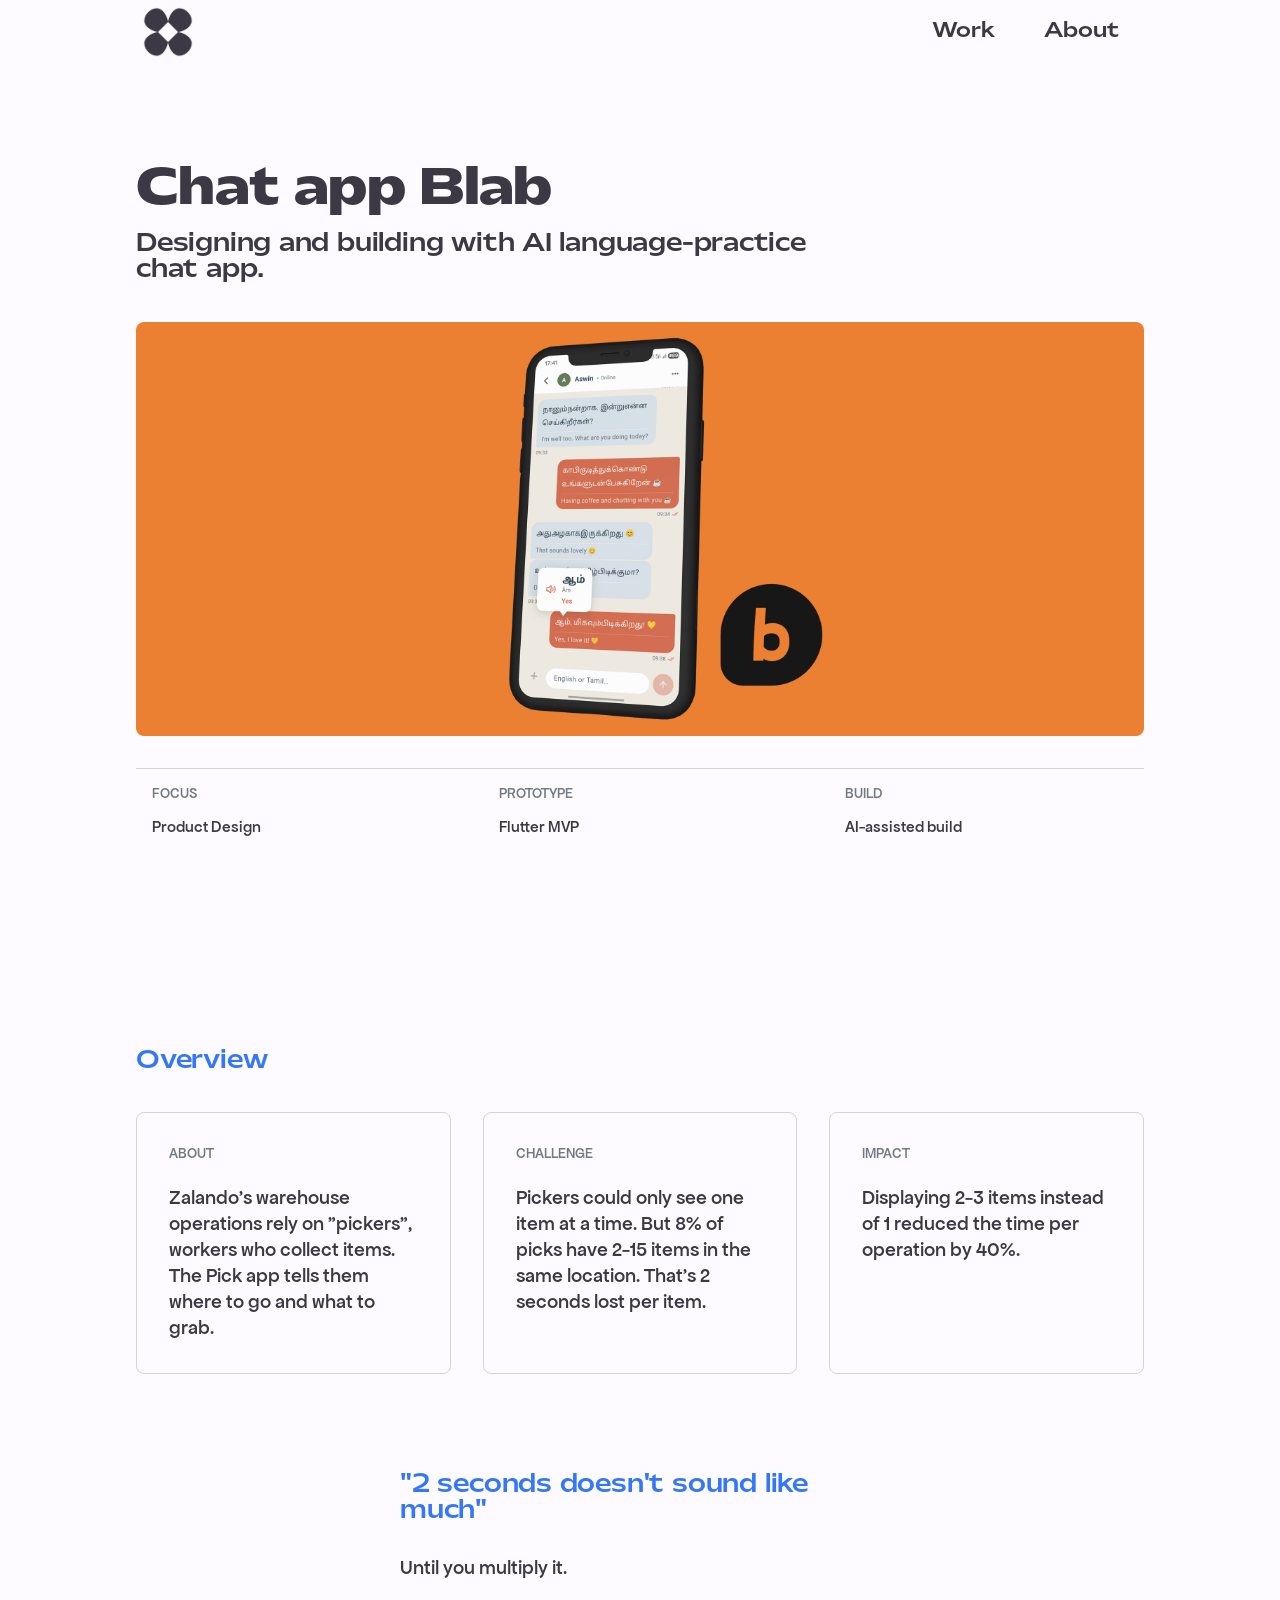
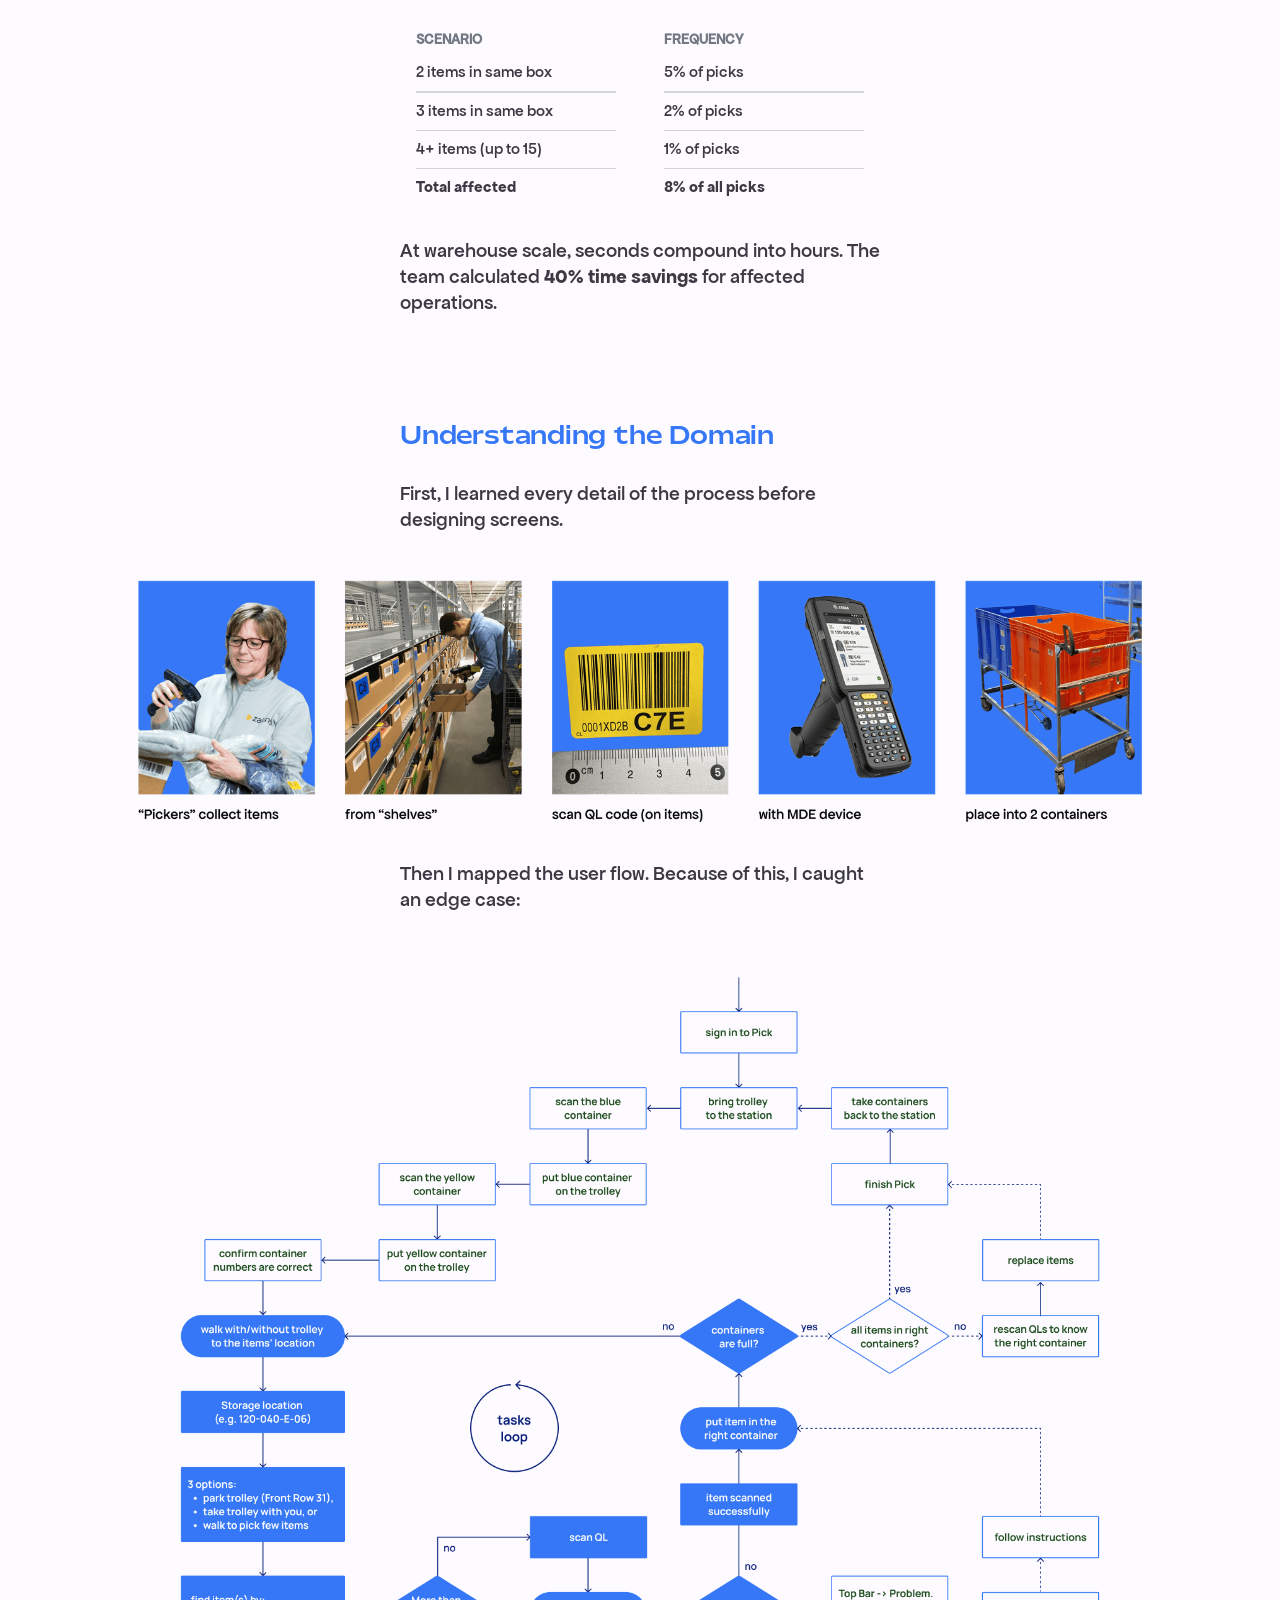
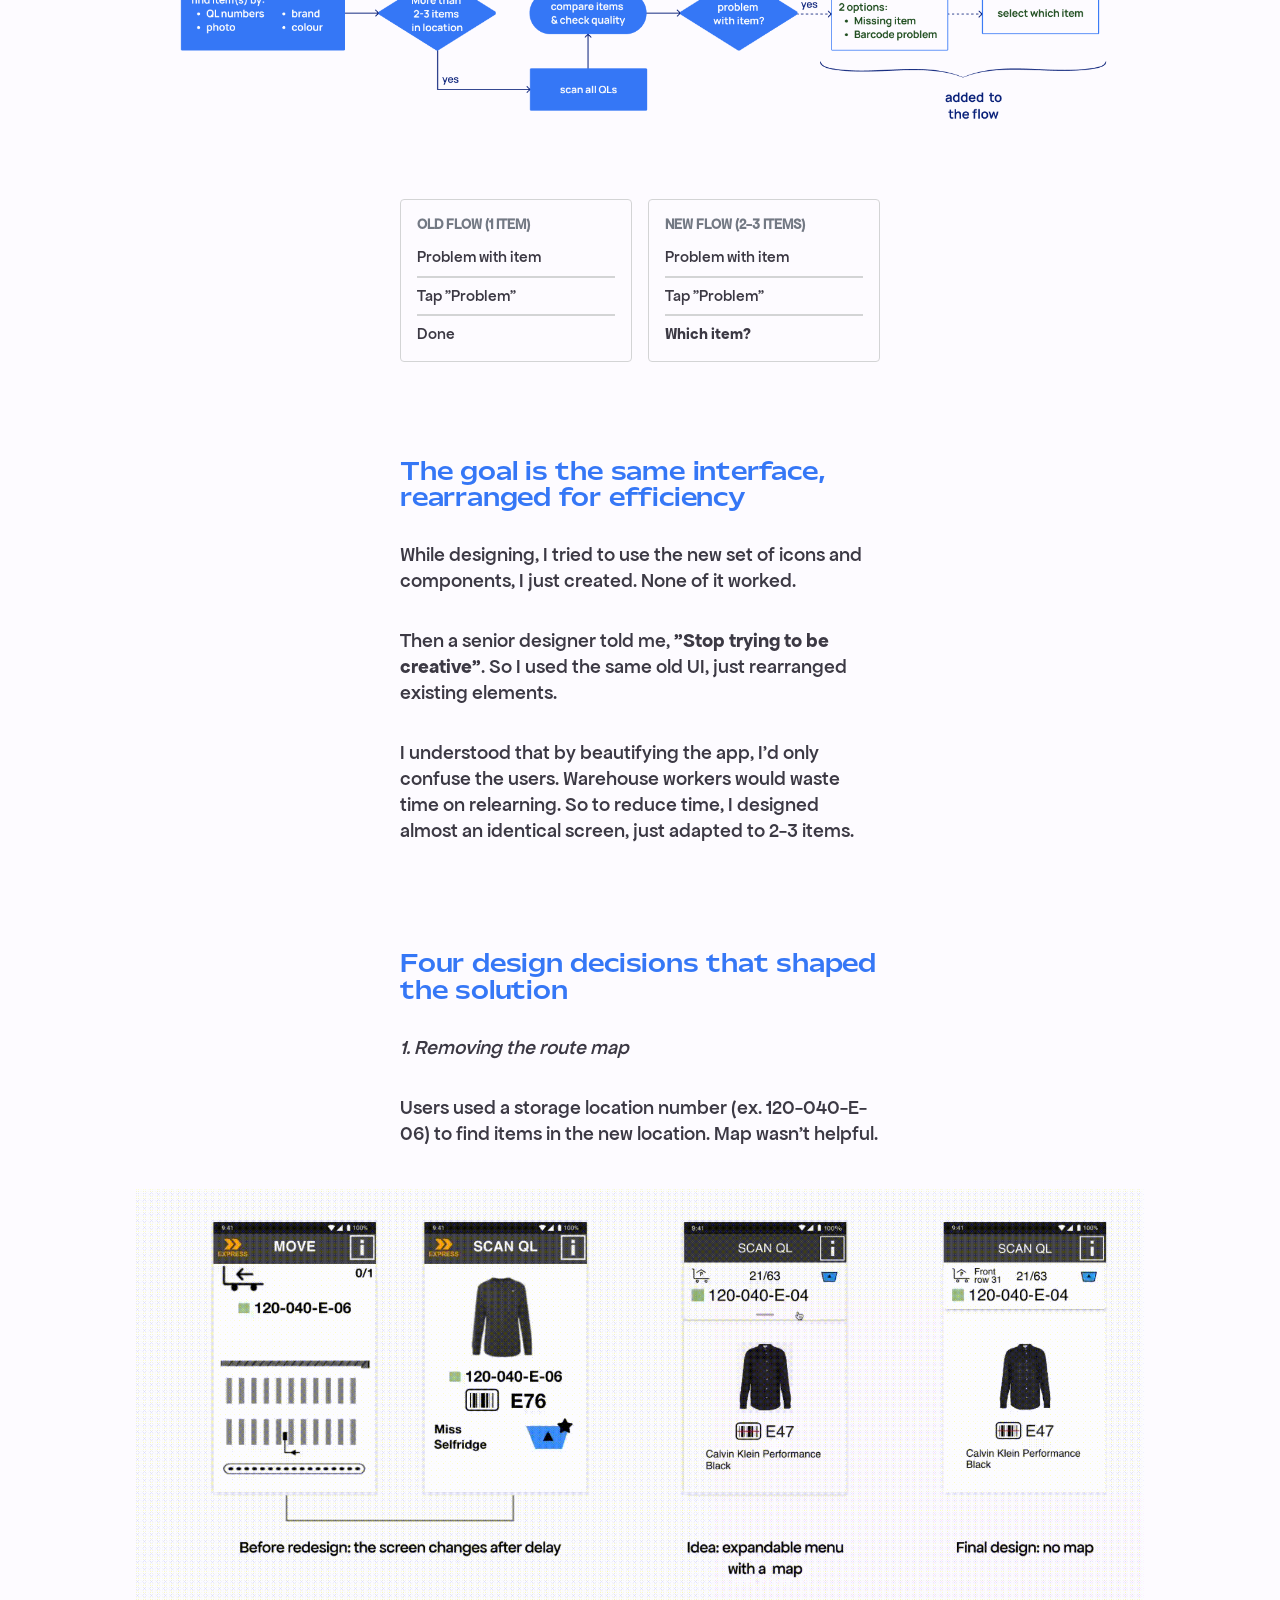
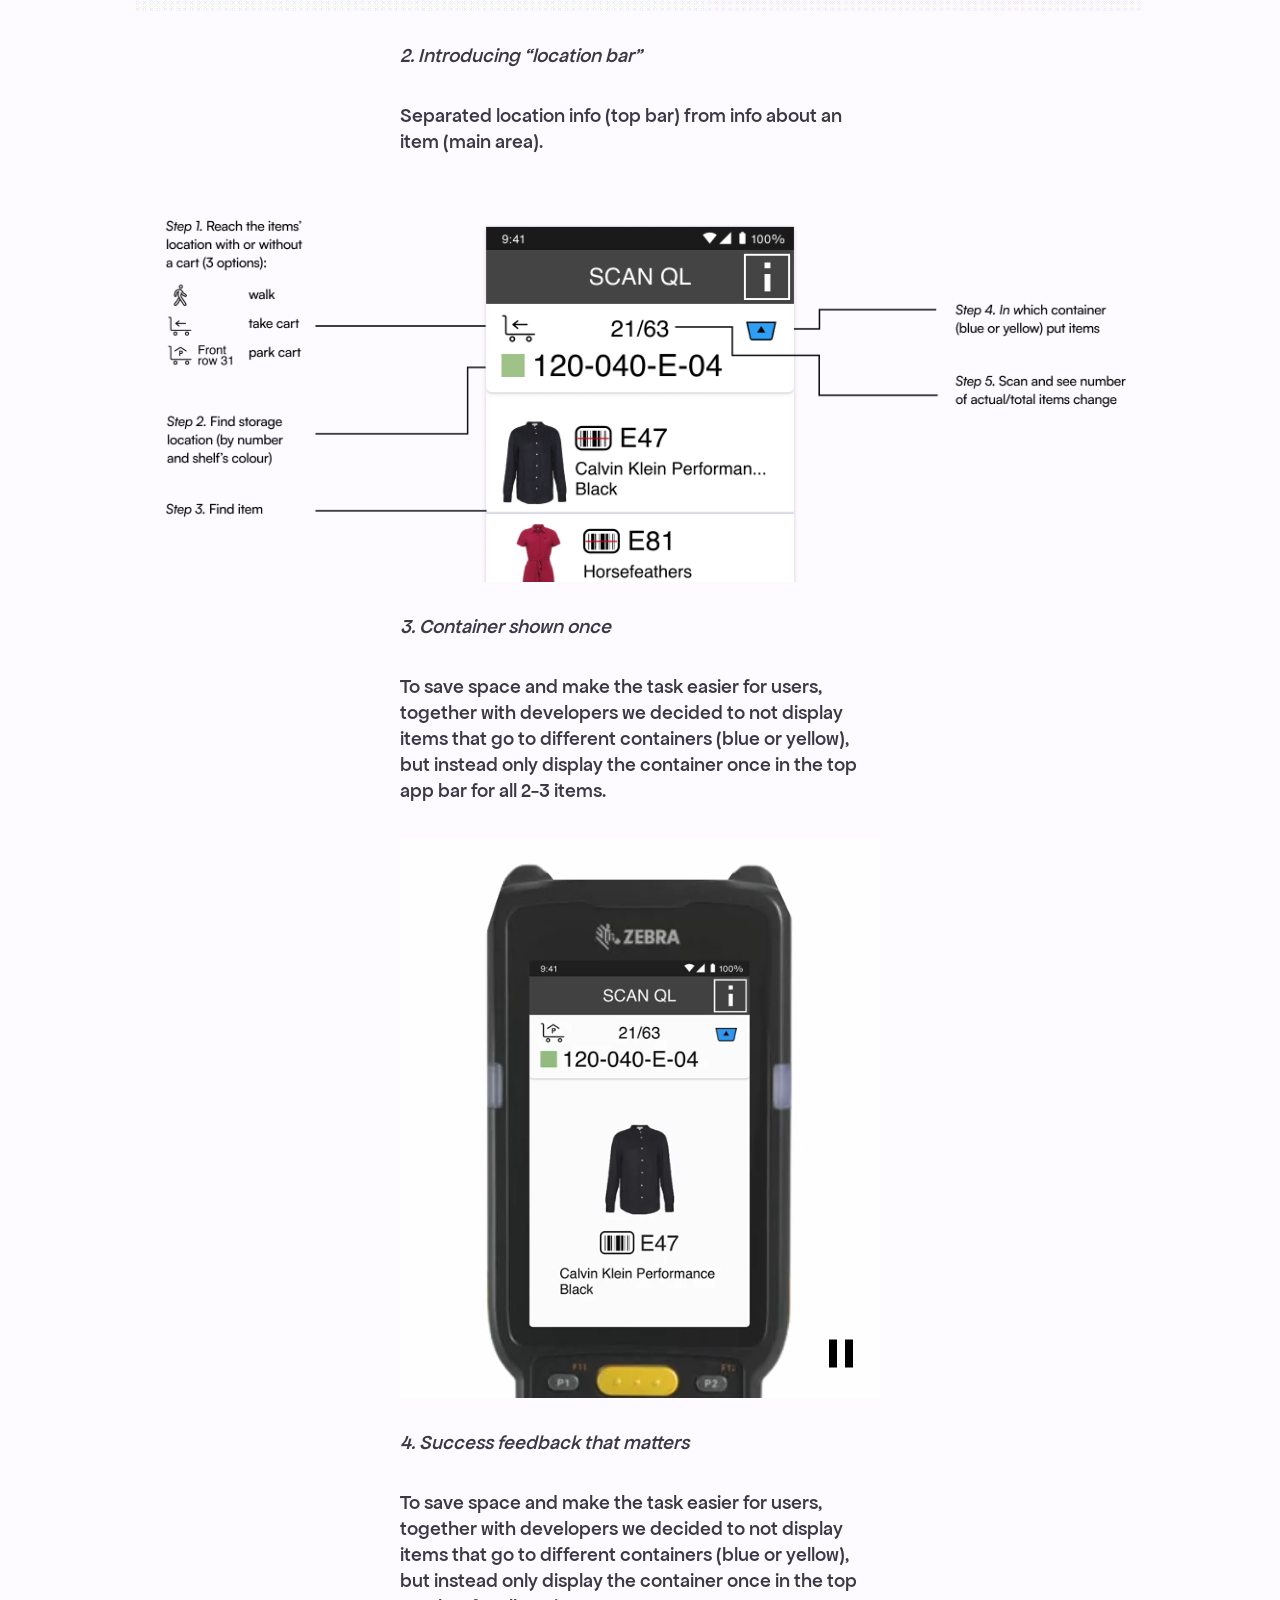
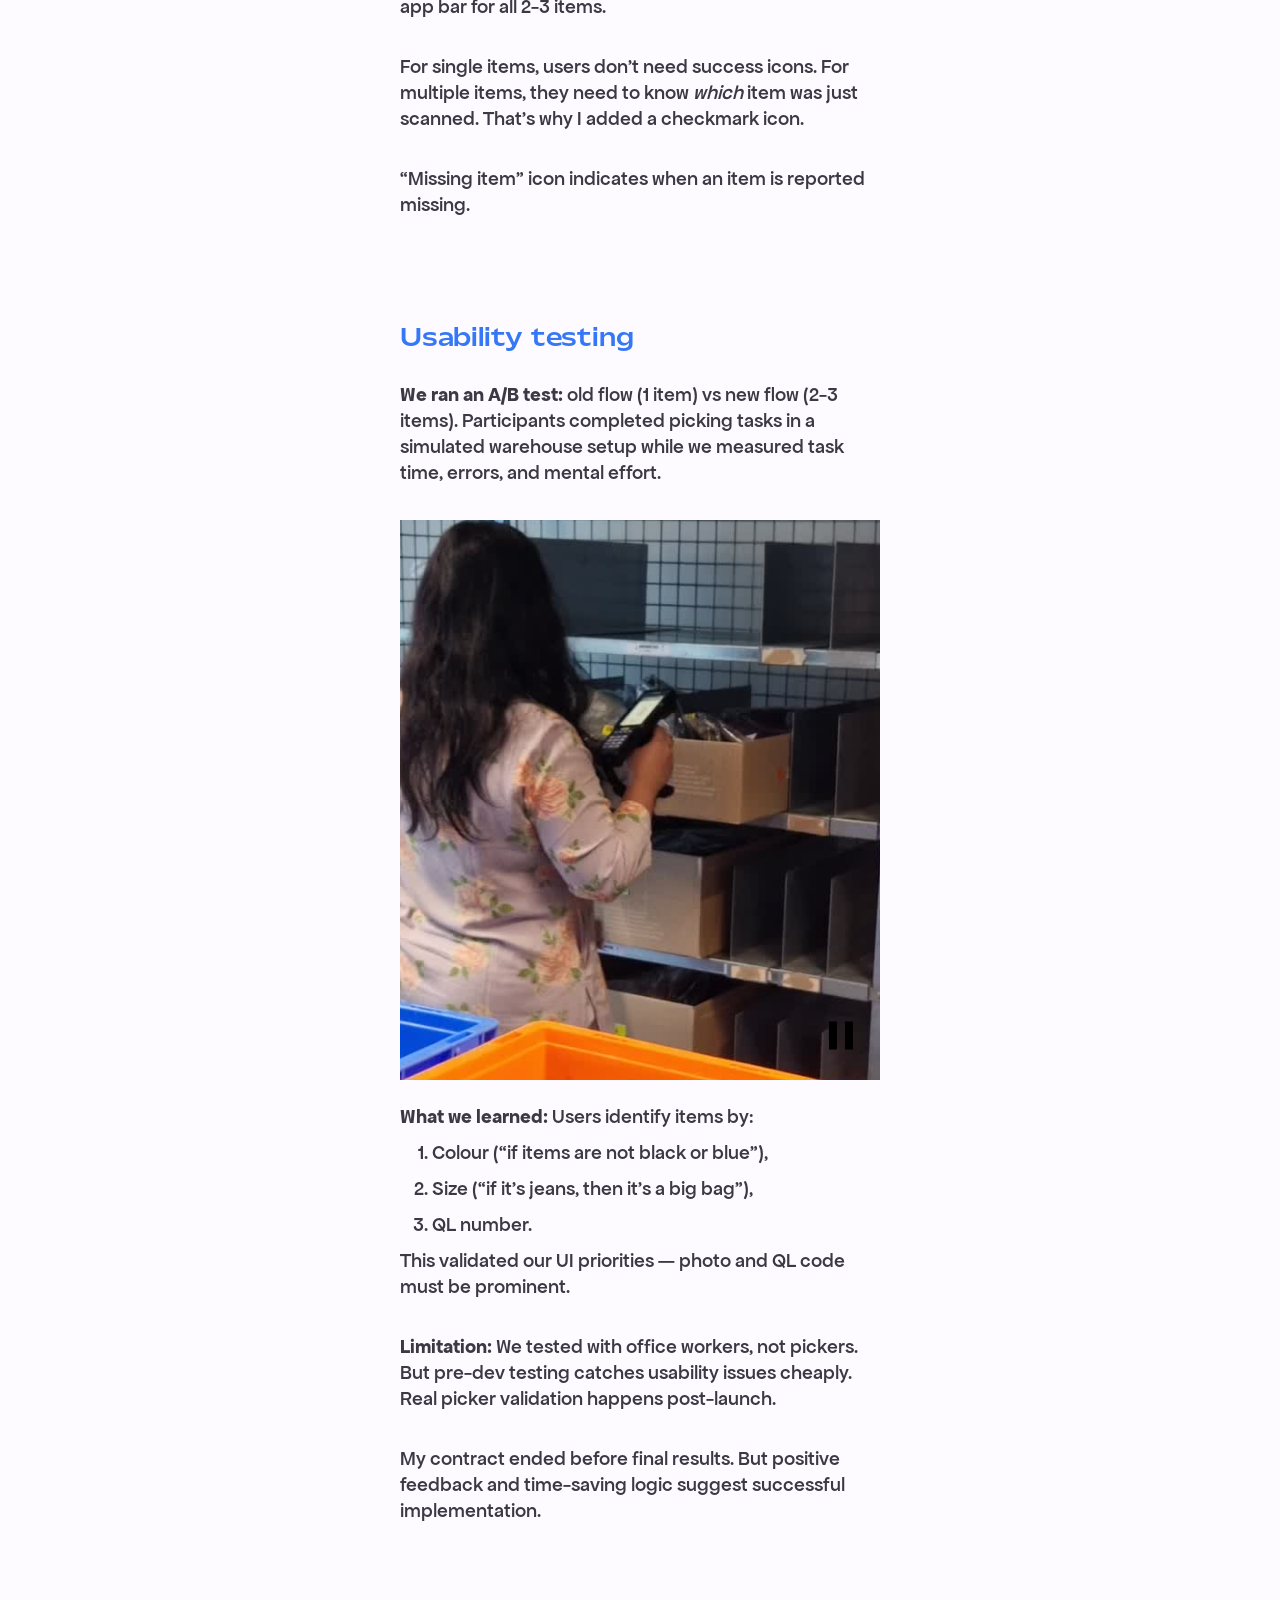
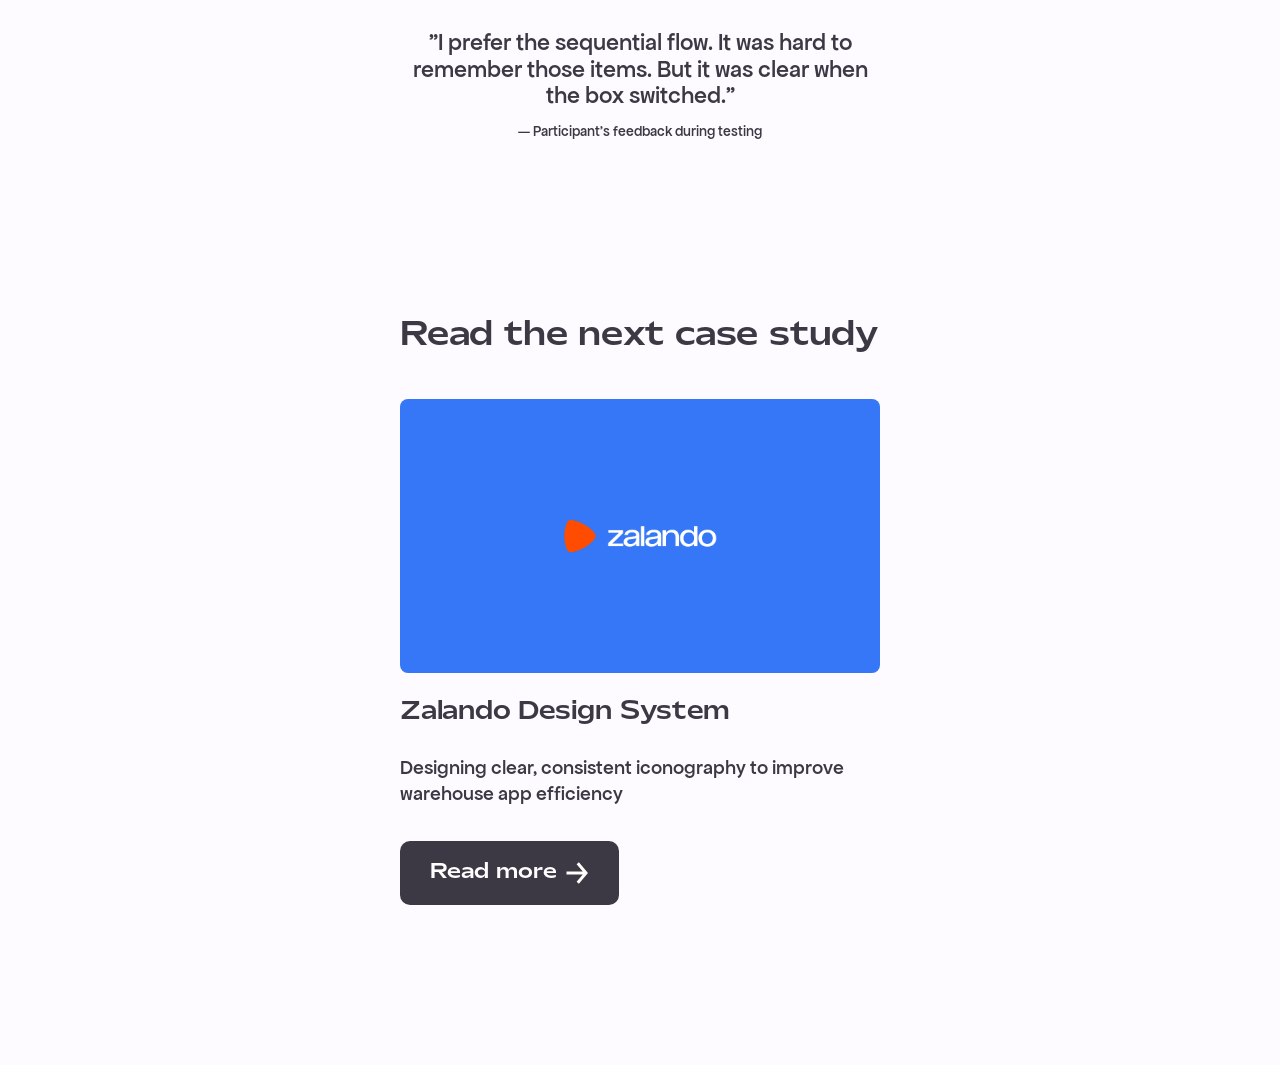
==== commit 4e5b0ca6: "Tighten Blab case study hero spacing" ====
--- a/blab-case-study.html
+++ b/blab-case-study.html
@@ -32,7 +32,7 @@
       <div class="menu-button w-nav-button"><img src="images/menu-icon.png" loading="lazy" alt="hamburger menu"></div>
     </div>
   </div>
-  <section class="section-project-overview">
+  <section class="section-project-overview is-blab-case-study">
     <div data-figma-id="329:5405" class="container-large">
       <div class="content-wrap">
         <div class="hero-container">
--- a/css/nastias-portfolio.webflow.css
+++ b/css/nastias-portfolio.webflow.css
@@ -529,6 +529,10 @@
   display: flex;
 }
 
+.section-project-overview.is-blab-case-study .container-large {
+  grid-row-gap: 2rem;
+}
+
 .content-wrap {
   grid-column-gap: 2rem;
   grid-row-gap: 2rem;
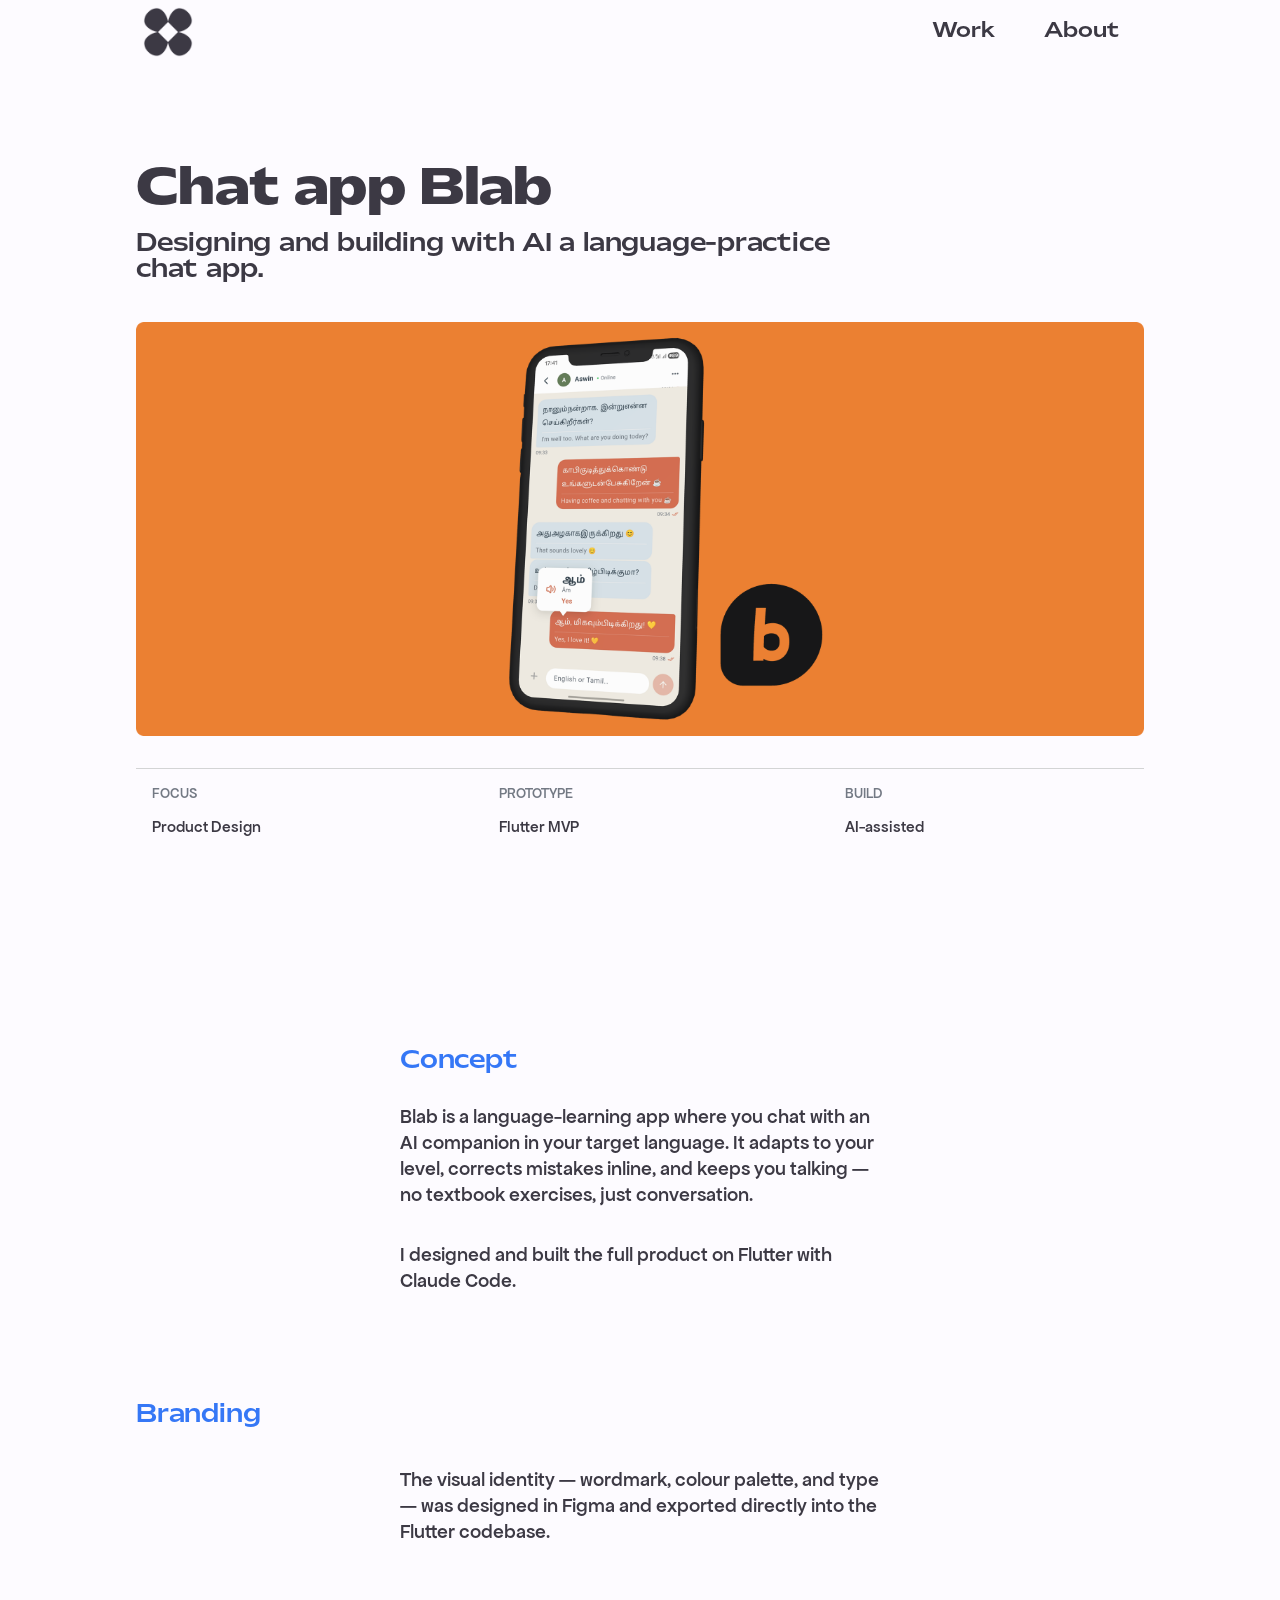
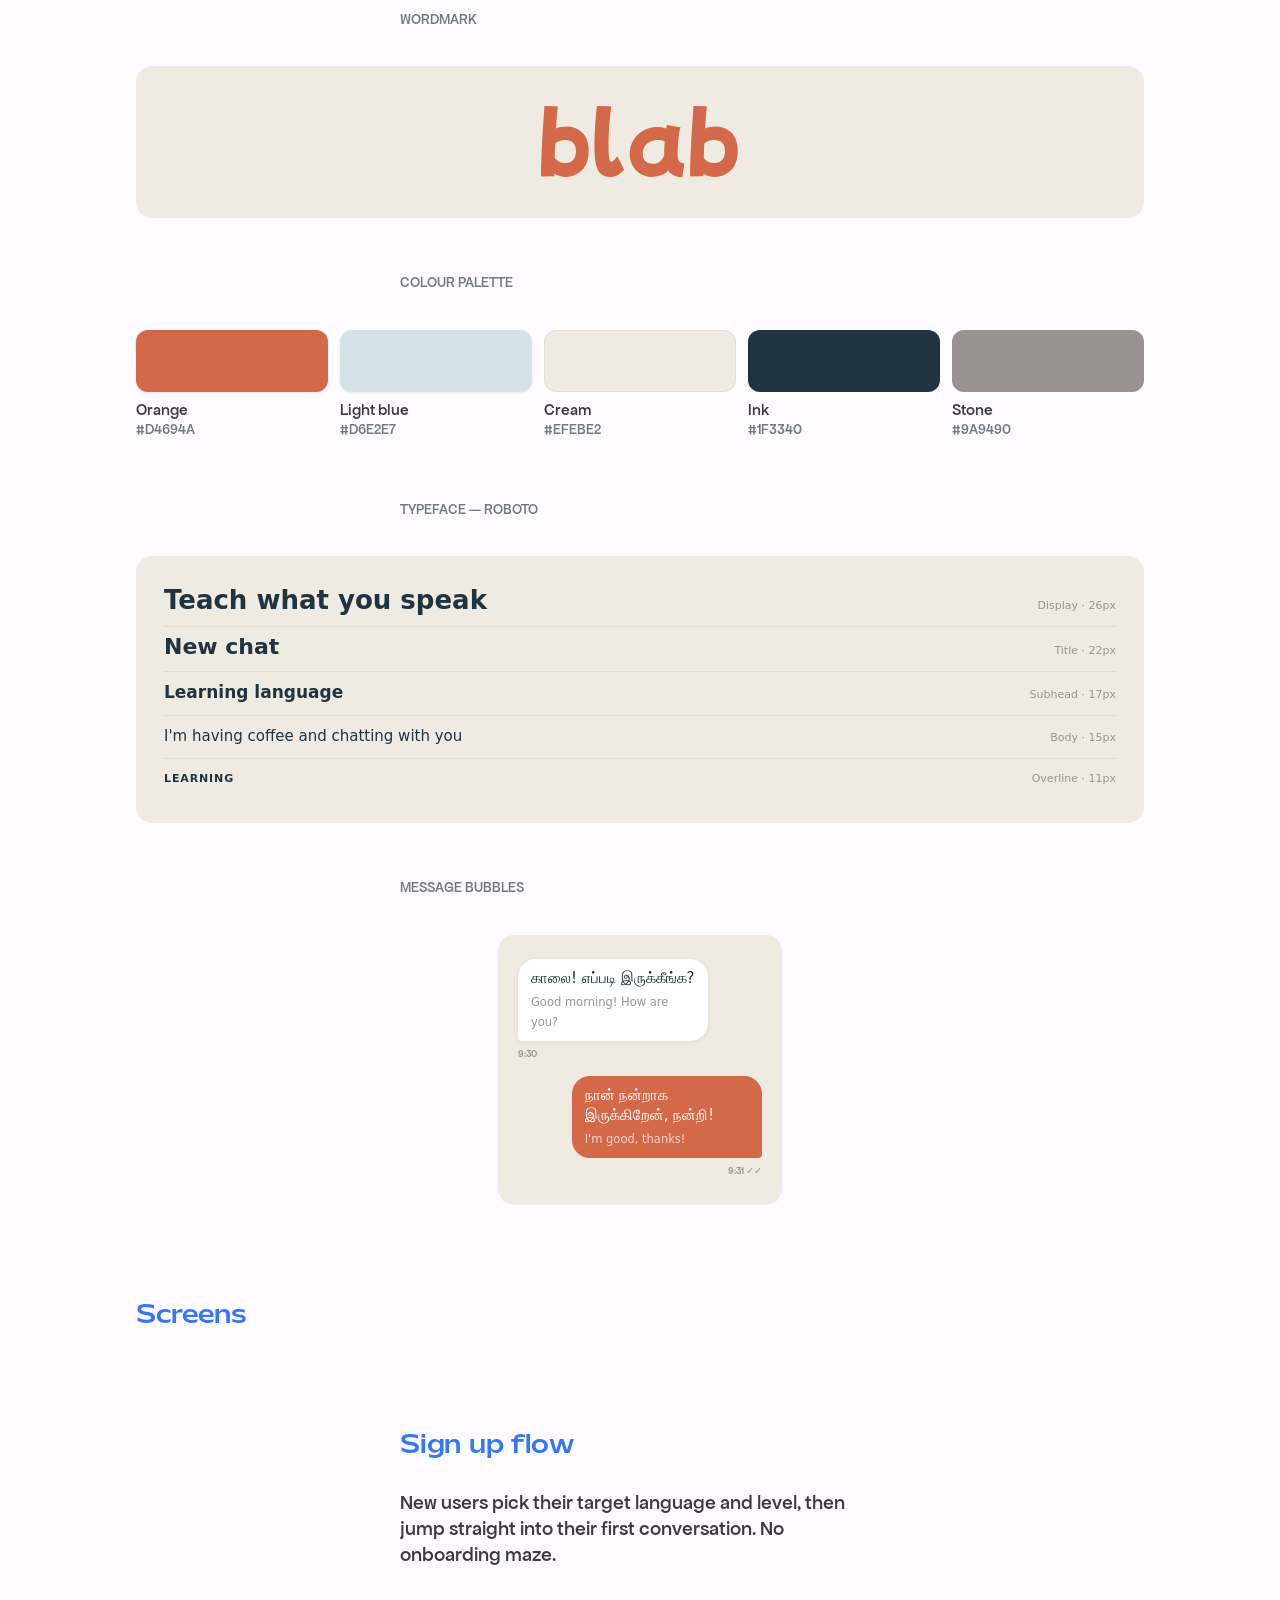
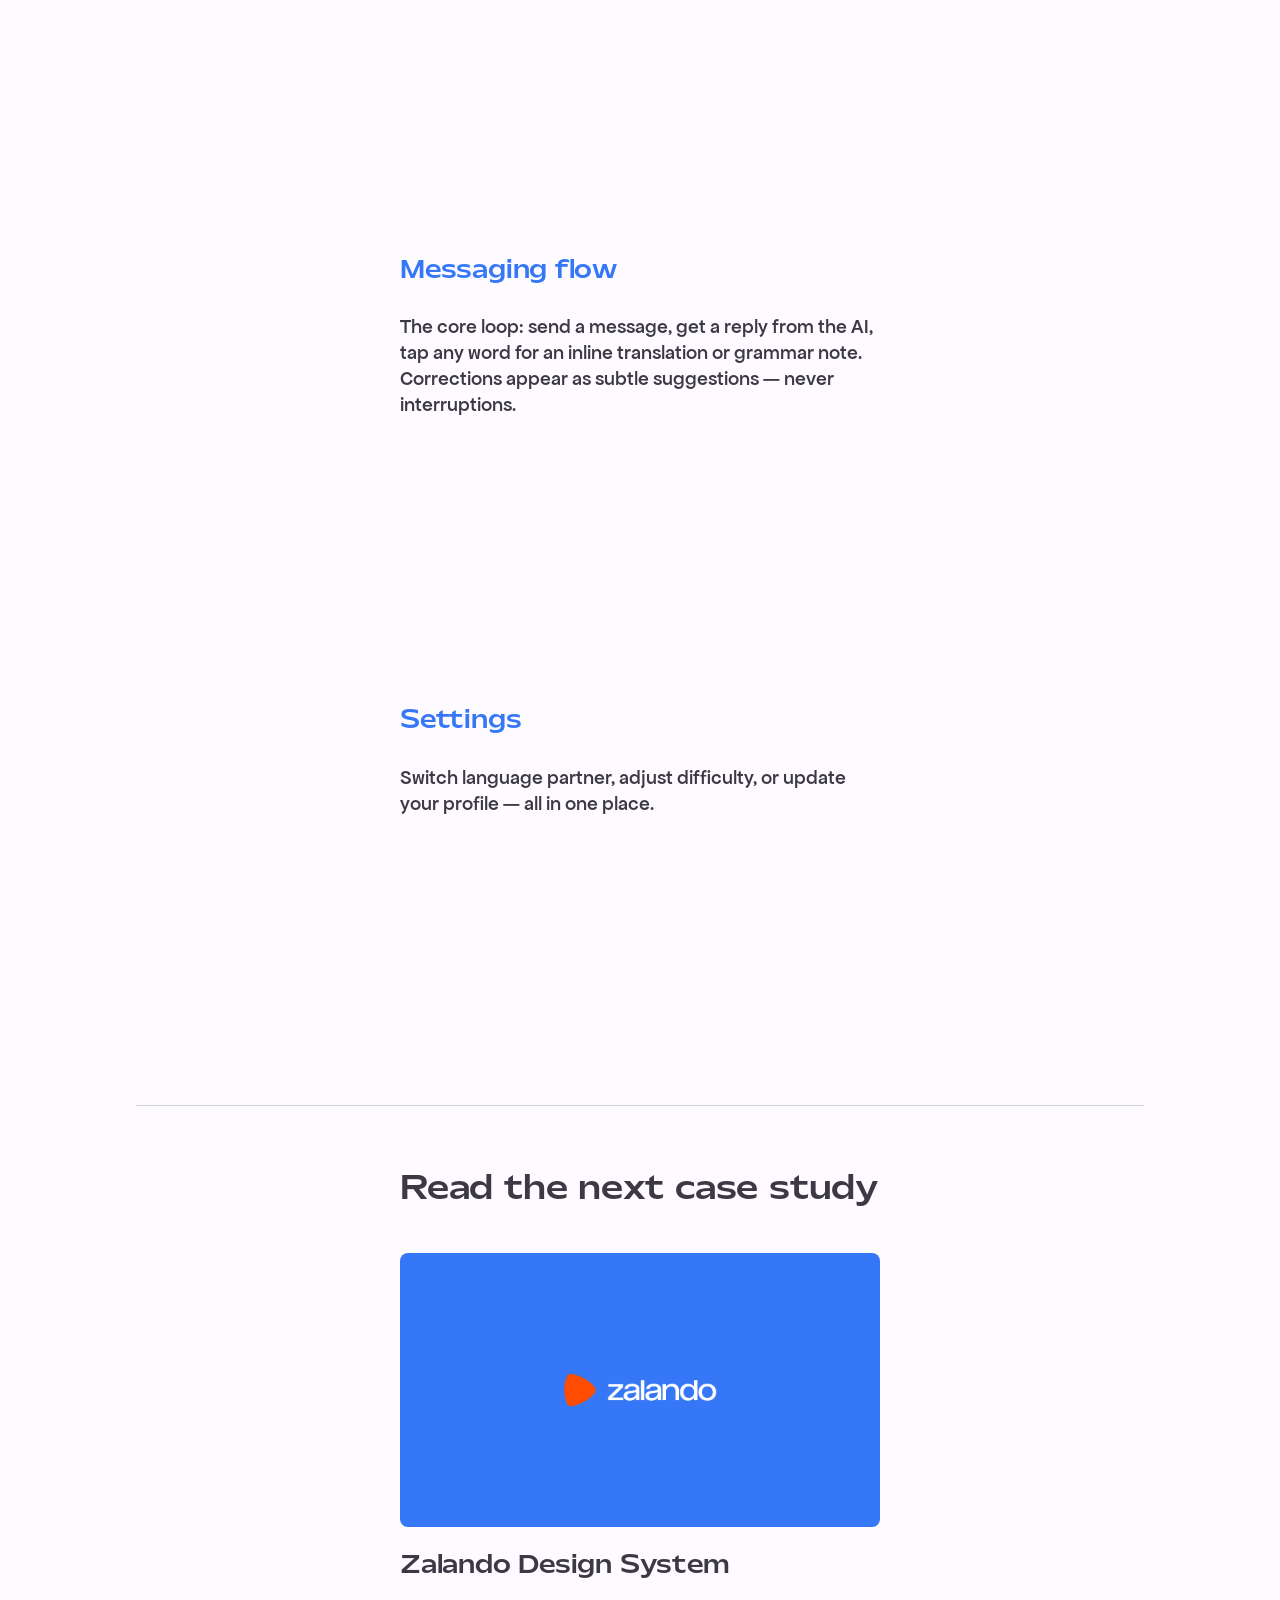
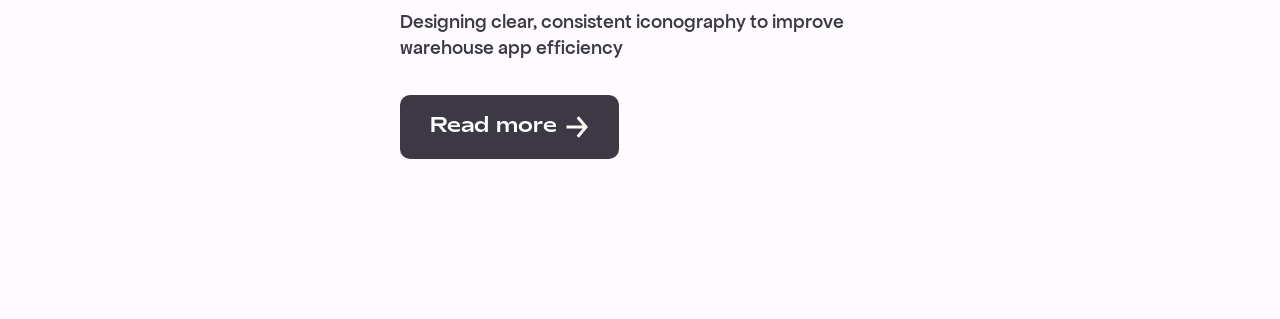
==== commit a3dbaa71: "Add Blab case study content — branding, screens, videos" ====
--- a/blab-case-study.html
+++ b/blab-case-study.html
@@ -4,10 +4,10 @@
   <meta charset="utf-8">
   <title>Chat app Blab</title>
   <meta content="Chat app Blab" property="og:title">
-  <meta content="Designing and building with AI language-practice chat app." property="og:description">
+  <meta content="Designing and building with AI a language-practice chat app." property="og:description">
   <meta content="images/blab-cover.png" property="og:image">
   <meta content="Chat app Blab" property="twitter:title">
-  <meta content="Designing and building with AI language-practice chat app." property="twitter:description">
+  <meta content="Designing and building with AI a language-practice chat app." property="twitter:description">
   <meta content="width=device-width, initial-scale=1" name="viewport">
   <link href="css/normalize.css" rel="stylesheet" type="text/css">
   <link href="css/webflow.css" rel="stylesheet" type="text/css">
@@ -20,7 +20,7 @@
 <body>
   <div data-animation="default" data-collapse="medium" data-duration="400" data-easing="ease" data-easing2="ease" role="banner" class="navbar w-nav">
     <div class="container-nav w-container">
-      <a data-w-id="da603173-9a21-399c-d5eb-7a015116b552" href="index.html" class="brand w-nav-brand"><img src="images/Logo-nastia-design-black.png" loading="lazy" data-w-id="19a6f81d-fcb1-cbcb-d2e4-5cbb787d4153" alt="Logo in shape of a flower nastia design black"></a>
+      <a data-w-id="da603173-9a21-399c-d5eb-7a015116b552" href="index.html" class="brand w-nav-brand"><img src="images/Logo-nastia-design-black.png" loading="lazy" alt="Logo in shape of a flower nastia design black"></a>
       <nav role="navigation" class="nav-menu-mobile w-nav-menu">
         <a href="index.html" class="nav-link w-inline-block">
           <div>Work</div>
@@ -32,6 +32,8 @@
       <div class="menu-button w-nav-button"><img src="images/menu-icon.png" loading="lazy" alt="hamburger menu"></div>
     </div>
   </div>
+
+  <!-- Hero -->
   <section class="section-project-overview is-blab-case-study">
     <div data-figma-id="329:5405" class="container-large">
       <div class="content-wrap">
@@ -40,14 +42,14 @@
             <div class="header-wrapper">
               <p data-figma-id="329:5407" class="heading-2">Chat app Blab</p>
             </div>
-            <p data-figma-id="329:5408" class="heading-4">Designing and building with AI language-practice chat app.<br></p>
+            <p data-figma-id="329:5408" class="heading-4">Designing and building with AI a language-practice chat app.<br></p>
           </div>
         </div>
       </div><img src="images/blab-cover.png" loading="lazy" alt="Blab chat app cover with a tilted phone mockup and Blab logo on an orange background.">
       <div class="content-wrap">
         <div>
           <div class="line"></div>
-          <div id="w-node-d41c5760-57d7-cba1-6a1e-2e1a0181bec9-19d5c138" class="w-layout-layout project-details wf-layout-layout">
+          <div class="w-layout-layout project-details wf-layout-layout" style="display:grid;grid-template-columns:1fr 1fr 1fr;grid-template-rows:auto;">
             <div class="w-layout-cell cell-dna-small">
               <div class="paragraph-small-caps">Focus</div>
               <div class="note-for-image">Product Design</div>
@@ -58,267 +60,238 @@
             </div>
             <div class="w-layout-cell cell-dna-small">
               <div class="paragraph-small-caps">Build</div>
-              <div class="note-for-image">AI-assisted build</div>
+              <div class="note-for-image">AI-assisted</div>
             </div>
           </div>
         </div>
       </div>
     </div>
   </section>
+
   <section class="section-project-content">
-    <div data-figma-id="329:5405" class="container-large">
-      <div class="content-wrap">
-        <p data-figma-id="227:571" class="heading-4 is-blue">Overview</p>
-        <div id="w-node-a3b5fc84-7303-91d0-ec58-a34733af804d-19d5c138" class="w-layout-layout table-dna wf-layout-layout">
-          <div class="w-layout-cell cell-dna-big is-gray">
-            <div class="paragraph-small-caps">About</div>
-            <div class="paragraph">Zalando&#x27;s warehouse operations rely on &quot;pickers&quot;, workers who collect items. The Pick app tells them where to go and what to grab.</div>
-          </div>
-          <div class="w-layout-cell cell-dna-big is-gray">
-            <div class="paragraph-small-caps">Challenge</div>
-            <div class="paragraph">Pickers could only see one item at a time. But 8% of picks have 2-15 items in the same location. That&#x27;s 2 seconds lost per item.<br></div>
-          </div>
-          <div class="w-layout-cell cell-dna-big is-gray">
-            <div class="paragraph-small-caps">Impact</div>
-            <div class="paragraph">Displaying 2-3 items instead of 1 reduced the time per operation by 40%.<br></div>
-          </div>
-        </div>
-      </div>
-    </div>
-    <div data-figma-id="329:5405" class="container-large">
-      <div class="content-wrap">
-        <div class="container-small">
-          <div class="hero-container">
-            <div data-figma-id="227:573" class="paragraph-container">
-              <p data-figma-id="227:571" class="heading-4 is-blue">&quot;2 seconds doesn&#x27;t sound like much&quot;</p>
-              <p data-figma-id="227:572" class="paragraph">Until you multiply it.</p>
-              <div id="w-node-a3b5fc84-7303-91d0-ec58-a34733af8068-19d5c138" class="w-layout-layout before-after-dna wf-layout-layout">
-                <div class="w-layout-cell cell-dna-small">
-                  <div class="paragraph-small-caps"><strong>Scenario</strong></div>
-                  <div class="note-for-image">2 items in same box</div>
-                  <div class="line"></div>
-                  <div class="note-for-image">3 items in same box</div>
-                  <div class="line"></div>
-                  <div class="note-for-image">4+ items (up to 15)</div>
-                  <div class="line"></div>
-                  <div class="note-for-image bold-text"><strong>Total affected</strong></div>
-                </div>
-                <div class="w-layout-cell cell-dna-small">
-                  <div class="paragraph-small-caps"><strong>Frequency</strong></div>
-                  <div class="note-for-image">5% of picks</div>
-                  <div class="line"></div>
-                  <div class="note-for-image">2% of picks</div>
-                  <div class="line"></div>
-                  <div class="note-for-image">1% of picks</div>
-                  <div class="line"></div>
-                  <div class="note-for-image bold-text">8% of all picks</div>
-                </div>
-              </div>
-              <p data-figma-id="227:572" class="paragraph">At warehouse scale, seconds compound into hours. The team calculated <strong class="bold-text">40% time savings</strong> for affected operations.</p>
-            </div>
-          </div>
-        </div>
-      </div>
-    </div>
-    <div data-figma-id="329:5405" class="container-large">
-      <div class="content-wrap">
-        <div class="container-small">
-          <div class="hero-container">
-            <div data-figma-id="227:573" class="paragraph-container">
-              <p data-figma-id="227:571" class="heading-4 is-blue">Understanding the Domain</p>
-              <p data-figma-id="227:572" class="paragraph">First, I learned every detail of the process before designing screens.</p>
-            </div>
-          </div>
-        </div><img src="images/pick-warehouse-jargon.png" loading="lazy" sizes="(max-width: 3137px) 100vw, 3137px" srcset="images/675a3b4ec3567b1da619d190a719485a_pick-warehouse-jargon-p-500.png 500w, images/675a3b4ec3567b1da619d190a719485a_pick-warehouse-jargon-p-800.png 800w, images/675a3b4ec3567b1da619d190a719485a_pick-warehouse-jargon-p-1080.png 1080w, images/675a3b4ec3567b1da619d190a719485a_pick-warehouse-jargon-p-1600.png 1600w, images/675a3b4ec3567b1da619d190a719485a_pick-warehouse-jargon-p-2000.png 2000w, images/675a3b4ec3567b1da619d190a719485a_pick-warehouse-jargon-p-2600.png 2600w, images/pick-warehouse-jargon.png 3137w" alt="Five images illustrating warehouse picking: woman scanning a clothing package, man scanning a box on shelf, yellow barcode label with code C7E, handheld barcode scanner device, and a metal cart with blue and orange plastic bins.">
-        <div class="container-small">
-          <div class="hero-container">
-            <div data-figma-id="227:573" class="paragraph-container">
-              <p data-figma-id="227:572" class="paragraph">Then I mapped the user flow. Because of this, I caught an edge case:</p>
-            </div>
-          </div>
-        </div><img class="pick-plan" src="images/Pick---user-flow.png" data-figma-image-id="6825c9ef1ab43292afdb577b" alt="Pick - user flow" data-figma-id="329:5413" data-figma-image-hash="d69079332ec899e1f112302986843e1e" loading="lazy">
-        <div class="container-small">
-          <div class="hero-container">
-            <div data-figma-id="227:573" class="paragraph-container">
-              <div id="w-node-_90b38740-571f-6462-563a-de33626b5296-19d5c138" class="w-layout-layout before-after-dna wf-layout-layout">
-                <div class="w-layout-cell cell-dna-small is-gray">
-                  <div class="paragraph-small-caps"><strong>OLD FLOW (1 item)</strong></div>
-                  <div class="note-for-image">Problem with item </div>
-                  <div class="line"></div>
-                  <div class="note-for-image">Tap &quot;Problem&quot; </div>
-                  <div class="line"></div>
-                  <div class="note-for-image">Done</div>
-                </div>
-                <div class="w-layout-cell cell-dna-small is-gray">
-                  <div class="paragraph-small-caps"><strong>New FLOW (2-3 items)</strong></div>
-                  <div class="note-for-image">Problem with item</div>
-                  <div class="line"></div>
-                  <div class="note-for-image">Tap &quot;Problem&quot;</div>
-                  <div class="line"></div>
-                  <div class="note-for-image bold-text">Which item?</div>
-                </div>
-              </div>
-            </div>
-          </div>
-        </div>
-      </div>
-    </div>
-    <div data-figma-id="329:5405" class="container-large">
-      <div class="content-wrap">
-        <div class="container-small">
-          <div class="hero-container">
-            <div data-figma-id="227:573" class="paragraph-container">
-              <p data-figma-id="227:571" class="heading-4 is-blue">The goal is the same interface, rearranged for efficiency</p>
-              <p data-figma-id="227:572" class="paragraph">While designing, I tried to use the new set of icons and components, I just created. None of it worked.</p>
-              <p data-figma-id="227:572" class="paragraph">Then a senior designer told me, <strong class="bold-text">&quot;Stop trying to be creative&quot;</strong>. So I used the same old UI, just rearranged existing elements.</p>
-              <p data-figma-id="227:572" class="paragraph">I understood that by beautifying the app, I&#x27;d only confuse the users. Warehouse workers would waste time on relearning. So to reduce time, I designed almost an identical screen, just adapted to 2-3 items. </p>
-            </div>
-          </div>
-        </div>
-      </div>
-    </div>
-    <div data-figma-id="329:5405" class="container-large">
-      <div class="content-wrap">
-        <div class="container-small">
-          <div class="hero-container">
-            <div data-figma-id="227:573" class="paragraph-container">
-              <p data-figma-id="227:571" class="heading-4 is-blue">Four design decisions that shaped the solution</p>
-              <p data-figma-id="227:572" class="paragraph"><em>1. Removing the route map</em></p>
-              <p data-figma-id="227:572" class="paragraph">Users used a storage location number (ex. 120-040-E-06) to find items in the new location. Map wasn&#x27;t helpful.</p>
-            </div>
-          </div>
-        </div><img class="pick---map" src="images/pick---map.gif" data-figma-image-id="6825c9f11ab43292afdb5803" alt="pick app - map and its absence" data-figma-id="329:5417" data-figma-image-hash="0d9c26d181c68ec3c8acc5fc0f45afc2" loading="lazy">
-        <div class="container-small">
-          <div class="hero-container">
-            <div data-figma-id="227:573" class="paragraph-container">
-              <p data-figma-id="227:572" class="paragraph"><em>2. Introducing “location bar”</em></p>
-              <p data-figma-id="227:572" class="paragraph">Separated location info (top bar) from info about an item (main area).</p>
-            </div>
-          </div>
-        </div>
-        <div class="content-wrap"><img class="pick---map" src="images/pick---location-bar.png" data-figma-image-id="6825c9f11ab43292afdb5803" alt="pick - location bar" data-figma-id="329:5417" data-figma-image-hash="0d9c26d181c68ec3c8acc5fc0f45afc2" loading="lazy"></div>
-        <div class="container-small">
-          <div class="hero-container">
-            <div data-figma-id="227:573" class="paragraph-container">
-              <p data-figma-id="227:572" class="paragraph"><em>3. Container shown once</em></p>
-              <p data-figma-id="227:572" class="paragraph">To save space and make the task easier for users, together with developers we decided to not display items that go to different containers (blue or yellow), but instead only display the container once in the top app bar for all 2-3 items.</p>
-              <div data-poster-url="videos/Pick---prototype-poster-00001.jpg" data-video-urls="videos/Pick---prototype-transcode.mp4,videos/Pick---prototype-transcode.webm" data-autoplay="true" data-loop="true" data-wf-ignore="true" class="pick-video-small w-background-video w-background-video-atom"><video id="b65ea7b4-c97d-d265-a681-4d8b4022b173-video" autoplay="" loop="" style="background-image:url(&quot;videos/Pick---prototype-poster-00001.jpg&quot;)" muted="" playsinline="" data-wf-ignore="true" data-object-fit="cover">
-                  <source src="videos/Pick---prototype-transcode.mp4" data-wf-ignore="true">
-                  <source src="videos/Pick---prototype-transcode.webm" data-wf-ignore="true">
-                </video><noscript>
-                  <style>
-  [data-wf-bgvideo-fallback-img] {
-    display: none;
-  }
-  @media (prefers-reduced-motion: reduce) {
-    [data-wf-bgvideo-fallback-img] {
-      position: absolute;
-      z-index: -100;
-      display: inline-block;
-      height: 100%;
-      width: 100%;
-      object-fit: cover;
-    }
-  }</style><img data-wf-bgvideo-fallback-img="true" src="videos/Pick---prototype-poster-00001.jpg" alt="">
-                </noscript>
-                <div aria-live="polite"><button type="button" data-w-bg-video-control="true" aria-controls="b65ea7b4-c97d-d265-a681-4d8b4022b173-video" class="w-backgroundvideo-backgroundvideoplaypausebutton w-background-video--control"><span><img src="images/material-symbols_pause.svg" loading="eager" alt="Pause video"></span><span hidden=""><img loading="lazy" alt="Play video" src="images/mdi_play.svg"></span></button></div>
-              </div>
-            </div>
-          </div>
-        </div>
-        <div class="container-small">
-          <div class="hero-container">
-            <div data-figma-id="227:573" class="paragraph-container">
-              <p data-figma-id="227:572" class="paragraph"><em>4. Success feedback that matters</em></p>
-              <p data-figma-id="227:572" class="paragraph">To save space and make the task easier for users, together with developers we decided to not display items that go to different containers (blue or yellow), but instead only display the container once in the top app bar for all 2-3 items.</p>
-              <p data-figma-id="227:572" class="paragraph">For single items, users don&#x27;t need success icons. For multiple items, they need to know <em>which</em> item was just scanned. That&#x27;s why I added a checkmark icon.</p>
-              <p data-figma-id="227:572" class="paragraph">“Missing item” icon indicates when an item is reported missing.</p>
-            </div>
-          </div>
-        </div>
-      </div>
-    </div>
-    <div data-figma-id="329:5405" class="container-large">
-      <div class="content-wrap">
-        <div class="container-small">
-          <div class="hero-container">
-            <div data-figma-id="227:573" class="paragraph-container">
-              <p data-figma-id="227:571" class="heading-4 is-blue">Usability testing</p>
-              <p data-figma-id="227:572" class="paragraph"><strong class="bold-text">We ran an A/B test: </strong>old flow (1 item) vs new flow (2-3 items). Participants completed picking tasks in a simulated warehouse setup while we measured task time, errors, and mental effort.</p>
-              <div data-poster-url="videos/Pick---research-video-poster-00001.jpg" data-video-urls="videos/Pick---research-video-transcode.mp4,videos/Pick---research-video-transcode.webm" data-autoplay="true" data-loop="true" data-wf-ignore="true" class="pick-video-small w-background-video w-background-video-atom"><video id="62bfd947-6db8-6662-1493-818f3a926ded-video" autoplay="" loop="" style="background-image:url(&quot;videos/Pick---research-video-poster-00001.jpg&quot;)" muted="" playsinline="" data-wf-ignore="true" data-object-fit="cover">
-                  <source src="videos/Pick---research-video-transcode.mp4" data-wf-ignore="true">
-                  <source src="videos/Pick---research-video-transcode.webm" data-wf-ignore="true">
-                </video><noscript>
-                  <style>
-  [data-wf-bgvideo-fallback-img] {
-    display: none;
-  }
-  @media (prefers-reduced-motion: reduce) {
-    [data-wf-bgvideo-fallback-img] {
-      position: absolute;
-      z-index: -100;
-      display: inline-block;
-      height: 100%;
-      width: 100%;
-      object-fit: cover;
-    }
-  }</style><img data-wf-bgvideo-fallback-img="true" src="videos/Pick---research-video-poster-00001.jpg" alt="">
-                </noscript>
-                <div aria-live="polite"><button type="button" data-w-bg-video-control="true" aria-controls="62bfd947-6db8-6662-1493-818f3a926ded-video" class="w-backgroundvideo-backgroundvideoplaypausebutton w-background-video--control"><span><img src="images/material-symbols_pause.svg" loading="eager" alt="Pause video"></span><span hidden=""><img loading="lazy" alt="Play video" src="images/mdi_play.svg"></span></button></div>
-              </div>
-              <div>
-                <p data-figma-id="227:572" class="paragraph"><strong class="bold-text">What we learned:</strong> Users identify items by:</p>
-                <ul role="list" class="list">
-                  <li>
-                    <p data-figma-id="227:572" class="paragraph">Colour (“if items are not black or blue”),</p>
-                  </li>
-                  <li>
-                    <p data-figma-id="227:572" class="paragraph">Size (“if it’s jeans, then it’s a big bag”),</p>
-                  </li>
-                  <li>
-                    <p data-figma-id="227:572" class="paragraph">QL number.</p>
-                  </li>
-                </ul>
-                <p data-figma-id="227:572" class="paragraph">This validated our UI priorities — photo and QL code must be prominent.</p>
-              </div>
-              <p data-figma-id="227:572" class="paragraph"><strong class="bold-text">Limitation:</strong> We tested with office workers, not pickers. But pre-dev testing catches usability issues cheaply. Real picker validation happens post-launch.</p>
-              <p data-figma-id="227:572" class="paragraph">My contract ended before final results. But positive feedback and time-saving logic suggest successful implementation.</p>
-            </div>
-          </div>
-        </div>
-      </div>
-    </div>
-    <div data-figma-id="329:5405" class="container-large">
-      <div id="w-node-f5090145-397c-d6f1-41ba-9c0644896bfa-19d5c138" class="container-small">
-        <div data-figma-id="227:573" class="quote-container">
-          <p data-figma-id="227:571">&quot;I prefer the sequential flow. It was hard to remember those items. But it was clear when the box switched.&quot;</p>
-          <p data-figma-id="227:572" class="paragraph-small">— Participant&#x27;s feedback during testing</p>
-        </div>
-      </div>
-    </div>
+
+    <!-- Concept -->
+    <div class="container-large">
+      <div class="content-wrap">
+        <div class="container-small">
+          <div class="hero-container">
+            <div class="paragraph-container">
+              <p class="heading-4 is-blue">Concept</p>
+              <p class="paragraph">Blab is a language-learning app where you chat with an AI companion in your target language. It adapts to your level, corrects mistakes inline, and keeps you talking — no textbook exercises, just conversation.</p>
+              <p class="paragraph">I designed and built the full product on Flutter with Claude Code.</p>
+            </div>
+          </div>
+        </div>
+      </div>
+    </div>
+
+    <!-- Branding -->
+    <div class="container-large">
+      <div class="content-wrap">
+        <p class="heading-4 is-blue">Branding</p>
+        <div class="container-small">
+          <div class="paragraph-container">
+            <p class="paragraph">The visual identity — wordmark, colour palette, and type — was designed in Figma and exported directly into the Flutter codebase.</p>
+          </div>
+        </div>
+      </div>
+
+      <!-- Logo -->
+      <div class="content-wrap">
+        <div class="container-small">
+          <div class="paragraph-container">
+            <div class="paragraph-small-caps">Wordmark</div>
+          </div>
+        </div>
+        <div style="background:#EFEBE2;border-radius:16px;padding:40px 32px;display:flex;align-items:center;justify-content:center;">
+          <svg width="198" height="72" viewBox="0 0 99 36" fill="none" xmlns="http://www.w3.org/2000/svg">
+            <path d="M74.5312 35.2C74.5312 33.0133 74.5713 30.6666 74.6513 28.16C74.7313 25.6533 74.8379 23.1066 74.9713 20.52C75.1046 17.9333 75.2379 15.4 75.3713 12.92C75.5313 10.44 75.6912 8.10665 75.8512 5.91998C76.0112 3.70664 76.1446 1.74664 76.2513 0.039978L82.9313 0.119977C82.7713 1.63998 82.6113 3.34664 82.4513 5.23998C82.3179 7.13331 82.1846 9.14665 82.0513 11.28C82.8246 10.96 83.6513 10.72 84.5312 10.56C85.4379 10.3733 86.4113 10.28 87.4513 10.28C88.8646 10.28 90.2112 10.52 91.4912 11C92.7979 11.4533 93.9713 12.16 95.0113 13.12C96.0513 14.08 96.8646 15.32 97.4513 16.84C98.0646 18.36 98.3713 20.1866 98.3713 22.32C98.3713 24.5866 98.0513 26.5466 97.4113 28.2C96.7713 29.8533 95.9046 31.2133 94.8112 32.28C93.7179 33.3466 92.4779 34.1333 91.0913 34.64C89.7313 35.1733 88.3313 35.44 86.8913 35.44C85.7979 35.44 84.7712 35.2933 83.8112 35C82.8779 34.7066 82.0113 34.32 81.2113 33.84C81.2113 34.2666 81.2113 34.6933 81.2113 35.12L74.5312 35.2ZM86.5312 17C84.5312 17 82.9046 17.5866 81.6513 18.76C81.5446 21.2133 81.4513 23.6133 81.3713 25.96C82.6779 27.6933 84.5046 28.56 86.8512 28.56C87.6246 28.56 88.3979 28.3866 89.1712 28.04C89.9712 27.6666 90.6379 27.04 91.1712 26.16C91.7046 25.28 91.9713 24.0533 91.9713 22.48C91.9713 20.6933 91.5046 19.3333 90.5713 18.4C89.6646 17.4666 88.3179 17 86.5312 17Z" fill="#D4694A"/>
+            <path d="M55.0706 35.48C53.0706 35.48 51.2573 34.96 49.6306 33.92C48.0039 32.9067 46.7106 31.5334 45.7506 29.8C44.8173 28.04 44.3506 26.08 44.3506 23.92C44.3506 21.8934 44.7239 20.0667 45.4706 18.44C46.2173 16.7867 47.2306 15.3734 48.5106 14.2C49.8173 13.0267 51.2973 12.1334 52.9506 11.52C54.6039 10.88 56.3373 10.56 58.1506 10.56C59.6706 10.56 61.1639 10.7734 62.6306 11.2C62.7373 10.64 62.8306 10.08 62.9106 9.52002L69.7506 10.68C69.5639 11.1867 69.3772 11.9467 69.1906 12.96C69.0039 13.9734 68.8439 15.1067 68.7106 16.36C68.6039 17.6134 68.5106 18.8667 68.4306 20.12C68.3506 21.3734 68.3106 22.5067 68.3106 23.52C68.3106 24.3467 68.3639 25.16 68.4706 25.96C68.6039 26.7334 68.8706 27.3734 69.2706 27.88C69.6706 28.36 70.2839 28.6 71.1106 28.6H71.6706L70.6706 35.56C68.9106 35.56 67.4573 35.2534 66.3106 34.64C65.1639 34.0534 64.2439 33.2534 63.5506 32.24C62.4039 33.52 61.0973 34.3734 59.6306 34.8C58.1639 35.2534 56.6439 35.48 55.0706 35.48ZM50.9106 24.72C51.0439 26 51.5639 27.0267 52.4706 27.8C53.4039 28.5467 54.5773 28.92 55.9906 28.92C57.3506 28.92 58.4839 28.56 59.3906 27.84C60.2972 27.0934 61.0439 26.08 61.6306 24.8C61.6039 24.3734 61.5906 23.9334 61.5906 23.48C61.5906 22.5467 61.6173 21.5867 61.6706 20.6C61.7239 19.6134 61.7906 18.64 61.8706 17.68C60.7506 17.2534 59.5773 17.04 58.3506 17.04C56.9106 17.04 55.6173 17.3334 54.4706 17.92C53.3506 18.48 52.4706 19.2667 51.8306 20.28C51.1906 21.2934 50.8706 22.4667 50.8706 23.8C50.8706 23.96 50.8706 24.12 50.8706 24.28C50.8706 24.44 50.8839 24.5867 50.9106 24.72Z" fill="#D4694A"/>
+            <path d="M34.3541 35.48C32.8874 35.48 31.6741 35.16 30.7141 34.52C29.7808 33.9067 29.0341 33.0533 28.4741 31.96C27.9408 30.8667 27.5408 29.6133 27.2741 28.2C27.0341 26.7867 26.8741 25.28 26.7941 23.68C26.7408 22.0533 26.7141 20.4267 26.7141 18.8C26.7141 17.3867 26.7541 15.84 26.8341 14.16C26.9141 12.4533 27.0074 10.7333 27.1141 9C27.2474 7.24 27.3808 5.58667 27.5141 4.04C27.6741 2.49333 27.8208 1.14667 27.9541 0L35.1941 0.0799999C34.9808 1.44 34.7808 2.98667 34.5941 4.72C34.4074 6.42667 34.2474 8.16 34.1141 9.92C34.0074 11.68 33.9141 13.3067 33.8341 14.8C33.7808 16.2933 33.7541 17.48 33.7541 18.36C33.7541 20.7867 33.7941 22.6933 33.8741 24.08C33.9808 25.4667 34.1274 26.4533 34.3141 27.04C34.5274 27.6 34.8074 27.88 35.1541 27.88C35.6074 27.88 36.1008 27.6 36.6341 27.04C37.1674 26.4533 37.6874 25.8 38.1941 25.08L41.5941 31.84C40.7674 32.7467 39.7808 33.5733 38.6341 34.32C37.4874 35.0933 36.0608 35.48 34.3541 35.48Z" fill="#D4694A"/>
+            <path d="M0 35.2C0 33.0133 0.0399999 30.6666 0.12 28.16C0.2 25.6533 0.306667 23.1066 0.44 20.52C0.573333 17.9333 0.706667 15.4 0.84 12.92C1 10.44 1.16 8.10665 1.32 5.91998C1.48 3.70664 1.61333 1.74664 1.72 0.039978L8.4 0.119977C8.24 1.63998 8.08 3.34664 7.92 5.23998C7.78667 7.13331 7.65333 9.14665 7.52 11.28C8.29333 10.96 9.12 10.72 10 10.56C10.9067 10.3733 11.88 10.28 12.92 10.28C14.3333 10.28 15.68 10.52 16.96 11C18.2667 11.4533 19.44 12.16 20.48 13.12C21.52 14.08 22.3333 15.32 22.92 16.84C23.5333 18.36 23.84 20.1866 23.84 22.32C23.84 24.5866 23.52 26.5466 22.88 28.2C22.24 29.8533 21.3733 31.2133 20.28 32.28C19.1867 33.3466 17.9467 34.1333 16.56 34.64C15.2 35.1733 13.8 35.44 12.36 35.44C11.2667 35.44 10.24 35.2933 9.28 35C8.34667 34.7066 7.48 34.32 6.68 33.84C6.68 34.2666 6.68 34.6933 6.68 35.12L0 35.2ZM12 17C10 17 8.37333 17.5866 7.12 18.76C7.01333 21.2133 6.92 23.6133 6.84 25.96C8.14667 27.6933 9.97333 28.56 12.32 28.56C13.0933 28.56 13.8667 28.3866 14.64 28.04C15.44 27.6666 16.1067 27.04 16.64 26.16C17.1733 25.28 17.44 24.0533 17.44 22.48C17.44 20.6933 16.9733 19.3333 16.04 18.4C15.1333 17.4666 13.7867 17 12 17Z" fill="#D4694A"/>
+          </svg>
+        </div>
+      </div>
+
+      <!-- Colour palette -->
+      <div class="content-wrap">
+        <div class="container-small">
+          <div class="paragraph-container">
+            <div class="paragraph-small-caps">Colour palette</div>
+          </div>
+        </div>
+        <div style="display:flex;gap:12px;flex-wrap:wrap;">
+          <div style="flex:1;min-width:80px;">
+            <div style="height:62px;border-radius:12px;background:#D4694A;box-shadow:0 1px 3px rgba(0,0,0,.1);"></div>
+            <div class="note-for-image" style="margin-top:8px;">Orange</div>
+            <div class="paragraph-small-caps">#D4694A</div>
+          </div>
+          <div style="flex:1;min-width:80px;">
+            <div style="height:62px;border-radius:12px;background:#D6E2E7;box-shadow:0 1px 3px rgba(0,0,0,.08);"></div>
+            <div class="note-for-image" style="margin-top:8px;">Light blue</div>
+            <div class="paragraph-small-caps">#D6E2E7</div>
+          </div>
+          <div style="flex:1;min-width:80px;">
+            <div style="height:62px;border-radius:12px;background:#EFEBE2;border:1px solid #E4DCCC;"></div>
+            <div class="note-for-image" style="margin-top:8px;">Cream</div>
+            <div class="paragraph-small-caps">#EFEBE2</div>
+          </div>
+          <div style="flex:1;min-width:80px;">
+            <div style="height:62px;border-radius:12px;background:#1F3340;"></div>
+            <div class="note-for-image" style="margin-top:8px;">Ink</div>
+            <div class="paragraph-small-caps">#1F3340</div>
+          </div>
+          <div style="flex:1;min-width:80px;">
+            <div style="height:62px;border-radius:12px;background:#9A9490;"></div>
+            <div class="note-for-image" style="margin-top:8px;">Stone</div>
+            <div class="paragraph-small-caps">#9A9490</div>
+          </div>
+        </div>
+      </div>
+
+      <!-- Type scale -->
+      <div class="content-wrap">
+        <div class="container-small">
+          <div class="paragraph-container">
+            <div class="paragraph-small-caps">Typeface — Roboto</div>
+          </div>
+        </div>
+        <div style="background:#EFEBE2;border-radius:16px;padding:24px 28px;font-family:Roboto,system-ui,sans-serif;color:#1F3340;">
+          <div style="display:flex;justify-content:space-between;align-items:baseline;padding:10px 0;border-bottom:1px solid #E4DCCC;">
+            <span style="font-size:26px;font-weight:800;font-family:Roboto,system-ui,sans-serif;">Teach what you speak</span>
+            <span style="font-size:11px;color:#9A9490;white-space:nowrap;margin-left:16px;">Display · 26px</span>
+          </div>
+          <div style="display:flex;justify-content:space-between;align-items:baseline;padding:10px 0;border-bottom:1px solid #E4DCCC;">
+            <span style="font-size:22px;font-weight:800;font-family:Roboto,system-ui,sans-serif;">New chat</span>
+            <span style="font-size:11px;color:#9A9490;white-space:nowrap;margin-left:16px;">Title · 22px</span>
+          </div>
+          <div style="display:flex;justify-content:space-between;align-items:baseline;padding:10px 0;border-bottom:1px solid #E4DCCC;">
+            <span style="font-size:17px;font-weight:700;font-family:Roboto,system-ui,sans-serif;">Learning language</span>
+            <span style="font-size:11px;color:#9A9490;white-space:nowrap;margin-left:16px;">Subhead · 17px</span>
+          </div>
+          <div style="display:flex;justify-content:space-between;align-items:baseline;padding:10px 0;border-bottom:1px solid #E4DCCC;">
+            <span style="font-size:15px;font-family:Roboto,system-ui,sans-serif;">I'm having coffee and chatting with you</span>
+            <span style="font-size:11px;color:#9A9490;white-space:nowrap;margin-left:16px;">Body · 15px</span>
+          </div>
+          <div style="display:flex;justify-content:space-between;align-items:baseline;padding:10px 0;">
+            <span style="font-size:11px;font-weight:700;letter-spacing:.08em;text-transform:uppercase;font-family:Roboto,system-ui,sans-serif;">LEARNING</span>
+            <span style="font-size:11px;color:#9A9490;white-space:nowrap;margin-left:16px;">Overline · 11px</span>
+          </div>
+        </div>
+      </div>
+
+      <!-- Chat bubbles -->
+      <div class="content-wrap">
+        <div class="container-small">
+          <div class="paragraph-container">
+            <div class="paragraph-small-caps">Message bubbles</div>
+          </div>
+        </div>
+        <div style="background:#EFEBE2;border-radius:16px;padding:24px 20px;display:flex;flex-direction:column;gap:12px;max-width:480px;margin:0 auto;">
+          <div style="align-self:flex-start;max-width:78%;">
+            <div style="background:#fff;border-radius:18px 18px 18px 4px;padding:9px 13px;box-shadow:0 1px 5px rgba(31,51,64,.09);font-size:15px;font-family:Roboto,system-ui,sans-serif;color:#1F3340;">
+              காலை! எப்படி இருக்கீங்க?
+              <div style="font-size:11.5px;color:#9A9490;margin-top:4px;">Good morning! How are you?</div>
+            </div>
+            <div style="font-size:10px;color:#9A9490;margin-top:3px;">9:30</div>
+          </div>
+          <div style="align-self:flex-end;max-width:78%;">
+            <div style="background:#D4694A;color:#fff;border-radius:18px 18px 4px 18px;padding:9px 13px;font-size:15px;font-family:Roboto,system-ui,sans-serif;">
+              நான் நன்றாக இருக்கிறேன், நன்றி!
+              <div style="font-size:11.5px;color:rgba(255,255,255,.72);margin-top:4px;">I'm good, thanks!</div>
+            </div>
+            <div style="font-size:10px;color:#9A9490;margin-top:3px;text-align:right;">9:31 ✓✓</div>
+          </div>
+        </div>
+      </div>
+
+    </div>
+
+    <!-- Screens -->
+    <div class="container-large">
+      <div class="content-wrap">
+        <p class="heading-4 is-blue">Screens</p>
+      </div>
+    </div>
+
+    <!-- Sign up flow -->
+    <div class="container-large">
+      <div class="content-wrap">
+        <div class="container-small">
+          <div class="hero-container">
+            <div class="paragraph-container">
+              <p class="heading-4 is-blue">Sign up flow</p>
+              <p class="paragraph">New users pick their target language and level, then jump straight into their first conversation. No onboarding maze.</p>
+            </div>
+          </div>
+        </div>
+        <video autoplay loop muted playsinline style="width:100%;max-width:300px;height:auto;display:block;margin:0 auto;">
+          <source src="videos/Blab sign up.mp4" type="video/mp4">
+        </video>
+      </div>
+    </div>
+
+    <!-- Messaging flow -->
+    <div class="container-large">
+      <div class="content-wrap">
+        <div class="container-small">
+          <div class="hero-container">
+            <div class="paragraph-container">
+              <p class="heading-4 is-blue">Messaging flow</p>
+              <p class="paragraph">The core loop: send a message, get a reply from the AI, tap any word for an inline translation or grammar note. Corrections appear as subtle suggestions — never interruptions.</p>
+            </div>
+          </div>
+        </div>
+        <video autoplay loop muted playsinline style="width:100%;max-width:300px;height:auto;display:block;margin:0 auto;">
+          <source src="videos/Blab chat.mp4" type="video/mp4">
+        </video>
+      </div>
+    </div>
+
+    <!-- Settings flow -->
+    <div class="container-large">
+      <div class="content-wrap">
+        <div class="container-small">
+          <div class="hero-container">
+            <div class="paragraph-container">
+              <p class="heading-4 is-blue">Settings</p>
+              <p class="paragraph">Switch language partner, adjust difficulty, or update your profile — all in one place.</p>
+            </div>
+          </div>
+        </div>
+        <video autoplay loop muted playsinline style="width:100%;max-width:300px;height:auto;display:block;margin:0 auto;">
+          <source src="videos/Blab settings.mp4" type="video/mp4">
+        </video>
+      </div>
+    </div>
+
+
   </section>
+
+  <div class="container-large"><div class="content-wrap"><div class="line"></div></div></div>
+
+  <!-- Next case study -->
   <section class="section-contact">
-    <div data-figma-id="329:5405" class="container-large">
-      <div class="content-wrap">
-        <div class="container-small">
-          <div class="hero-container">
-            <div data-figma-id="227:573" class="paragraph-container">
-              <div data-figma-id="404:389" class="header-wrapper">
-                <p data-figma-id="404:391" class="heading-3-real">Read the next case study</p>
+    <div class="container-large">
+      <div class="content-wrap">
+        <div class="container-small">
+          <div class="hero-container">
+            <div class="paragraph-container">
+              <div class="header-wrapper">
+                <p class="heading-3-real">Read the next case study</p>
               </div>
               <a href="zalando-design-system.html" class="zds-link w-inline-block">
-                <div class="next-case-wrapper"><img class="card-picture-zoom-in" src="images/card-ZDS.png" data-figma-image-id="6824801a0c46d6f2b06da1ad" alt="Zalando Design System cover
-" data-figma-id="404:403" data-figma-image-hash="48ac07d1146e161177efa2734bdd5b4d" loading="lazy"></div>
+                <div class="next-case-wrapper"><img class="card-picture-zoom-in" src="images/card-ZDS.png" alt="Zalando Design System cover" loading="lazy"></div>
               </a>
-              <p data-figma-id="227:571" class="heading-4">Zalando Design System</p>
-              <p data-figma-id="227:572" class="paragraph">Designing clear, consistent iconography to improve warehouse app efficiency</p>
+              <p class="heading-4">Zalando Design System</p>
+              <p class="paragraph">Designing clear, consistent iconography to improve warehouse app efficiency</p>
               <a href="zalando-design-system.html" class="link-block w-inline-block">
                 <div class="button-wrap is-blue">
                   <div class="button-inner">
                     <div class="button-text-wrapper">
-                      <div text="Text" class="button-text">Read more</div>
+                      <div class="button-text">Read more</div>
                     </div>
-                    <div class="button-icon"><img class="icon-main" src="images/rivet-iconsarrow-left.svg" data-figma-image-id="682743377be6f7c9c54f261d" alt="arrow right" data-figma-id="420:235" data-figma-image-hash="8457432488b96727f64a87c9799f0abc" loading="lazy"></div>
+                    <div class="button-icon"><img class="icon-main" src="images/rivet-iconsarrow-left.svg" alt="arrow right" loading="lazy"></div>
                   </div>
                 </div>
               </a>
@@ -328,6 +301,7 @@
       </div>
     </div>
   </section>
+
   <script src="https://d3e54v103j8qbb.cloudfront.net/js/jquery-3.5.1.min.dc5e7f18c8.js?site=660efa0300e63d18095c25d5" type="text/javascript" integrity="sha256-9/aliU8dGd2tb6OSsuzixeV4y/faTqgFtohetphbbj0=" crossorigin="anonymous"></script>
   <script src="js/webflow.js" type="text/javascript"></script>
 </body>
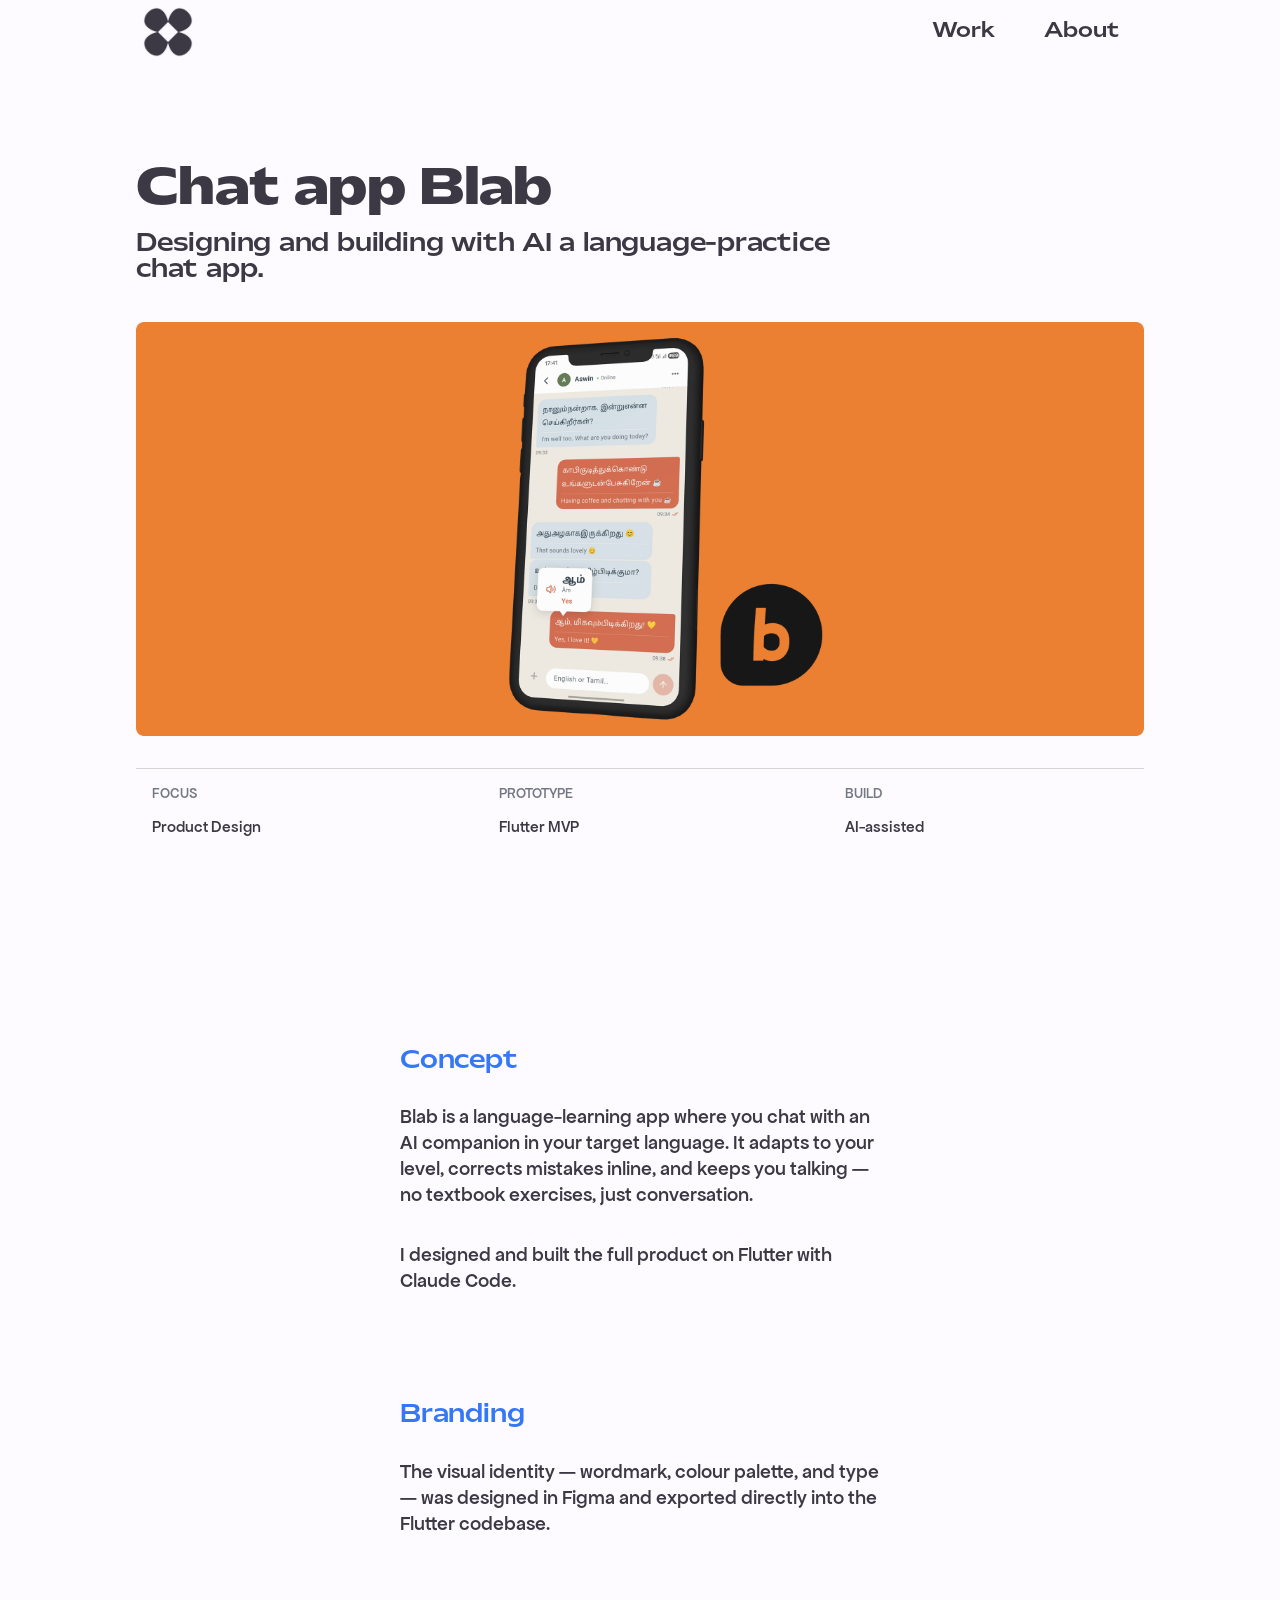
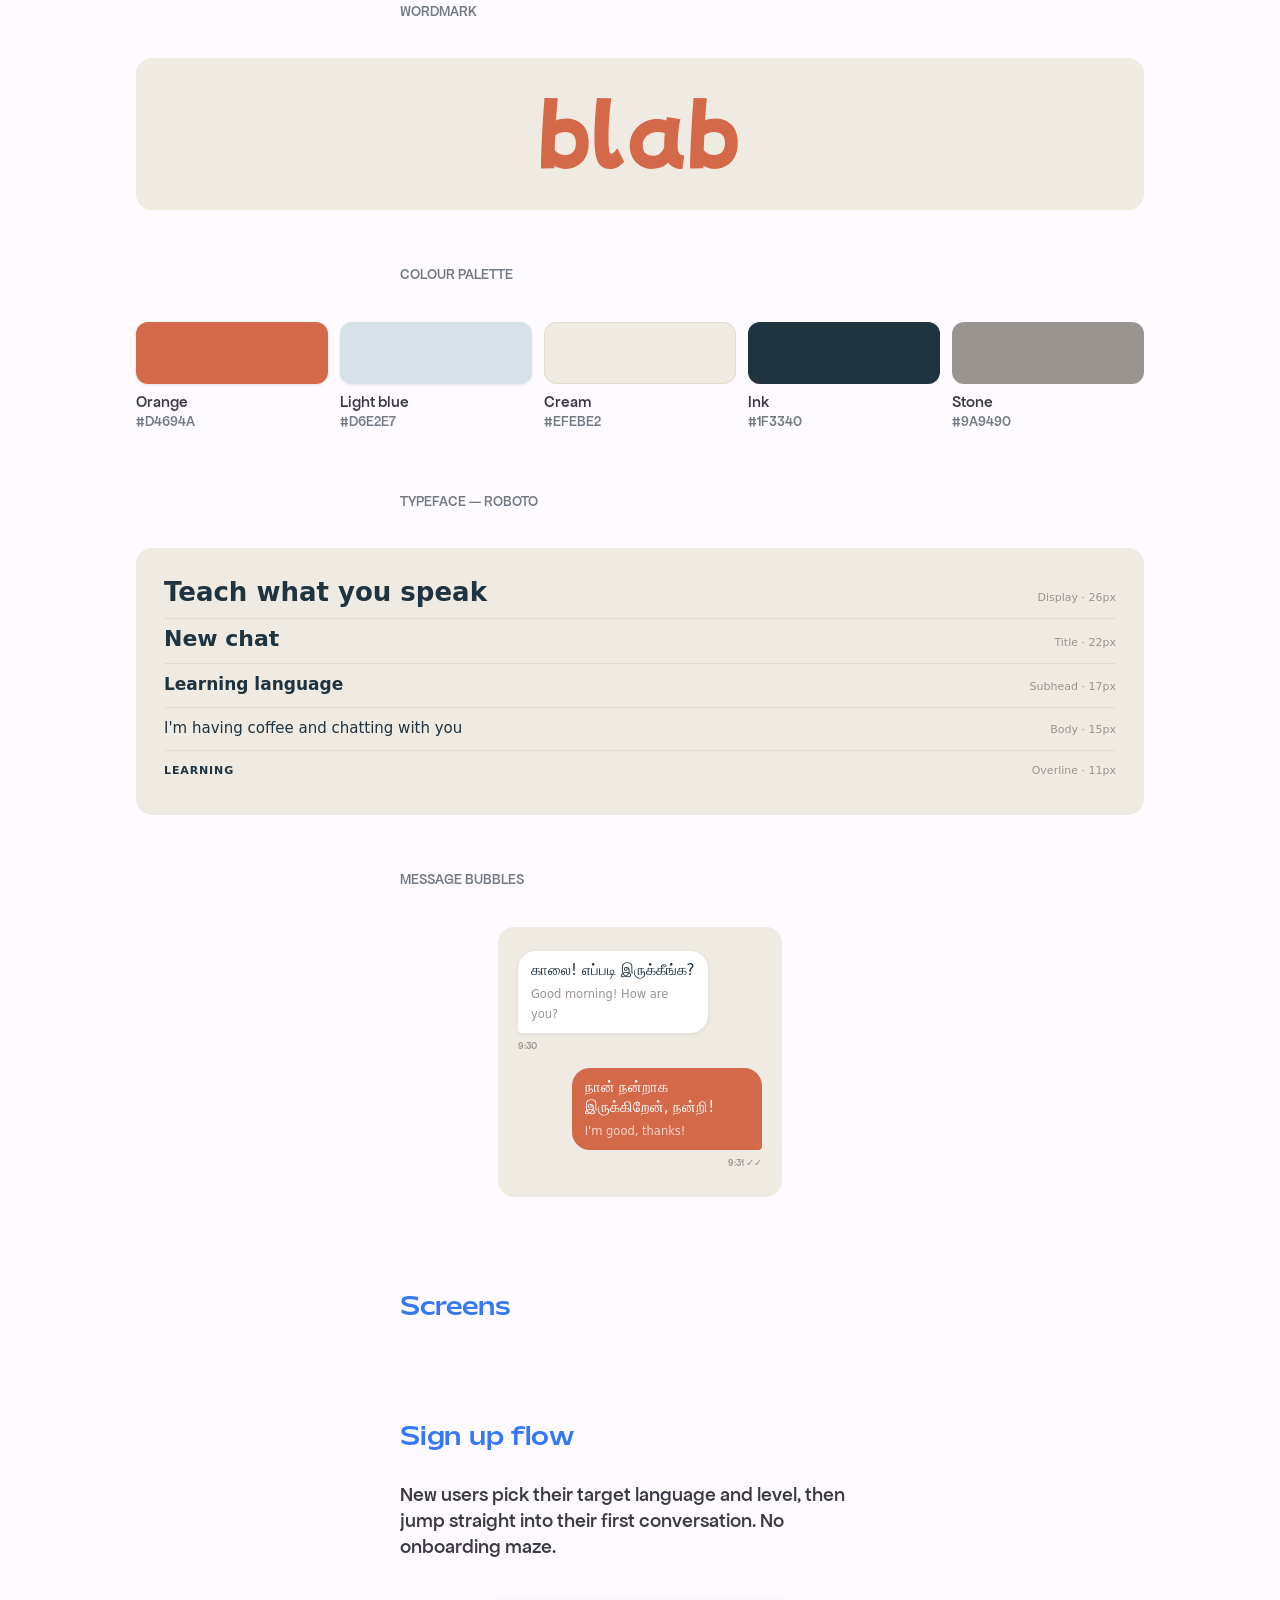
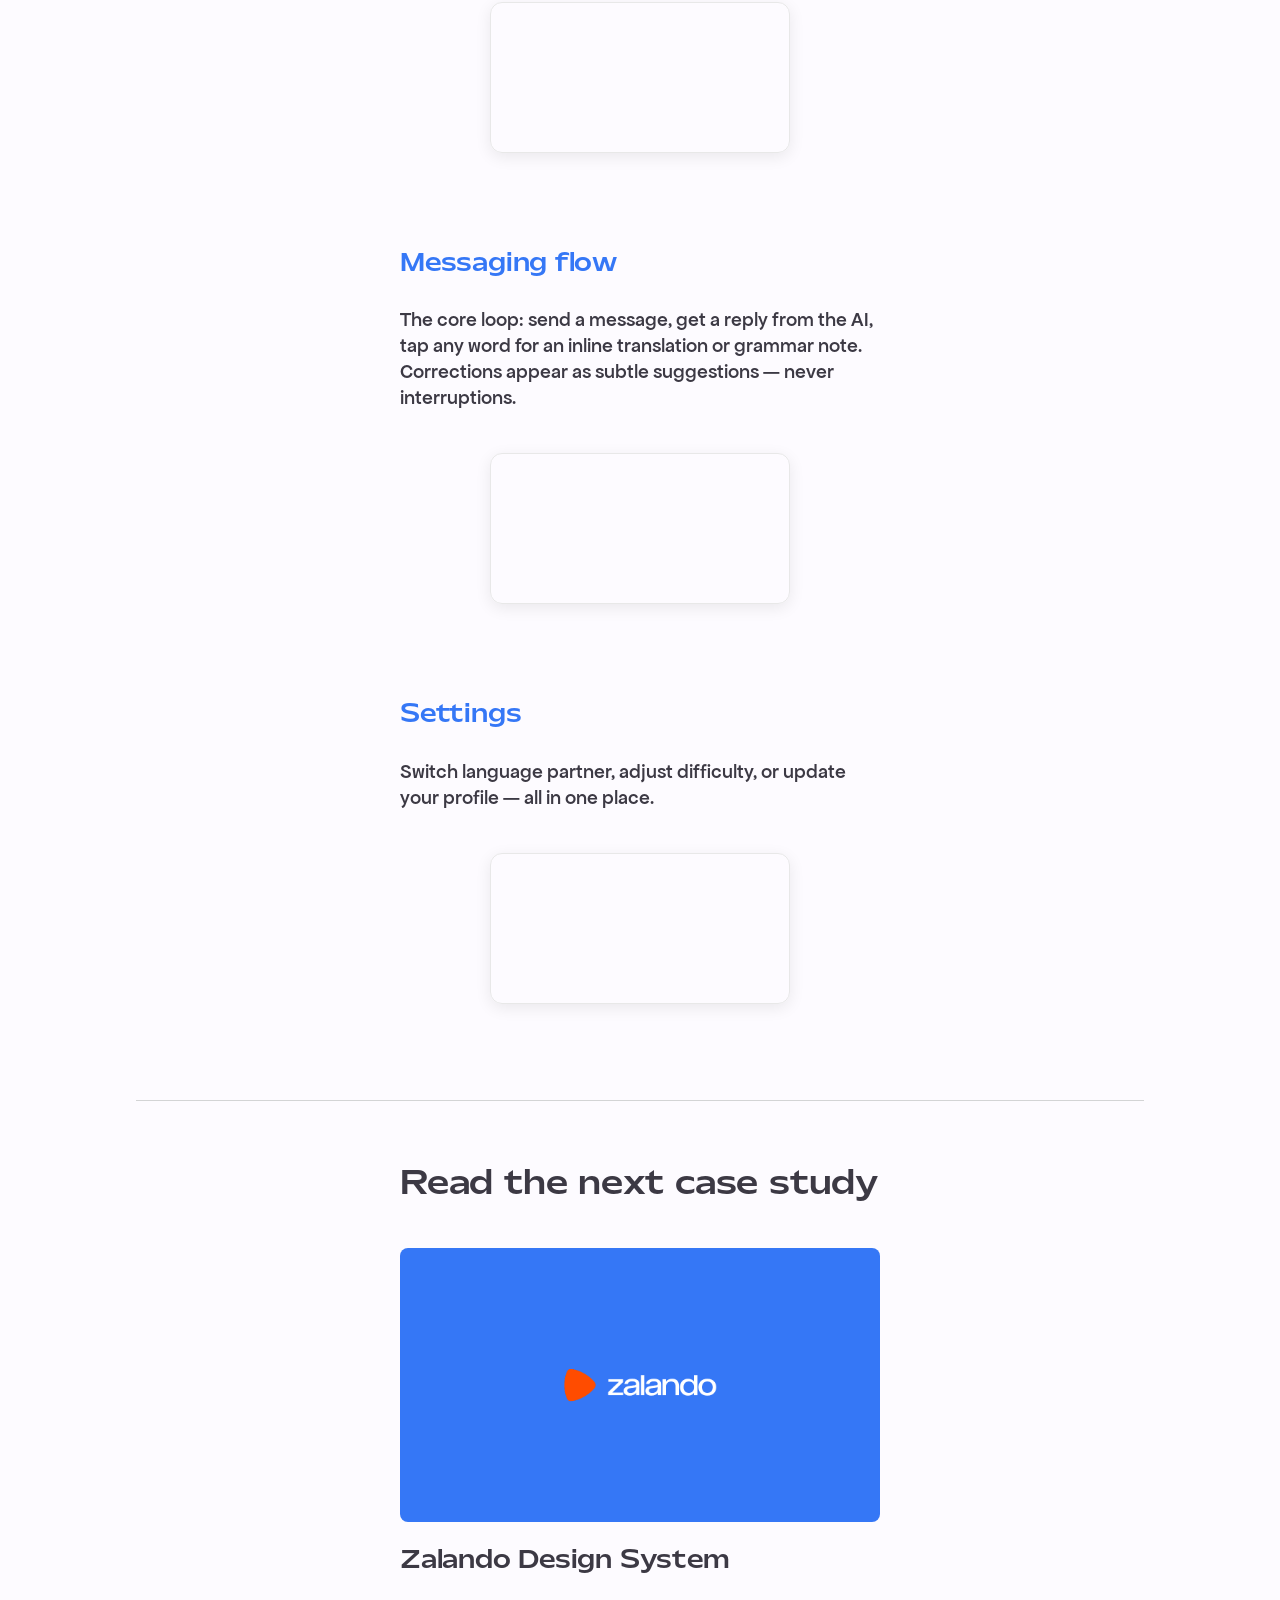
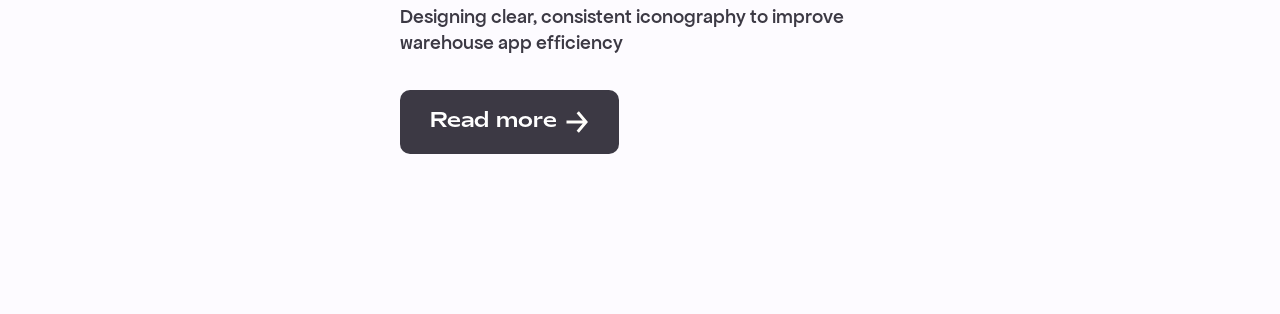
==== commit 42d443d1: "Fix section title alignment, video styles, branding section cleanup" ====
--- a/blab-case-study.html
+++ b/blab-case-study.html
@@ -88,10 +88,12 @@
     <!-- Branding -->
     <div class="container-large">
       <div class="content-wrap">
-        <p class="heading-4 is-blue">Branding</p>
-        <div class="container-small">
-          <div class="paragraph-container">
-            <p class="paragraph">The visual identity — wordmark, colour palette, and type — was designed in Figma and exported directly into the Flutter codebase.</p>
+        <div class="container-small">
+          <div class="hero-container">
+            <div class="paragraph-container">
+              <p class="heading-4 is-blue">Branding</p>
+              <p class="paragraph">The visual identity — wordmark, colour palette, and type — was designed in Figma and exported directly into the Flutter codebase.</p>
+            </div>
           </div>
         </div>
       </div>
@@ -210,7 +212,13 @@
     <!-- Screens -->
     <div class="container-large">
       <div class="content-wrap">
-        <p class="heading-4 is-blue">Screens</p>
+        <div class="container-small">
+          <div class="hero-container">
+            <div class="paragraph-container">
+              <p class="heading-4 is-blue">Screens</p>
+            </div>
+          </div>
+        </div>
       </div>
     </div>
 
@@ -225,7 +233,7 @@
             </div>
           </div>
         </div>
-        <video autoplay loop muted playsinline style="width:100%;max-width:300px;height:auto;display:block;margin:0 auto;">
+        <video autoplay loop muted playsinline style="width:100%;max-width:300px;height:auto;display:block;margin:0 auto;border-radius:12px;border:1px solid #e8e8e8;box-shadow:0 4px 16px rgba(0,0,0,.08);">
           <source src="videos/Blab sign up.mp4" type="video/mp4">
         </video>
       </div>
@@ -242,7 +250,7 @@
             </div>
           </div>
         </div>
-        <video autoplay loop muted playsinline style="width:100%;max-width:300px;height:auto;display:block;margin:0 auto;">
+        <video autoplay loop muted playsinline style="width:100%;max-width:300px;height:auto;display:block;margin:0 auto;border-radius:12px;border:1px solid #e8e8e8;box-shadow:0 4px 16px rgba(0,0,0,.08);">
           <source src="videos/Blab chat.mp4" type="video/mp4">
         </video>
       </div>
@@ -259,7 +267,7 @@
             </div>
           </div>
         </div>
-        <video autoplay loop muted playsinline style="width:100%;max-width:300px;height:auto;display:block;margin:0 auto;">
+        <video autoplay loop muted playsinline style="width:100%;max-width:300px;height:auto;display:block;margin:0 auto;border-radius:12px;border:1px solid #e8e8e8;box-shadow:0 4px 16px rgba(0,0,0,.08);">
           <source src="videos/Blab settings.mp4" type="video/mp4">
         </video>
       </div>
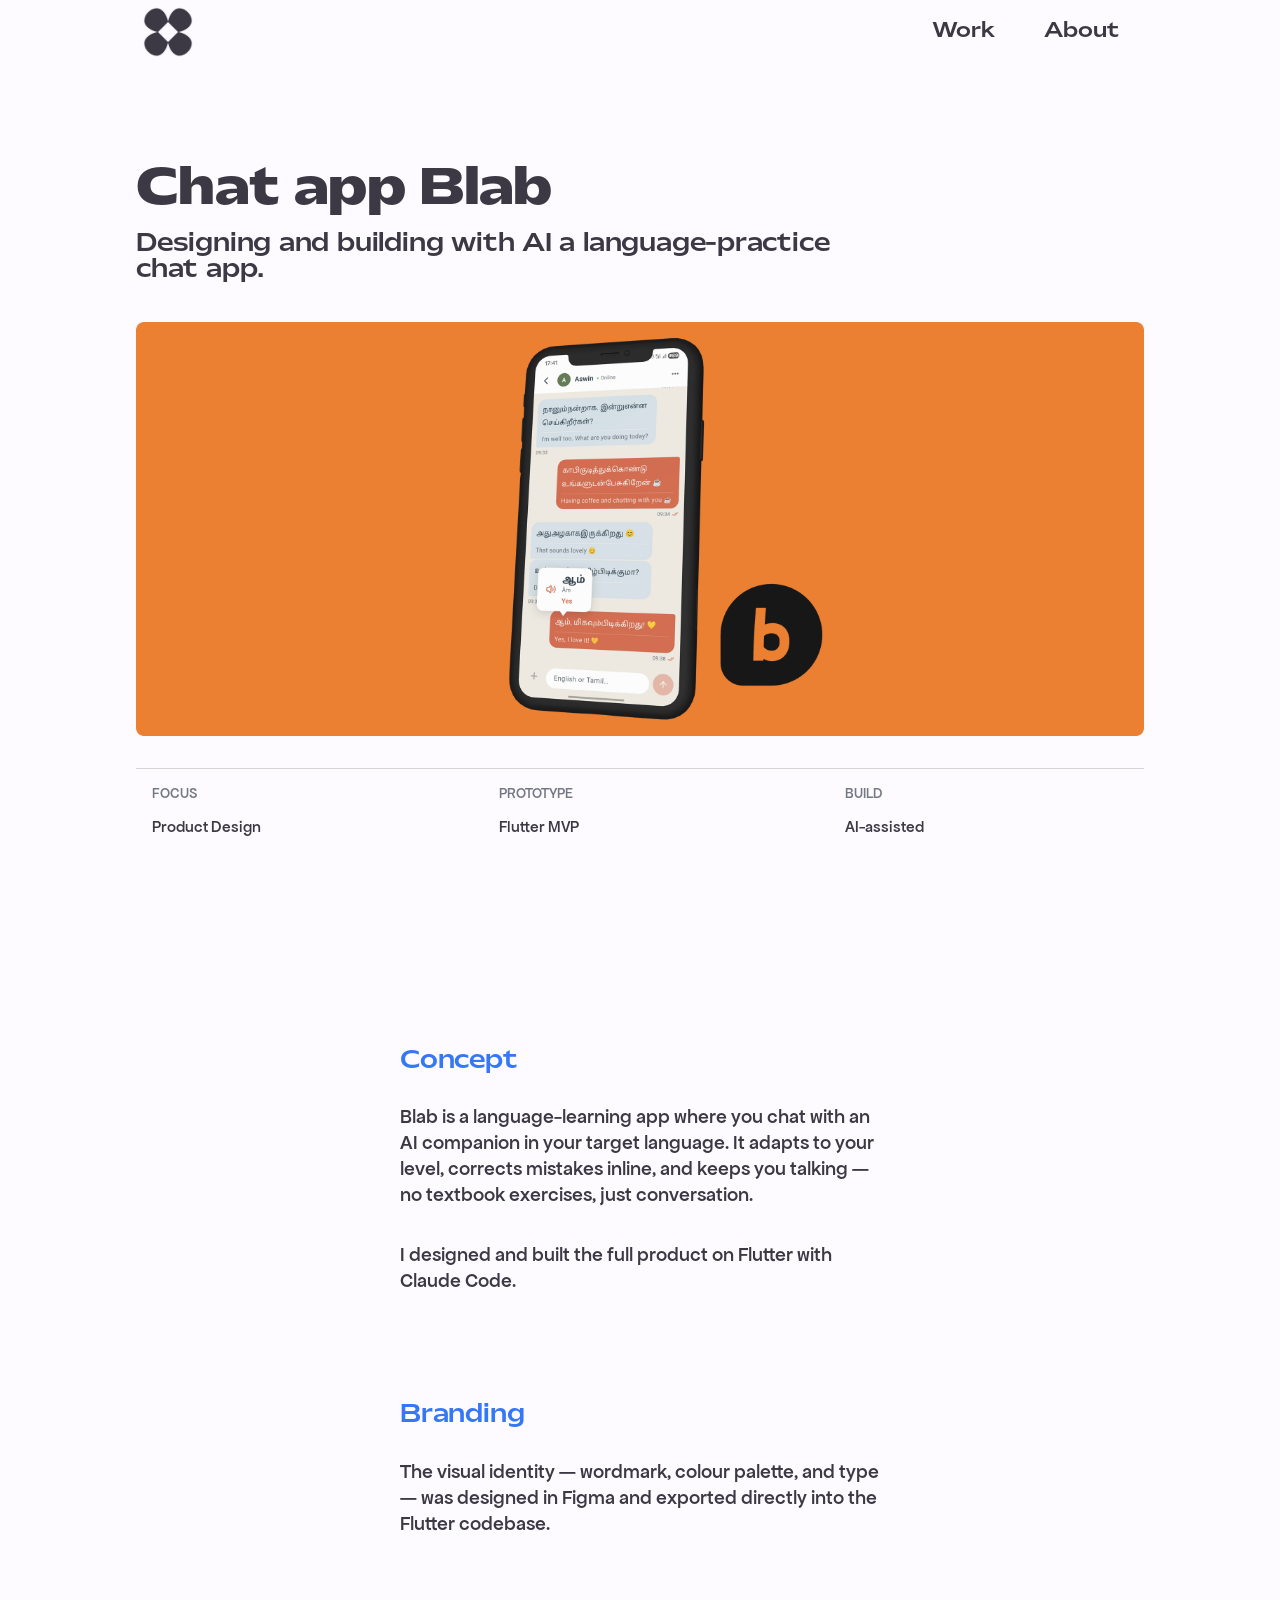
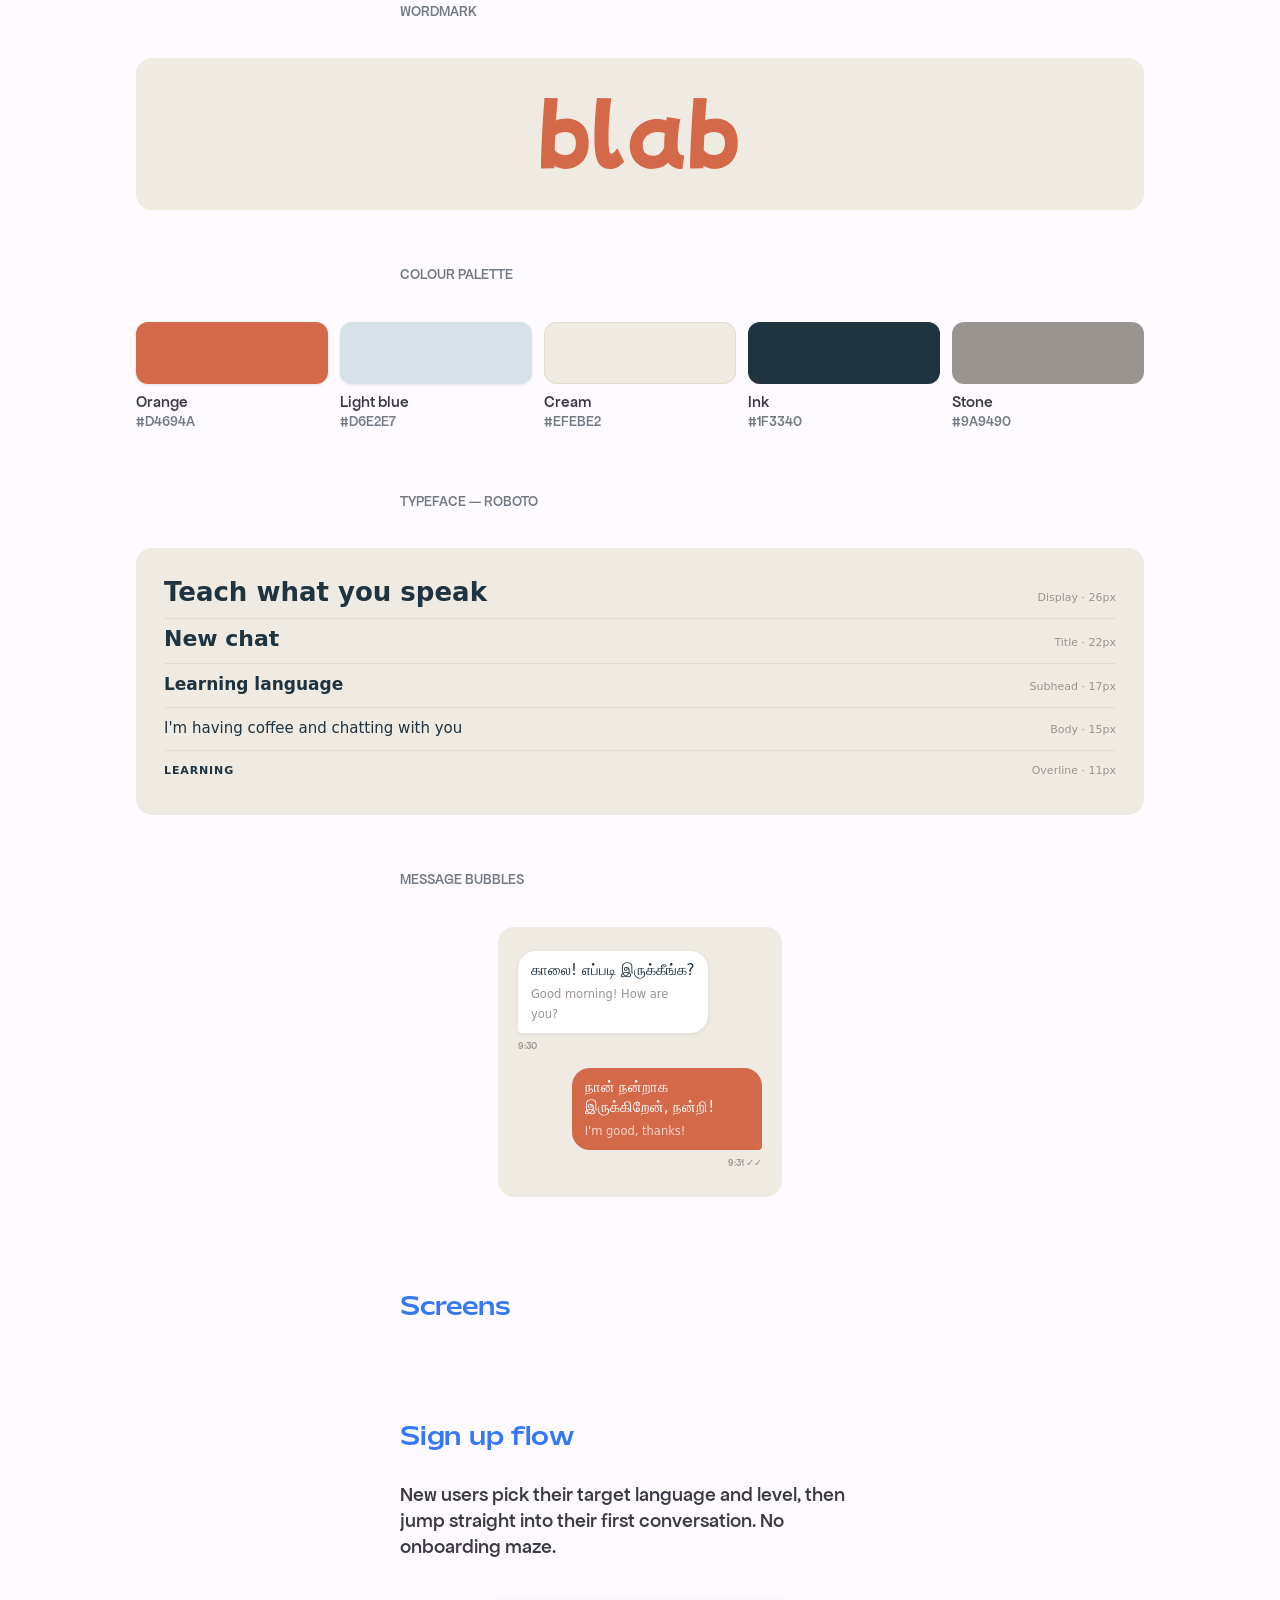
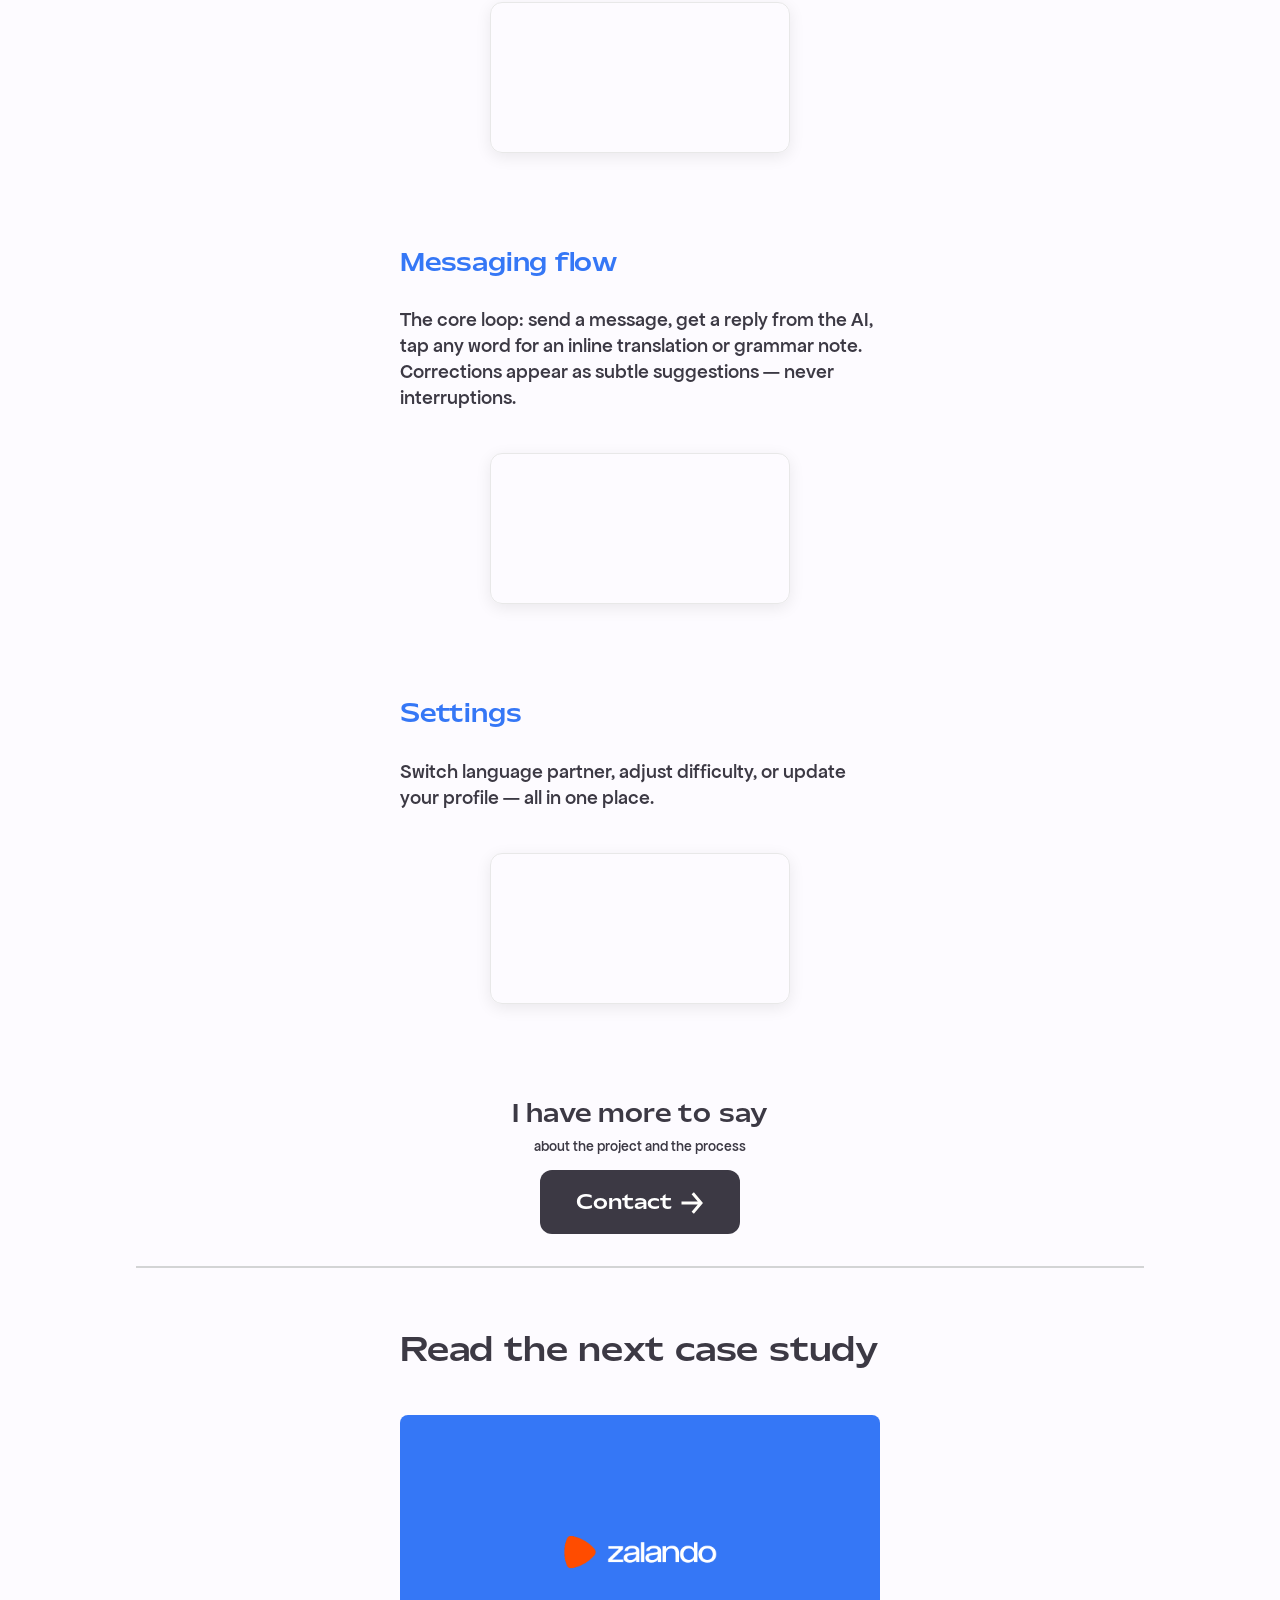
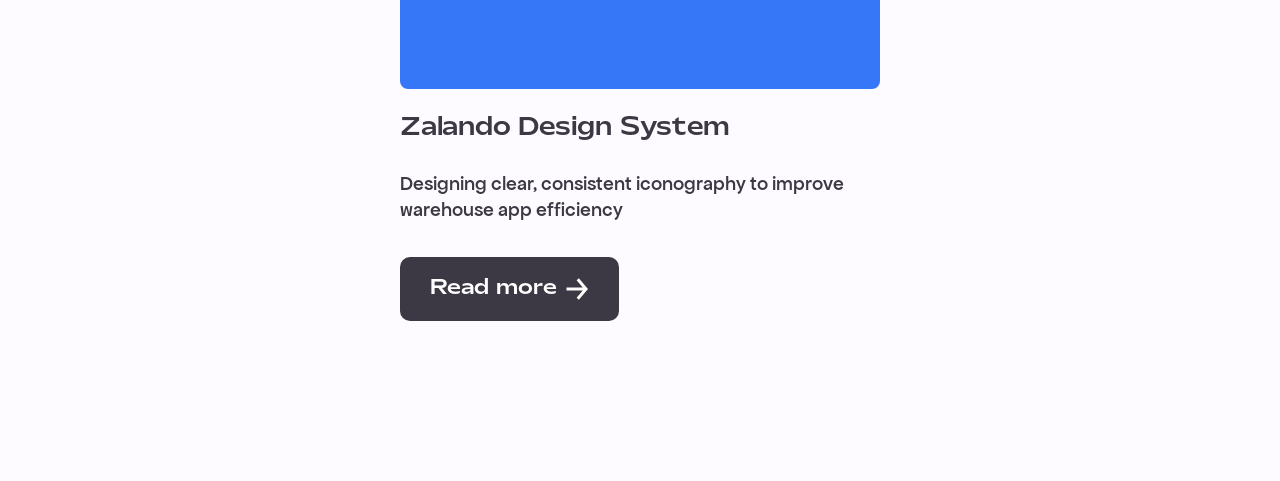
==== commit 2db88e9a: "Consistency fixes: next case study cards, I have more to say section, spacing" ====
--- a/blab-case-study.html
+++ b/blab-case-study.html
@@ -234,7 +234,7 @@
           </div>
         </div>
         <video autoplay loop muted playsinline style="width:100%;max-width:300px;height:auto;display:block;margin:0 auto;border-radius:12px;border:1px solid #e8e8e8;box-shadow:0 4px 16px rgba(0,0,0,.08);">
-          <source src="videos/Blab sign up.mp4" type="video/mp4">
+          <source src="videos/blab-sign-up.mp4" type="video/mp4">
         </video>
       </div>
     </div>
@@ -251,7 +251,7 @@
           </div>
         </div>
         <video autoplay loop muted playsinline style="width:100%;max-width:300px;height:auto;display:block;margin:0 auto;border-radius:12px;border:1px solid #e8e8e8;box-shadow:0 4px 16px rgba(0,0,0,.08);">
-          <source src="videos/Blab chat.mp4" type="video/mp4">
+          <source src="videos/blab-chat.mp4" type="video/mp4">
         </video>
       </div>
     </div>
@@ -268,7 +268,7 @@
           </div>
         </div>
         <video autoplay loop muted playsinline style="width:100%;max-width:300px;height:auto;display:block;margin:0 auto;border-radius:12px;border:1px solid #e8e8e8;box-shadow:0 4px 16px rgba(0,0,0,.08);">
-          <source src="videos/Blab settings.mp4" type="video/mp4">
+          <source src="videos/blab-settings.mp4" type="video/mp4">
         </video>
       </div>
     </div>
@@ -276,7 +276,30 @@
 
   </section>
 
-  <div class="container-large"><div class="content-wrap"><div class="line"></div></div></div>
+  <div class="container-large">
+    <div class="container-large">
+      <div class="container-small">
+        <div class="quote-container">
+          <p class="heading-4">I have more to say</p>
+          <p class="paragraph-small">about the project and the process</p>
+          <div>
+            <a href="mailto:nastia.ez@gmail.com" class="link-block w-inline-block">
+              <div class="button-wrap is-pink">
+                <div class="button-inner">
+                  <div class="button-text-wrapper">
+                    <div class="button-text">Contact</div>
+                  </div>
+                  <div class="button-icon"><img class="icon-main" src="images/rivet-iconsarrow-left.svg" alt="arrow right" loading="lazy"></div>
+                </div>
+              </div>
+            </a>
+          </div>
+        </div>
+      </div>
+    </div>
+  </div>
+
+  <div class="container-large"><div class="content-wrap" style="padding-top:2rem;"><div class="line"></div></div></div>
 
   <!-- Next case study -->
   <section class="section-contact">
